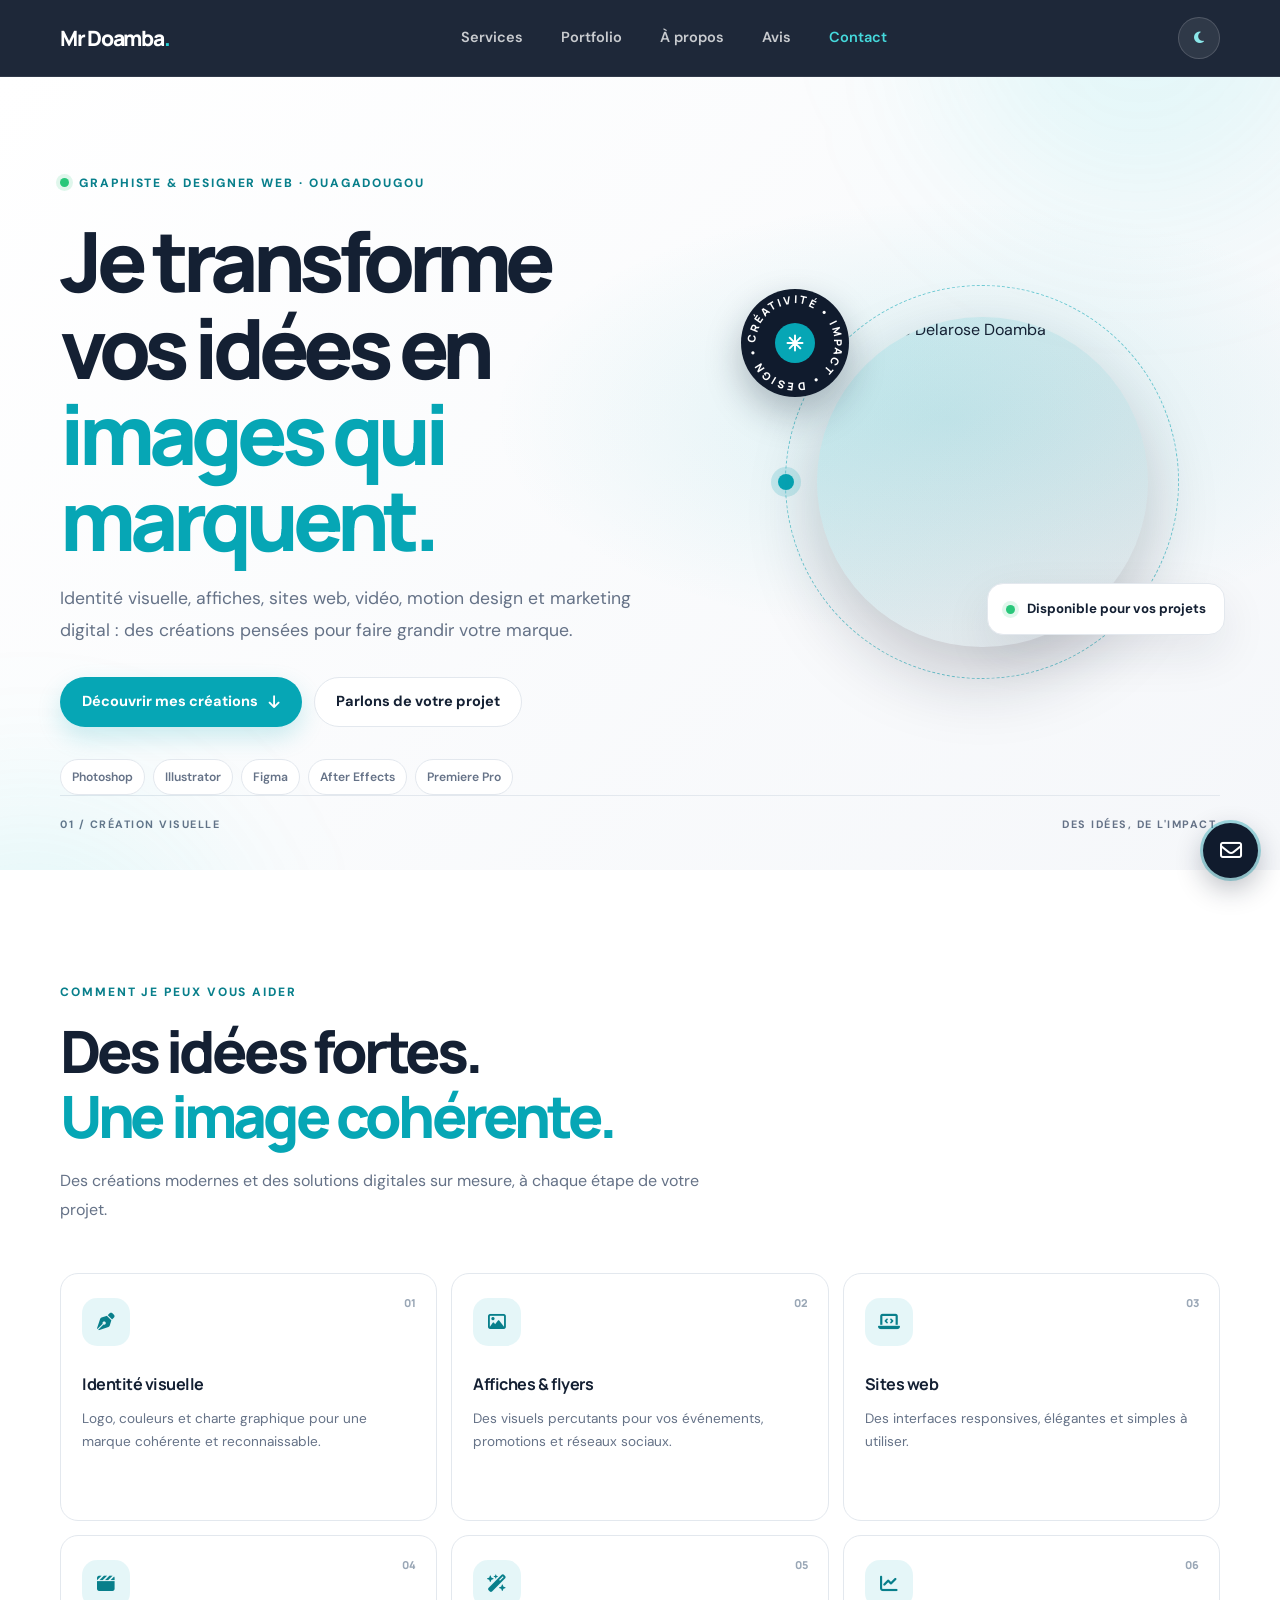
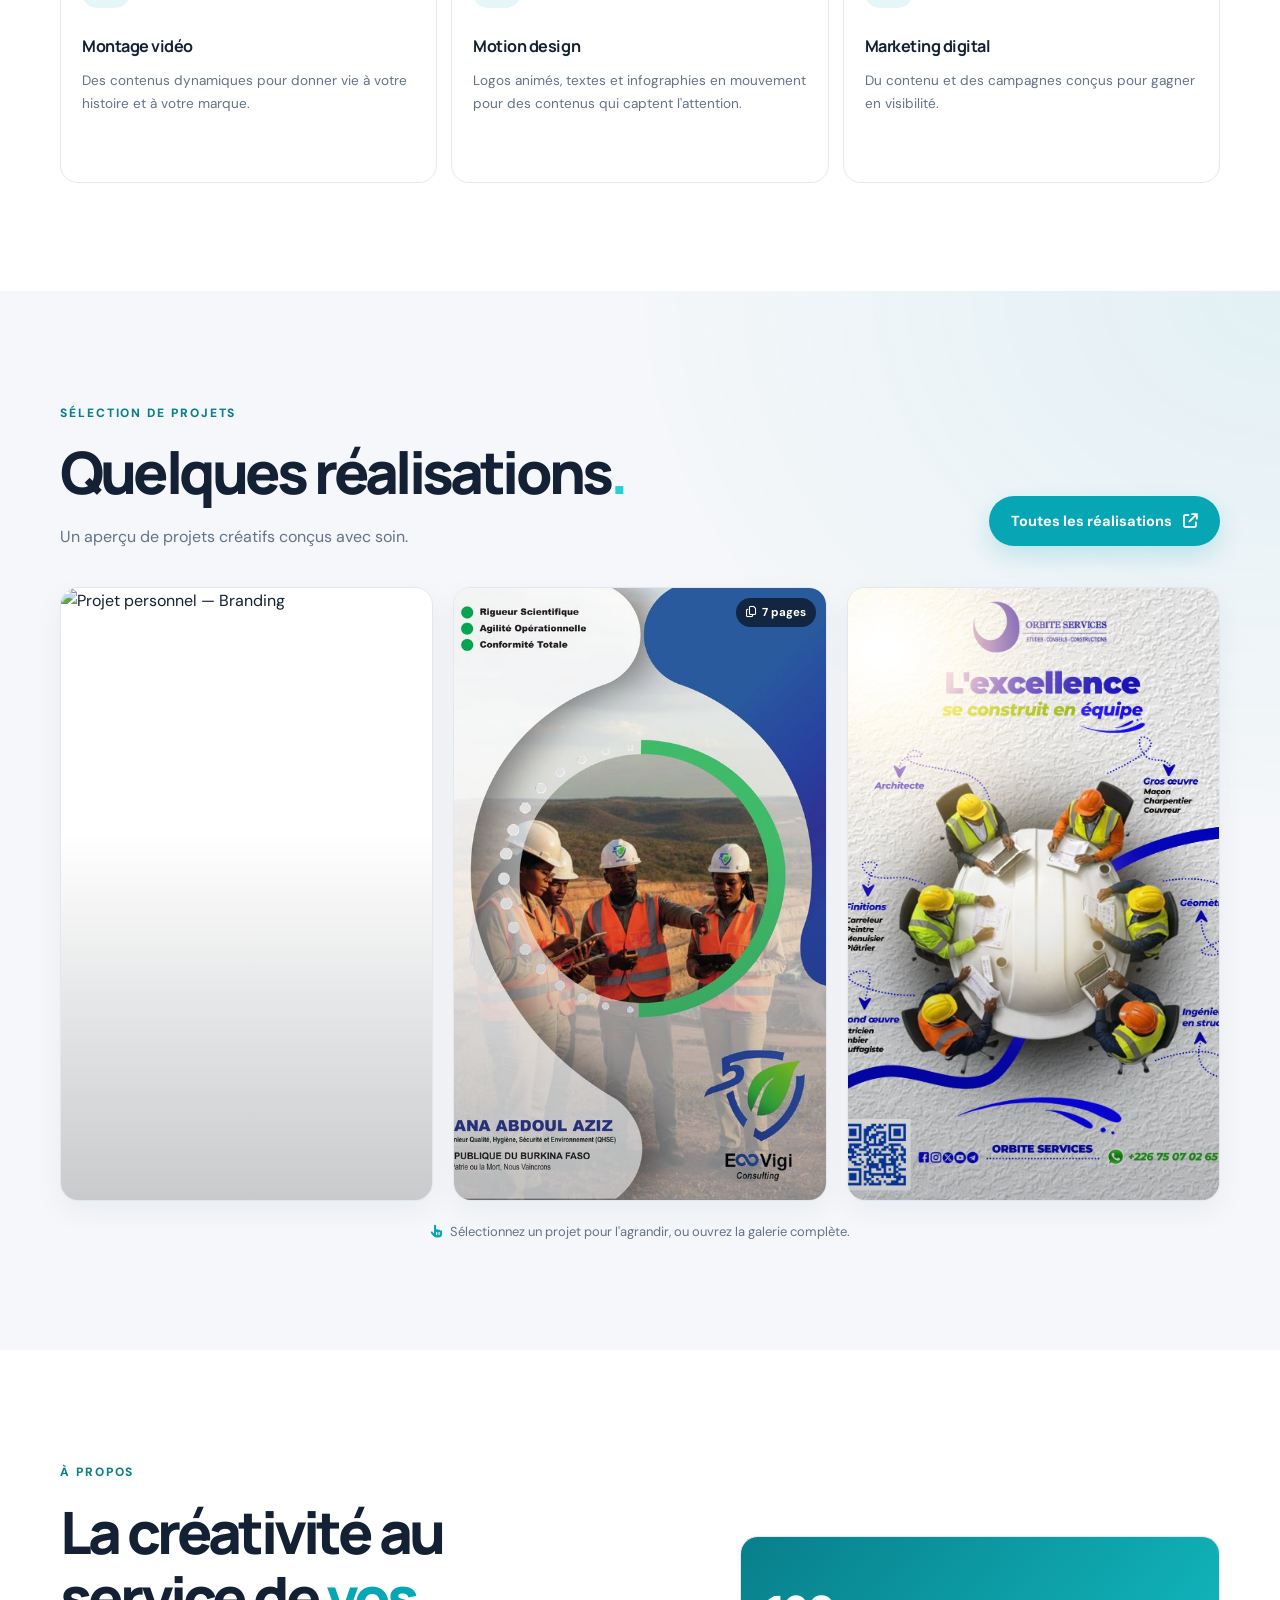
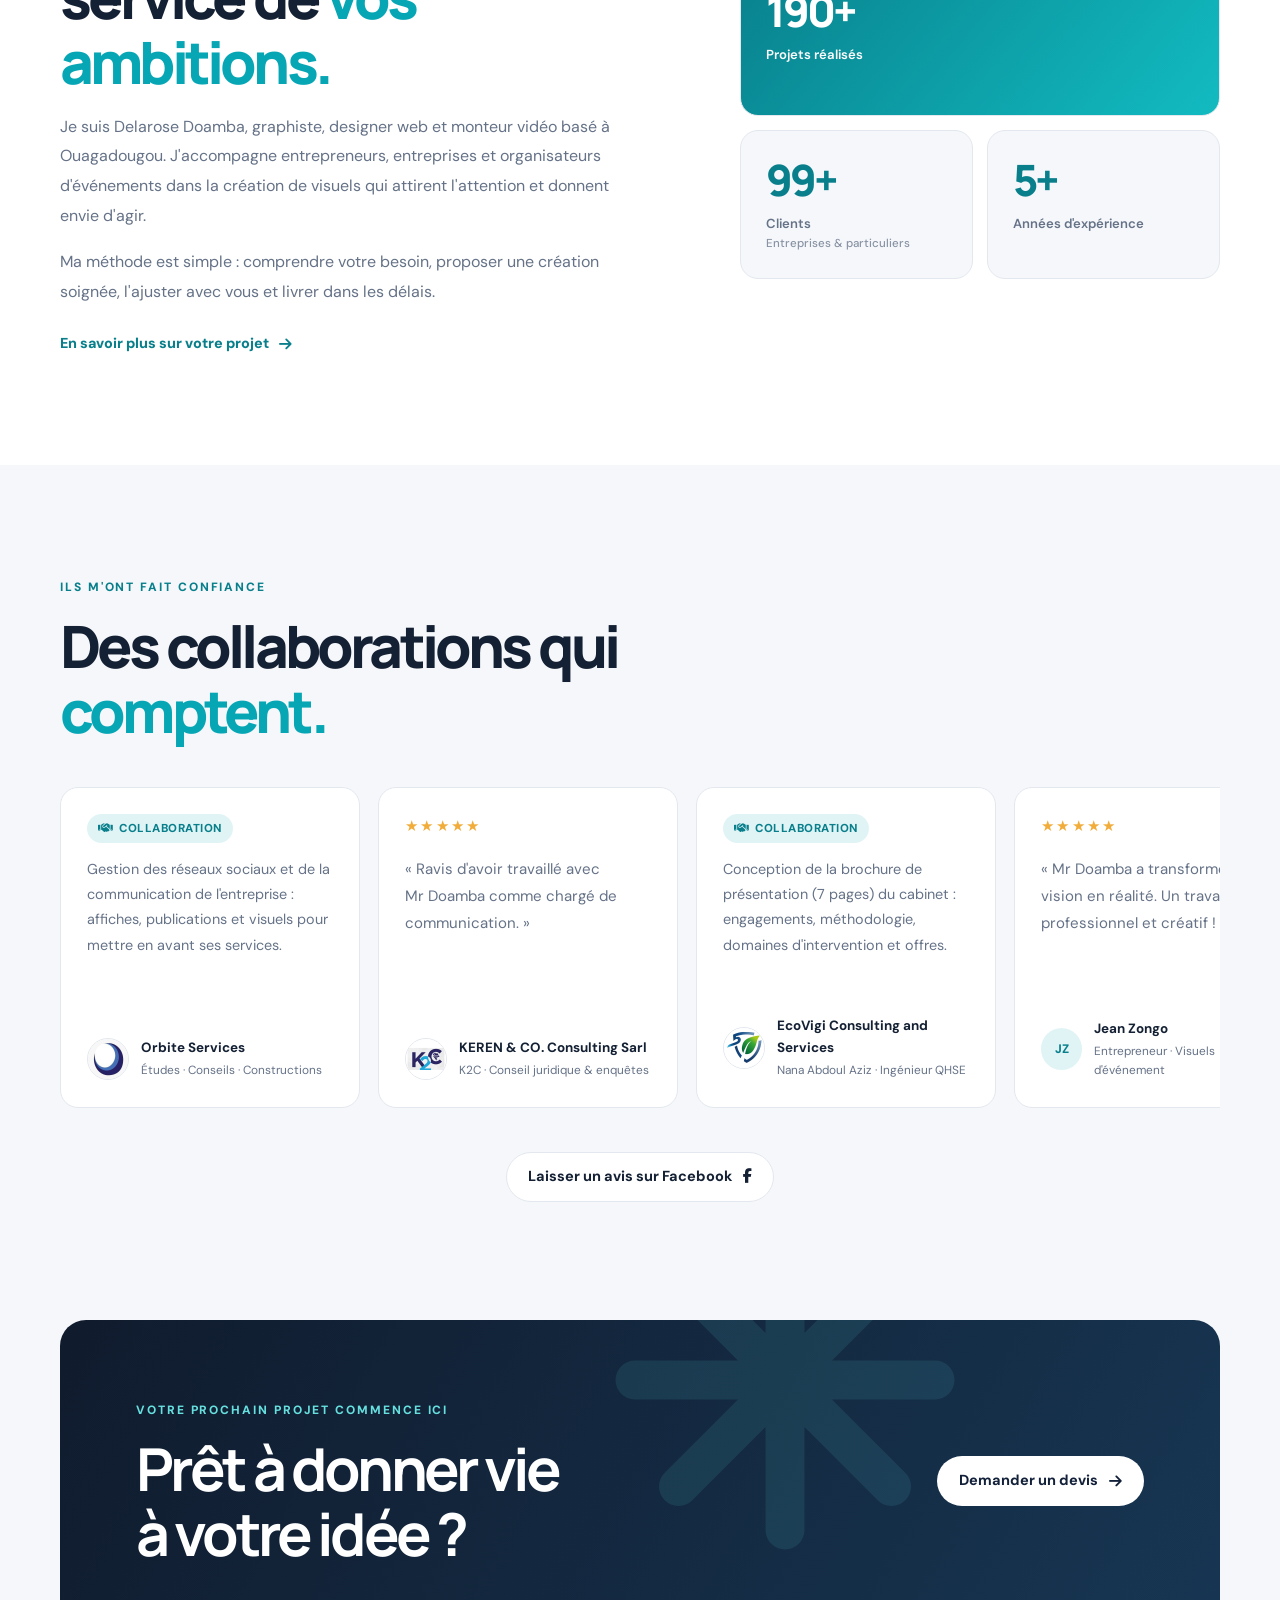
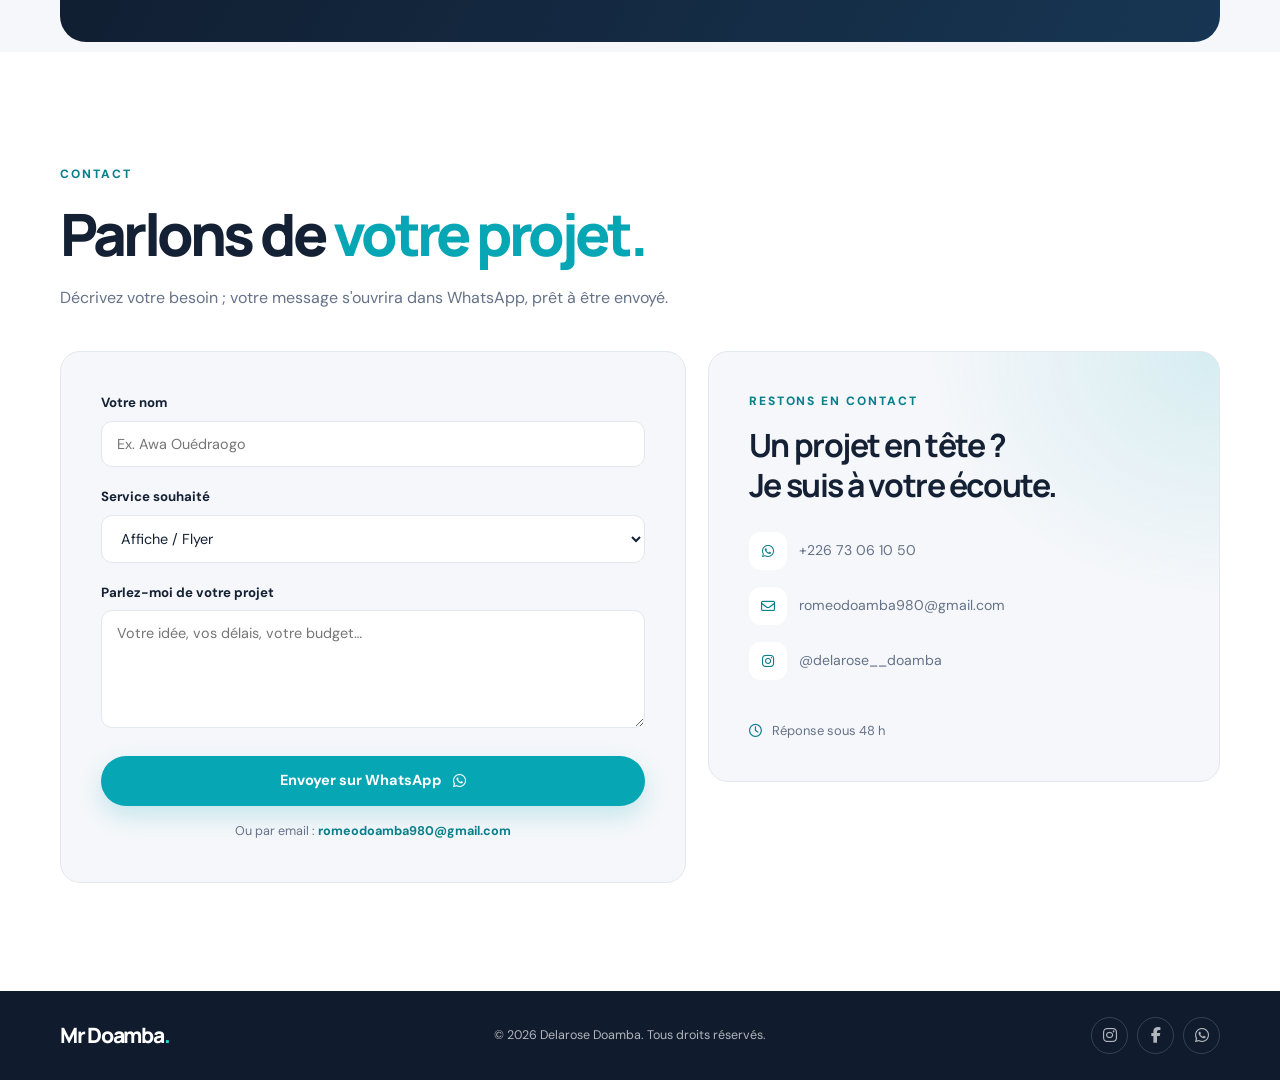
==== index.html @ f6111758 "Avis : Orbite Services en première position (réseaux sociaux et communication) Co-Authored-By: Claud" ====
<!doctype html>
<html lang="fr">
<head>
  <meta charset="utf-8">
  <meta name="viewport" content="width=device-width, initial-scale=1">
  <meta name="theme-color" content="#101b2d">
  <meta name="description" content="Portfolio de Delarose Doamba à Ouagadougou : graphisme, identité visuelle, sites web, vidéo, motion design et marketing digital.">
  <meta property="og:type" content="website">
  <meta property="og:title" content="Delarose Doamba — Graphiste & Designer Web">
  <meta property="og:description" content="Affiches, identité visuelle, sites web, vidéo et marketing digital.">
  <meta property="og:image" content="https://i.ibb.co/q3mCdq24/Whats-App-Image-2025-09-29-23-51-57-348fb57d.jpg">
  <title>Delarose Doamba — Graphiste, Designer Web & Monteur vidéo</title>
  <link rel="preconnect" href="https://fonts.googleapis.com">
  <link rel="preconnect" href="https://fonts.gstatic.com" crossorigin>
  <link href="https://fonts.googleapis.com/css2?family=DM+Sans:wght@400;500;600;700&family=Manrope:wght@400;500;600;700;800&display=swap" rel="stylesheet">
  <link rel="stylesheet" href="https://cdnjs.cloudflare.com/ajax/libs/font-awesome/6.5.2/css/all.min.css">
  <link rel="stylesheet" href="styles.css">
  <script src="script.js" defer></script>
</head>
<body>
  <header class="site-header">
    <div class="container header-inner">
      <a class="brand" href="#top" aria-label="Mr Doamba, accueil">Mr Doamba<span>.</span></a>
      <nav class="site-nav" id="main-nav" aria-label="Navigation principale">
        <a href="#services">Services</a>
        <a href="#portfolio">Portfolio</a>
        <a href="#apropos">À propos</a>
        <a href="#avis">Avis</a>
        <a href="#contact">Contact</a>
      </nav>
      <div class="header-actions">
        <button type="button" class="theme-toggle" id="theme-toggle" aria-label="Activer le mode sombre" aria-pressed="false">
          <i class="fa-solid fa-moon" aria-hidden="true"></i>
        </button>
        <button type="button" class="nav-toggle" id="nav-toggle" aria-label="Ouvrir le menu" aria-expanded="false" aria-controls="main-nav">
          <span></span><span></span><span></span>
        </button>
      </div>
    </div>
  </header>

  <main id="top">
    <section class="hero section-wrap">
      <div class="hero-glow hero-glow-one" aria-hidden="true"></div>
      <div class="hero-glow hero-glow-two" aria-hidden="true"></div>
      <div class="container hero-grid">
        <div class="hero-copy reveal">
          <span class="eyebrow"><span class="status-dot"></span> Graphiste & designer web · Ouagadougou</span>
          <h1>Je transforme vos idées en <span>images qui marquent.</span></h1>
          <p class="hero-lead">Identité visuelle, affiches, sites web, vidéo, motion design et marketing digital : des créations pensées pour faire grandir votre marque.</p>
          <div class="hero-actions">
            <a class="button button-primary" href="#portfolio">Découvrir mes créations <i class="fa-solid fa-arrow-down" aria-hidden="true"></i></a>
            <a class="button button-secondary" href="#contact">Parlons de votre projet</a>
          </div>
          <div class="tool-list" aria-label="Outils maîtrisés">
            <span>Photoshop</span><span>Illustrator</span><span>Figma</span><span>After Effects</span><span>Premiere Pro</span>
          </div>
        </div>
        <div class="hero-visual reveal">
          <span class="portrait-orbit" aria-hidden="true"></span>
          <div class="portrait-frame">
            <img src="https://i.ibb.co/q3mCdq24/Whats-App-Image-2025-09-29-23-51-57-348fb57d.jpg" alt="Portrait de Delarose Doamba" width="460" height="460" fetchpriority="high">
          </div>
          <div class="availability-card"><span class="status-dot"></span><span>Disponible pour vos projets</span></div>
          <div class="hero-stamp" aria-hidden="true">
            <svg class="stamp-ring" viewBox="0 0 104 104"><defs><path id="stamp-circle" d="M52,52 m-38,0 a38,38 0 1,1 76,0 a38,38 0 1,1 -76,0"/></defs><text><textPath href="#stamp-circle" textLength="236" lengthAdjust="spacing">CRÉATIVITÉ • IMPACT • DESIGN •</textPath></text></svg>
            <span class="stamp-core"><svg class="star-icon" viewBox="0 0 24 24"><path d="M12 2v20M2 12h20M4.9 4.9l14.2 14.2M19.1 4.9 4.9 19.1" stroke="currentColor" stroke-width="2.6" stroke-linecap="round" fill="none"/></svg></span>
          </div>
        </div>
      </div>
      <div class="hero-bottom container"><span>01 / CRÉATION VISUELLE</span><span>DES IDÉES, DE L'IMPACT.</span></div>
    </section>

    <section class="section section-services" id="services">
      <div class="container">
        <div class="section-heading reveal">
          <span class="eyebrow">Comment je peux vous aider</span>
          <h2>Des idées fortes.<br><span>Une image cohérente.</span></h2>
          <p>Des créations modernes et des solutions digitales sur mesure, à chaque étape de votre projet.</p>
        </div>
        <div class="services-grid">
          <article class="service-card reveal"><span class="service-number">01</span><div class="service-icon"><i class="fa-solid fa-pen-nib" aria-hidden="true"></i></div><h3>Identité visuelle</h3><p>Logo, couleurs et charte graphique pour une marque cohérente et reconnaissable.</p></article>
          <article class="service-card reveal"><span class="service-number">02</span><div class="service-icon"><i class="fa-regular fa-image" aria-hidden="true"></i></div><h3>Affiches & flyers</h3><p>Des visuels percutants pour vos événements, promotions et réseaux sociaux.</p></article>
          <article class="service-card reveal"><span class="service-number">03</span><div class="service-icon"><i class="fa-solid fa-laptop-code" aria-hidden="true"></i></div><h3>Sites web</h3><p>Des interfaces responsives, élégantes et simples à utiliser.</p></article>
          <article class="service-card reveal"><span class="service-number">04</span><div class="service-icon"><i class="fa-solid fa-clapperboard" aria-hidden="true"></i></div><h3>Montage vidéo</h3><p>Des contenus dynamiques pour donner vie à votre histoire et à votre marque.</p></article>
          <article class="service-card reveal"><span class="service-number">05</span><div class="service-icon"><i class="fa-solid fa-wand-magic-sparkles" aria-hidden="true"></i></div><h3>Motion design</h3><p>Logos animés, textes et infographies en mouvement pour des contenus qui captent l'attention.</p></article>
          <article class="service-card reveal"><span class="service-number">06</span><div class="service-icon"><i class="fa-solid fa-chart-line" aria-hidden="true"></i></div><h3>Marketing digital</h3><p>Du contenu et des campagnes conçus pour gagner en visibilité.</p></article>
        </div>
      </div>
    </section>

    <section class="section section-portfolio" id="portfolio">
      <div class="container">
        <div class="portfolio-heading reveal">
          <div class="section-heading">
            <span class="eyebrow">Sélection de projets</span>
            <h2>Quelques réalisations<span class="accent-dot">.</span></h2>
            <p>Un aperçu de projets créatifs conçus avec soin.</p>
          </div>
          <button type="button" class="button button-primary portfolio-open" id="portfolio-open" aria-haspopup="dialog" aria-controls="portfolio-modal">
            Toutes les réalisations <i class="fa-solid fa-arrow-up-right-from-square" aria-hidden="true"></i>
          </button>
        </div>
        <div class="project-grid" id="featured-projects" aria-label="Projets sélectionnés"></div>
        <p class="portfolio-footnote"><i class="fa-solid fa-hand-pointer" aria-hidden="true"></i> Sélectionnez un projet pour l'agrandir, ou ouvrez la galerie complète.</p>
      </div>
    </section>

    <section class="section section-about" id="apropos">
      <div class="container about-grid">
        <div class="about-copy reveal">
          <span class="eyebrow">À propos</span>
          <h2>La créativité au service de <span>vos ambitions.</span></h2>
          <p>Je suis Delarose Doamba, graphiste, designer web et monteur vidéo basé à Ouagadougou. J'accompagne entrepreneurs, entreprises et organisateurs d'événements dans la création de visuels qui attirent l'attention et donnent envie d'agir.</p>
          <p>Ma méthode est simple : comprendre votre besoin, proposer une création soignée, l'ajuster avec vous et livrer dans les délais.</p>
          <a class="text-link" href="#contact">En savoir plus sur votre projet <i class="fa-solid fa-arrow-right" aria-hidden="true"></i></a>
        </div>
        <div class="stats-grid reveal" aria-label="Quelques chiffres">
          <div class="stat-card stat-feature"><strong data-target="190">0</strong><span>Projets réalisés</span></div>
          <div class="stat-card"><strong data-target="99">0</strong><span>Clients<small class="stat-note">Entreprises &amp; particuliers</small></span></div>
          <div class="stat-card"><strong data-target="5">0</strong><span>Années d'expérience</span></div>
        </div>
      </div>
    </section>

    <section class="section section-testimonials" id="avis">
      <div class="container">
        <div class="section-heading reveal">
          <span class="eyebrow">Ils m'ont fait confiance</span>
          <h2>Des collaborations qui <span>comptent.</span></h2>
        </div>
        <div class="testimonial-grid">
          <article class="testimonial-card collab-card reveal"><span class="collab-label"><i class="fa-solid fa-handshake" aria-hidden="true"></i> Collaboration</span><p class="collab-text">Gestion des réseaux sociaux et de la communication de l'entreprise&nbsp;: affiches, publications et visuels pour mettre en avant ses services.</p><div class="reviewer"><img class="reviewer-logo" src="images/clients/orbite-services.jpg" alt="Logo Orbite Services" width="42" height="42"><span><strong>Orbite Services</strong><small>Études · Conseils · Constructions</small></span></div></article>
          <article class="testimonial-card reveal"><div class="stars" aria-label="5 étoiles sur 5">★★★★★</div><blockquote>«&nbsp;Ravis d'avoir travaillé avec Mr&nbsp;Doamba comme chargé de communication.&nbsp;»</blockquote><div class="reviewer"><img class="reviewer-logo" src="images/clients/k2c.jpg" alt="Logo K2C" width="42" height="42"><span><strong>KEREN &amp; CO. Consulting Sarl</strong><small>K2C · Conseil juridique &amp; enquêtes</small></span></div></article>
          <article class="testimonial-card collab-card reveal"><span class="collab-label"><i class="fa-solid fa-handshake" aria-hidden="true"></i> Collaboration</span><p class="collab-text">Conception de la brochure de présentation (7&nbsp;pages) du cabinet&nbsp;: engagements, méthodologie, domaines d'intervention et offres.</p><div class="reviewer"><img class="reviewer-logo" src="images/clients/ecovigi.jpg" alt="Logo EcoVigi" width="42" height="42"><span><strong>EcoVigi Consulting and Services</strong><small>Nana Abdoul Aziz · Ingénieur QHSE</small></span></div></article>
          <article class="testimonial-card reveal"><div class="stars" aria-label="5 étoiles sur 5">★★★★★</div><blockquote>«&nbsp;Mr&nbsp;Doamba a transformé ma vision en réalité. Un travail professionnel et créatif&nbsp;!&nbsp;»</blockquote><div class="reviewer"><span class="reviewer-avatar">JZ</span><span><strong>Jean Zongo</strong><small>Entrepreneur · Visuels d'événement</small></span></div></article>
          <article class="testimonial-card reveal"><div class="stars" aria-label="5 étoiles sur 5">★★★★★</div><blockquote>« Service excellent et rapide. Je recommande vivement ! »</blockquote><div class="reviewer"><span class="reviewer-avatar">IR</span><span><strong>Ilboudo Rosine</strong><small>Directrice Marketing · Vidéos publicitaires</small></span></div></article>
          <article class="testimonial-card reveal"><div class="stars" aria-label="5 étoiles sur 5">★★★★★</div><blockquote>« Un vrai professionnel. À l'écoute et créatif. Parfait ! »</blockquote><div class="reviewer"><span class="reviewer-avatar">SM</span><span><strong>Sanfo Mohamed</strong><small>Fondateur de startup · Formation et accompagnement</small></span></div></article>
        </div>
        <div class="center-action"><a class="button button-secondary" href="https://www.facebook.com/share/1C9p7qsbiz/?mibextid=wwXIfr" target="_blank" rel="noopener noreferrer">Laisser un avis sur Facebook <i class="fa-brands fa-facebook-f" aria-hidden="true"></i></a></div>
      </div>
    </section>

    <section class="section section-cta">
      <div class="container"><div class="cta-panel reveal"><div><span class="eyebrow">Votre prochain projet commence ici</span><h2>Prêt à donner vie<br>à votre idée&nbsp;?</h2></div><a class="button button-light" href="#contact">Demander un devis <i class="fa-solid fa-arrow-right" aria-hidden="true"></i></a><span class="cta-decoration" aria-hidden="true"><svg class="star-icon" viewBox="0 0 24 24" aria-hidden="true"><path d="M12 2v20M2 12h20M4.9 4.9l14.2 14.2M19.1 4.9 4.9 19.1" stroke="currentColor" stroke-width="2.6" stroke-linecap="round" fill="none"/></svg></span></div></div>
    </section>

    <section class="section section-contact" id="contact">
      <div class="container">
        <div class="section-heading reveal"><span class="eyebrow">Contact</span><h2>Parlons de <span>votre projet.</span></h2><p>Décrivez votre besoin ; votre message s'ouvrira dans WhatsApp, prêt à être envoyé.</p></div>
        <div class="contact-grid">
          <form class="contact-form reveal" id="contact-form">
            <div class="form-row">
              <label for="c-nom">Votre nom</label>
              <input type="text" id="c-nom" name="nom" placeholder="Ex. Awa Ouédraogo" autocomplete="name" required>
            </div>
            <div class="form-row">
              <label for="c-service">Service souhaité</label>
              <select id="c-service" name="service"><option>Affiche / Flyer</option><option>Identité visuelle / Logo</option><option>Site web</option><option>Montage vidéo</option><option>Motion design</option><option>Marketing digital</option><option>Autre</option></select>
            </div>
            <div class="form-row">
              <label for="c-message">Parlez-moi de votre projet</label>
              <textarea id="c-message" name="message" rows="5" placeholder="Votre idée, vos délais, votre budget…" required></textarea>
            </div>
            <button class="button button-primary" type="submit">Envoyer sur WhatsApp <i class="fa-brands fa-whatsapp" aria-hidden="true"></i></button>
            <p class="form-note">Ou par email : <a href="mailto:romeodoamba980@gmail.com">romeodoamba980@gmail.com</a></p>
          </form>
          <aside class="contact-aside reveal">
            <span class="eyebrow">Restons en contact</span><h3>Un projet en tête ?<br>Je suis à votre écoute.</h3>
            <a href="https://wa.me/22673061050" target="_blank" rel="noopener noreferrer"><i class="fa-brands fa-whatsapp" aria-hidden="true"></i> +226 73 06 10 50</a>
            <a href="mailto:romeodoamba980@gmail.com"><i class="fa-regular fa-envelope" aria-hidden="true"></i> romeodoamba980@gmail.com</a>
            <a href="https://www.instagram.com/delarose__doamba" target="_blank" rel="noopener noreferrer"><i class="fa-brands fa-instagram" aria-hidden="true"></i> @delarose__doamba</a>
            <span class="response-note"><i class="fa-regular fa-clock" aria-hidden="true"></i> Réponse sous 48 h</span>
          </aside>
        </div>
      </div>
    </section>
  </main>

  <footer class="site-footer">
    <div class="container footer-inner">
      <a class="brand" href="#top">Mr Doamba<span>.</span></a>
      <p>© <span id="year"></span> Delarose Doamba. Tous droits réservés.</p>
      <div class="social-links">
        <a href="https://www.instagram.com/delarose__doamba" target="_blank" rel="noopener noreferrer" aria-label="Instagram"><i class="fa-brands fa-instagram"></i></a>
        <a href="https://www.facebook.com/share/1C9p7qsbiz/?mibextid=wwXIfr" target="_blank" rel="noopener noreferrer" aria-label="Facebook"><i class="fa-brands fa-facebook-f"></i></a>
        <a href="https://wa.me/22673061050" target="_blank" rel="noopener noreferrer" aria-label="WhatsApp"><i class="fa-brands fa-whatsapp"></i></a>
      </div>
    </div>
  </footer>

  <a class="email-float" href="mailto:romeodoamba980@gmail.com?subject=Demande%20de%20projet%20depuis%20votre%20portfolio" aria-label="M'écrire par email" title="M'écrire par email"><i class="fa-regular fa-envelope" aria-hidden="true"></i></a>

  <div class="portfolio-modal" id="portfolio-modal" role="dialog" aria-modal="true" aria-labelledby="portfolio-modal-title" aria-hidden="true">
    <div class="modal-panel">
      <div class="modal-header">
        <div><span class="eyebrow">Portfolio complet</span><h2 id="portfolio-modal-title">Toutes les réalisations<span class="accent-dot">.</span></h2><p>Choisissez une catégorie et ouvrez un projet pour le voir en grand.</p></div>
        <button class="icon-button" id="portfolio-close" type="button" aria-label="Fermer la galerie"><i class="fa-solid fa-xmark"></i></button>
      </div>
      <div class="portfolio-filter" id="portfolio-filter" role="group" aria-label="Filtrer les projets"></div>
      <div class="project-grid modal-project-grid" id="portfolio-grid"></div>
    </div>
  </div>

  <div class="lightbox" id="lightbox" role="dialog" aria-modal="true" aria-label="Visionneuse de projet" aria-hidden="true">
    <button class="icon-button lightbox-close" id="lb-close" type="button" aria-label="Fermer"><i class="fa-solid fa-xmark"></i></button>
    <button class="icon-button lightbox-prev" id="lb-prev" type="button" aria-label="Projet précédent"><i class="fa-solid fa-chevron-left"></i></button>
    <div class="lightbox-content"><div class="lightbox-media" id="lb-media"></div><div class="lightbox-caption" id="lb-caption"></div></div>
    <button class="icon-button lightbox-next" id="lb-next" type="button" aria-label="Projet suivant"><i class="fa-solid fa-chevron-right"></i></button>
  </div>
</body>
</html>
---- styles.css ----
:root {
  color-scheme: light;
  --accent: #06a6b5;
  --accent-strong: #087f8b;
  --ink: #142033;
  --muted: #657287;
  --paper: #f5f7fa;
  --surface: #fff;
  --line: #e3e8ee;
  --navy: #101b2d;
  --shadow: 0 18px 48px rgba(17, 34, 58, .09);
}

body.dark-mode {
  color-scheme: dark;
  --ink: #edf3fa;
  --muted: #aab7c7;
  --paper: #10151d;
  --surface: #171f2a;
  --line: #293546;
  --navy: #0d1420;
  --shadow: 0 18px 48px rgba(0, 0, 0, .25);
}

*,
*::before,
*::after {
  box-sizing: border-box;
}

html {
  scroll-behavior: smooth;
  scroll-padding-top: 90px;
}

body {
  margin: 0;
  background: var(--paper);
  color: var(--ink);
  font-family: "DM Sans", sans-serif;
  line-height: 1.65;
  transition: background .25s ease, color .25s ease;
}

body,
button,
input,
select,
textarea {
  font-family: "DM Sans", sans-serif;
}

body.modal-open {
  overflow: hidden;
}

button,
a {
  -webkit-tap-highlight-color: transparent;
}

button {
  color: inherit;
}

a {
  color: inherit;
  text-decoration: none;
}

img {
  display: block;
  max-width: 100%;
}

::selection {
  background: rgba(6, 166, 181, .2);
}

:focus-visible {
  outline: 3px solid var(--accent);
  outline-offset: 4px;
}

.container {
  width: min(1160px, calc(100% - 48px));
  margin-inline: auto;
}

.section {
  padding-block: 108px;
}

.site-header {
  position: sticky;
  z-index: 30;
  top: 0;
  border-bottom: 1px solid rgba(255, 255, 255, .08);
  background: rgba(16, 27, 45, .94);
  color: #fff;
  backdrop-filter: blur(16px);
  -webkit-backdrop-filter: blur(16px);
}

.header-inner {
  display: flex;
  min-height: 76px;
  align-items: center;
  justify-content: space-between;
  gap: 32px;
}

.brand {
  flex-shrink: 0;
  color: #fff;
  font-family: Manrope, sans-serif;
  font-size: 1.32rem;
  font-weight: 800;
  letter-spacing: -.06em;
}

.brand span,
.accent-dot {
  color: #24d1d5;
}

.site-nav {
  display: flex;
  align-items: center;
  gap: clamp(18px, 3vw, 38px);
}

.site-nav a {
  color: rgba(255, 255, 255, .76);
  font-size: .91rem;
  font-weight: 600;
  transition: color .2s ease;
}

.site-nav a:hover,
.site-nav a.active {
  color: #45d9dc;
}

.header-actions {
  display: flex;
  align-items: center;
  gap: 12px;
}

.theme-toggle,
.nav-toggle {
  display: grid;
  width: 42px;
  height: 42px;
  place-items: center;
  border: 1px solid rgba(255, 255, 255, .16);
  border-radius: 50%;
  background: rgba(255, 255, 255, .08);
  color: #8be7e9;
  cursor: pointer;
  transition: background .2s ease, transform .2s ease;
}

.theme-toggle:hover,
.nav-toggle:hover {
  transform: translateY(-2px);
  background: rgba(255, 255, 255, .16);
}

.nav-toggle {
  display: none;
  align-content: center;
  gap: 5px;
  border-radius: 12px;
}

.nav-toggle span {
  width: 18px;
  height: 2px;
  border-radius: 2px;
  background: #fff;
  transition: transform .2s ease, opacity .2s ease;
}

.nav-toggle.active span:first-child {
  transform: translateY(7px) rotate(45deg);
}

.nav-toggle.active span:nth-child(2) {
  opacity: 0;
}

.nav-toggle.active span:last-child {
  transform: translateY(-7px) rotate(-45deg);
}

.hero {
  position: relative;
  overflow: hidden;
  min-height: 675px;
  padding-block: 92px 36px;
  background:
    radial-gradient(ellipse at 74% 43%, rgba(6, 166, 181, .12), transparent 34%),
    linear-gradient(135deg, var(--surface) 0%, var(--paper) 100%);
}

.hero-grid {
  position: relative;
  z-index: 1;
  display: grid;
  min-height: 510px;
  align-items: center;
  grid-template-columns: 1.1fr .9fr;
  gap: clamp(35px, 8vw, 110px);
}

.hero-glow {
  position: absolute;
  width: 400px;
  height: 400px;
  border-radius: 50%;
  background: rgba(16, 206, 211, .09);
  filter: blur(80px);
  pointer-events: none;
}

.hero-glow-one {
  top: -260px;
  right: -60px;
}

.hero-glow-two {
  bottom: -320px;
  left: -170px;
}

.eyebrow {
  display: inline-flex;
  align-items: center;
  gap: 10px;
  color: var(--accent-strong);
  font-size: .75rem;
  font-weight: 800;
  letter-spacing: .16em;
  line-height: 1.5;
  text-transform: uppercase;
}

.status-dot {
  display: inline-block;
  width: 9px;
  height: 9px;
  flex: 0 0 auto;
  border-radius: 50%;
  background: #29c77a;
  box-shadow: 0 0 0 4px rgba(41, 199, 122, .14);
}

h1,
h2,
h3,
p {
  margin-top: 0;
}

h1,
h2,
h3 {
  font-family: Manrope, sans-serif;
}

.hero h1 {
  max-width: 720px;
  margin: 22px 0 20px;
  font-size: clamp(3rem, 6.5vw, 5.65rem);
  font-weight: 800;
  letter-spacing: -.075em;
  line-height: 1.035;
}

.hero h1 span,
.about-copy h2 span,
.section-heading h2 span:not(.accent-dot) {
  color: var(--accent);
}

.hero-lead {
  max-width: 590px;
  margin-bottom: 30px;
  color: var(--muted);
  font-size: 1.1rem;
  line-height: 1.85;
}

.hero-actions,
.center-action {
  display: flex;
  flex-wrap: wrap;
  align-items: center;
  gap: 12px;
}

.button {
  display: inline-flex;
  min-height: 50px;
  align-items: center;
  justify-content: center;
  gap: 11px;
  padding: 0 21px;
  border: 1px solid transparent;
  border-radius: 999px;
  cursor: pointer;
  font-size: .91rem;
  font-weight: 700;
  transition: transform .25s ease, box-shadow .25s ease, background .25s ease, border-color .25s ease;
}

.button:hover {
  transform: translateY(-3px);
}

.button-primary {
  background: var(--accent);
  color: #fff;
  box-shadow: 0 10px 25px rgba(6, 166, 181, .2);
}

.button-primary:hover {
  background: var(--accent-strong);
  box-shadow: 0 14px 30px rgba(6, 166, 181, .28);
}

.button-secondary {
  border-color: var(--line);
  background: var(--surface);
  color: var(--ink);
}

.button-secondary:hover {
  border-color: var(--accent);
  color: var(--accent-strong);
}

.tool-list {
  display: flex;
  flex-wrap: wrap;
  gap: 8px;
  margin-top: 32px;
}

.tool-list span {
  padding: 7px 11px;
  border: 1px solid var(--line);
  border-radius: 999px;
  background: var(--surface);
  color: var(--muted);
  font-size: .76rem;
  font-weight: 600;
}

.hero-visual {
  position: relative;
  width: min(100%, 430px);
  justify-self: center;
  padding: 18px;
}

.portrait-frame {
  position: relative;
  overflow: hidden;
  aspect-ratio: 1;
  border: 1px solid rgba(6, 166, 181, .2);
  border-radius: 48% 48% 42% 42%;
  background: linear-gradient(145deg, rgba(6, 166, 181, .16), rgba(16, 27, 45, .08));
  box-shadow: 0 35px 90px rgba(16, 27, 45, .18);
}

.portrait-frame::after {
  position: absolute;
  inset: 14px;
  border: 1px solid rgba(255, 255, 255, .68);
  border-radius: inherit;
  content: "";
  pointer-events: none;
}

.portrait-frame img {
  width: 100%;
  height: 100%;
  object-fit: cover;
  transition: transform .7s cubic-bezier(.2, .8, .2, 1);
}

.portrait-frame:hover img {
  transform: scale(1.045);
}

.availability-card {
  position: absolute;
  right: -28px;
  bottom: 62px;
  display: flex;
  align-items: center;
  gap: 12px;
  padding: 14px 18px;
  border: 1px solid var(--line);
  border-radius: 16px;
  background: var(--surface);
  box-shadow: var(--shadow);
  font-size: .83rem;
  font-weight: 700;
}

.hero-stamp {
  position: absolute;
  top: 36px;
  left: -30px;
  display: grid;
  width: 80px;
  height: 80px;
  align-content: center;
  border: 1px solid rgba(6, 166, 181, .3);
  border-radius: 50%;
  background: var(--surface);
  color: var(--accent-strong);
  font-size: .56rem;
  font-weight: 800;
  letter-spacing: .08em;
  line-height: 1.35;
  text-align: center;
  transform: rotate(-13deg);
}

.hero-bottom {
  display: flex;
  justify-content: space-between;
  padding-top: 20px;
  border-top: 1px solid var(--line);
  color: var(--muted);
  font-size: .67rem;
  font-weight: 700;
  letter-spacing: .14em;
}

.section-heading {
  max-width: 650px;
}

.section-heading h2,
.about-copy h2 {
  margin: 15px 0 16px;
  font-size: clamp(2.3rem, 5vw, 3.65rem);
  font-weight: 800;
  letter-spacing: -.065em;
  line-height: 1.12;
}

.section-heading > p,
.about-copy > p {
  color: var(--muted);
  line-height: 1.85;
}

.section-services {
  background: var(--surface);
}

.services-grid {
  display: grid;
  margin-top: 48px;
  grid-template-columns: repeat(3, minmax(0, 1fr));
  gap: 14px;
}

.service-card {
  position: relative;
  min-height: 248px;
  padding: 24px 21px;
  border: 1px solid var(--line);
  border-radius: 18px;
  background: var(--surface);
  transition: transform .3s cubic-bezier(.2, .8, .2, 1), box-shadow .3s ease, border-color .3s ease;
}

.service-card:hover {
  transform: translateY(-6px);
  border-color: rgba(6, 166, 181, .38);
  box-shadow: var(--shadow);
}

.service-number {
  position: absolute;
  top: 20px;
  right: 20px;
  color: #9aa7b6;
  font-family: Manrope, sans-serif;
  font-size: .68rem;
  font-weight: 800;
}

.service-icon {
  display: grid;
  width: 48px;
  height: 48px;
  margin-bottom: 25px;
  place-items: center;
  border-radius: 15px;
  background: rgba(6, 166, 181, .1);
  color: var(--accent-strong);
  font-size: 1.1rem;
  transition: transform .3s ease;
}

.service-card:hover .service-icon {
  transform: rotate(-7deg) scale(1.08);
}

.service-card h3 {
  margin-bottom: 9px;
  font-size: 1.01rem;
  letter-spacing: -.03em;
}

.service-card p {
  margin-bottom: 0;
  color: var(--muted);
  font-size: .85rem;
  line-height: 1.75;
}

.section-portfolio {
  background:
    radial-gradient(ellipse at 100% 0%, rgba(6, 166, 181, .08), transparent 36%),
    var(--paper);
}

.portfolio-heading {
  display: flex;
  align-items: end;
  justify-content: space-between;
  gap: 28px;
  margin-bottom: 36px;
}

.portfolio-heading .section-heading {
  max-width: 680px;
}

.portfolio-heading .section-heading > p {
  margin-bottom: 0;
}

.portfolio-open {
  flex-shrink: 0;
  margin-bottom: 5px;
}

.project-grid {
  display: grid;
  grid-template-columns: repeat(3, minmax(0, 1fr));
  gap: 20px;
}

.project-card {
  overflow: hidden;
  padding: 0;
  border: 1px solid var(--line);
  border-radius: 18px;
  background: var(--surface);
  box-shadow: 0 10px 30px rgba(17, 34, 58, .05);
  color: var(--ink);
  cursor: pointer;
  font: inherit;
  text-align: left;
  transition: transform .35s cubic-bezier(.2, .8, .2, 1), box-shadow .35s ease, border-color .35s ease;
}

.project-card:hover {
  transform: translateY(-6px);
  border-color: rgba(6, 166, 181, .35);
  box-shadow: var(--shadow);
}

.project-image {
  position: relative;
  overflow: hidden;
  aspect-ratio: 4 / 3;
  background: linear-gradient(135deg, rgba(6, 166, 181, .14), rgba(16, 27, 45, .08));
}

.project-image img {
  width: 100%;
  height: 100%;
  object-fit: cover;
  transition: transform .65s cubic-bezier(.2, .8, .2, 1);
}

.project-card:hover .project-image img {
  transform: scale(1.055);
}

.project-image::after {
  position: absolute;
  inset: 40% 0 0;
  background: linear-gradient(transparent, rgba(6, 14, 25, .22));
  content: "";
  pointer-events: none;
}

.project-meta {
  display: flex;
  align-items: center;
  justify-content: space-between;
  gap: 12px;
  padding: 17px 18px 18px;
}

.project-meta strong {
  display: block;
  font-family: Manrope, sans-serif;
  font-size: .94rem;
  letter-spacing: -.025em;
}

.project-meta span {
  display: block;
  margin-top: 3px;
  color: var(--muted);
  font-size: .78rem;
}

.project-arrow {
  display: grid;
  width: 34px;
  height: 34px;
  flex: 0 0 auto;
  place-items: center;
  border: 1px solid var(--line);
  border-radius: 50%;
  color: var(--accent-strong);
  transition: transform .25s ease, background .25s ease, color .25s ease;
}

.project-card:hover .project-arrow {
  transform: rotate(45deg);
  background: var(--accent);
  color: #fff;
}

.portfolio-footnote {
  margin: 20px 0 0;
  color: var(--muted);
  font-size: .81rem;
  text-align: center;
}

.portfolio-footnote i {
  margin-right: 5px;
  color: var(--accent);
}

.section-about {
  background: var(--surface);
}

.about-grid {
  display: grid;
  align-items: center;
  grid-template-columns: 1fr .85fr;
  gap: clamp(40px, 9vw, 125px);
}

.about-copy > p {
  max-width: 610px;
  margin-bottom: 17px;
}

.text-link {
  display: inline-flex;
  align-items: center;
  gap: 10px;
  margin-top: 9px;
  color: var(--accent-strong);
  font-size: .9rem;
  font-weight: 800;
}

.text-link i {
  transition: transform .2s ease;
}

.text-link:hover i {
  transform: translateX(4px);
}

.stats-grid {
  display: grid;
  grid-template-columns: repeat(2, minmax(0, 1fr));
  gap: 14px;
}

.stat-card {
  display: flex;
  min-height: 140px;
  flex-direction: column;
  justify-content: center;
  padding: 25px;
  border: 1px solid var(--line);
  border-radius: 18px;
  background: var(--paper);
}

.stat-card strong {
  color: var(--accent-strong);
  font-family: Manrope, sans-serif;
  font-size: 2.7rem;
  font-weight: 800;
  letter-spacing: -.07em;
  line-height: 1.1;
}

.stat-card span {
  margin-top: 9px;
  color: var(--muted);
  font-size: .82rem;
  font-weight: 600;
}

.stat-feature {
  min-height: 180px;
  grid-column: 1 / -1;
  background: linear-gradient(130deg, #087f8b, #12bbc1);
  color: #fff;
}

.stat-feature strong,
.stat-feature span {
  color: #fff;
}

.section-testimonials {
  background: var(--paper);
}

.testimonial-grid {
  display: grid;
  margin-top: 42px;
  grid-template-columns: repeat(3, minmax(0, 1fr));
  gap: 18px;
}

.testimonial-card {
  padding: 26px;
  border: 1px solid var(--line);
  border-radius: 18px;
  background: var(--surface);
  transition: transform .3s ease, box-shadow .3s ease;
}

.testimonial-card:hover {
  transform: translateY(-5px);
  box-shadow: var(--shadow);
}

.stars {
  margin-bottom: 17px;
  color: #f1ac39;
  font-size: .95rem;
  letter-spacing: .15em;
}

.testimonial-card blockquote {
  min-height: 106px;
  margin: 0 0 23px;
  color: var(--muted);
  font-size: .94rem;
  line-height: 1.8;
}

.reviewer {
  display: flex;
  align-items: center;
  gap: 12px;
}

.reviewer-avatar {
  display: grid;
  width: 42px;
  height: 42px;
  place-items: center;
  border-radius: 50%;
  background: rgba(6, 166, 181, .12);
  color: var(--accent-strong);
  font-size: .77rem;
  font-weight: 800;
}

.reviewer strong,
.reviewer small {
  display: block;
}

.reviewer strong {
  font-size: .84rem;
}

.reviewer small {
  margin-top: 2px;
  color: var(--muted);
  font-size: .74rem;
}

.center-action {
  justify-content: center;
  margin-top: 30px;
}

.section-cta {
  padding-top: 10px;
  padding-bottom: 10px;
  background: var(--paper);
}

.cta-panel {
  position: relative;
  display: flex;
  min-height: 300px;
  overflow: hidden;
  align-items: center;
  justify-content: space-between;
  gap: 35px;
  padding: clamp(35px, 7vw, 76px);
  border-radius: 26px;
  background: linear-gradient(120deg, #101b2d, #173653);
  color: #fff;
}

.cta-panel .eyebrow {
  color: #66e0df;
}

.cta-panel h2 {
  margin: 14px 0 0;
  font-size: clamp(2.3rem, 5vw, 3.7rem);
  letter-spacing: -.065em;
  line-height: 1.1;
}

.button-light {
  position: relative;
  z-index: 1;
  flex-shrink: 0;
  background: #fff;
  color: #122039;
}

.button-light:hover {
  background: #e8fbfb;
}

.cta-decoration {
  position: absolute;
  top: -120px;
  right: 22%;
  color: rgba(87, 222, 222, .1);
  font-size: 360px;
  line-height: 1;
}

.section-contact {
  background: var(--surface);
}

.section-contact .section-heading {
  margin-bottom: 38px;
}

.contact-grid {
  display: grid;
  align-items: start;
  grid-template-columns: 1.1fr .9fr;
  gap: 22px;
}

.contact-form,
.contact-aside {
  padding: clamp(24px, 4vw, 40px);
  border: 1px solid var(--line);
  border-radius: 20px;
  background: var(--paper);
}

.form-row {
  margin-bottom: 19px;
}

.form-row label {
  display: block;
  margin-bottom: 7px;
  font-size: .83rem;
  font-weight: 700;
}

.form-row input,
.form-row select,
.form-row textarea {
  width: 100%;
  padding: 13px 15px;
  border: 1px solid var(--line);
  border-radius: 11px;
  background: var(--surface);
  color: var(--ink);
  font-size: .9rem;
  outline: none;
  transition: border-color .2s ease, box-shadow .2s ease;
}

.form-row textarea {
  resize: vertical;
}

.form-row input:focus,
.form-row select:focus,
.form-row textarea:focus {
  border-color: var(--accent);
  box-shadow: 0 0 0 4px rgba(6, 166, 181, .12);
}

.contact-form > .button {
  width: 100%;
}

.form-note {
  margin: 15px 0 0;
  color: var(--muted);
  font-size: .79rem;
  text-align: center;
}

.form-note a {
  color: var(--accent-strong);
  font-weight: 700;
}

.contact-aside {
  display: flex;
  min-height: 360px;
  flex-direction: column;
  align-items: flex-start;
  background:
    radial-gradient(ellipse at 100% 0%, rgba(6, 166, 181, .13), transparent 40%),
    var(--paper);
}

.contact-aside h3 {
  margin: 15px 0 27px;
  font-size: clamp(1.55rem, 3vw, 2rem);
  letter-spacing: -.045em;
  line-height: 1.25;
}

.contact-aside > a {
  display: flex;
  align-items: center;
  gap: 12px;
  margin-bottom: 17px;
  color: var(--muted);
  font-size: .88rem;
  overflow-wrap: anywhere;
  transition: color .2s ease;
}

.contact-aside > a:hover {
  color: var(--accent-strong);
}

.contact-aside > a i {
  display: grid;
  width: 38px;
  height: 38px;
  flex: 0 0 auto;
  place-items: center;
  border-radius: 12px;
  background: var(--surface);
  color: var(--accent-strong);
}

.response-note {
  margin-top: auto;
  padding-top: 23px;
  color: var(--muted);
  font-size: .81rem;
}

.response-note i {
  margin-right: 7px;
  color: var(--accent-strong);
}

.site-footer {
  padding-block: 26px;
  background: var(--navy);
  color: rgba(255, 255, 255, .68);
}

.footer-inner {
  display: flex;
  align-items: center;
  justify-content: space-between;
  gap: 20px;
}

.footer-inner p {
  margin: 0;
  font-size: .78rem;
}

.social-links {
  display: flex;
  gap: 9px;
}

.social-links a {
  display: grid;
  width: 37px;
  height: 37px;
  place-items: center;
  border: 1px solid rgba(255, 255, 255, .16);
  border-radius: 50%;
  transition: border-color .2s ease, background .2s ease, color .2s ease;
}

.social-links a:hover {
  border-color: var(--accent);
  background: var(--accent);
  color: #fff;
}

.email-float {
  position: fixed;
  z-index: 25;
  right: 22px;
  bottom: 22px;
  display: grid;
  width: 55px;
  height: 55px;
  place-items: center;
  border-radius: 50%;
  background: var(--navy);
  box-shadow: 0 10px 28px rgba(16, 27, 45, .3), 0 0 0 3px rgba(6, 166, 181, .35);
  color: #fff;
  font-size: 1.35rem;
  transition: transform .2s ease, background .2s ease;
}

.email-float:hover {
  transform: translateY(-4px) scale(1.04);
}

.portfolio-modal,
.lightbox {
  position: fixed;
  z-index: 100;
  inset: 0;
  display: none;
  align-items: center;
  justify-content: center;
  padding: clamp(12px, 3vw, 30px);
  background: rgba(8, 16, 29, .76);
  backdrop-filter: blur(10px);
  -webkit-backdrop-filter: blur(10px);
}

.portfolio-modal.active,
.lightbox.active {
  display: flex;
  animation: backdrop-in .2s ease both;
}

.modal-panel {
  width: min(1080px, 100%);
  max-height: min(90vh, 930px);
  overflow: auto;
  padding: clamp(22px, 4vw, 44px);
  border: 1px solid var(--line);
  border-radius: 24px;
  background: var(--surface);
  color: var(--ink);
  box-shadow: 0 32px 100px rgba(0, 0, 0, .35);
  animation: panel-in .3s cubic-bezier(.2, .8, .2, 1) both;
}

.modal-header {
  display: flex;
  align-items: flex-start;
  justify-content: space-between;
  gap: 22px;
  margin-bottom: 22px;
}

.modal-header h2 {
  margin: 10px 0 6px;
  font-size: clamp(1.8rem, 4vw, 2.7rem);
  letter-spacing: -.06em;
  line-height: 1.1;
}

.modal-header p {
  margin-bottom: 0;
  color: var(--muted);
  font-size: .9rem;
}

.icon-button {
  display: grid;
  width: 46px;
  height: 46px;
  flex: 0 0 auto;
  place-items: center;
  border: 1px solid var(--line);
  border-radius: 50%;
  background: var(--surface);
  color: var(--ink);
  cursor: pointer;
  font-size: 1.05rem;
  transition: transform .2s ease, background .2s ease, color .2s ease, border-color .2s ease;
}

.icon-button:hover {
  transform: rotate(7deg);
  border-color: var(--accent);
  background: var(--accent);
  color: #fff;
}

.portfolio-filter {
  display: flex;
  flex-wrap: wrap;
  gap: 9px;
  margin-bottom: 22px;
}

.filter-button {
  min-height: 39px;
  padding: 0 15px;
  border: 1px solid var(--line);
  border-radius: 999px;
  background: var(--surface);
  color: var(--muted);
  cursor: pointer;
  font-size: .8rem;
  font-weight: 700;
  transition: border-color .2s ease, background .2s ease, color .2s ease, transform .2s ease;
}

.filter-button:hover {
  transform: translateY(-2px);
  border-color: var(--accent);
  color: var(--accent-strong);
}

.filter-button.active {
  border-color: var(--accent);
  background: var(--accent);
  color: #fff;
}

.modal-project-grid {
  grid-template-columns: repeat(3, minmax(0, 1fr));
}

.modal-project-grid .project-card[hidden] {
  display: none;
}

.lightbox {
  z-index: 110;
  background: rgba(5, 10, 18, .92);
}

.lightbox-content {
  width: min(900px, 100%);
  max-height: 88vh;
  text-align: center;
}

.lightbox-media {
  display: grid;
  min-height: 180px;
  max-height: 76vh;
  place-items: center;
}

.lightbox-media img {
  max-width: 100%;
  max-height: 76vh;
  border-radius: 12px;
  object-fit: contain;
  box-shadow: 0 24px 70px rgba(0, 0, 0, .4);
}

.lightbox-caption {
  padding-top: 15px;
  color: #fff;
}

.lightbox-caption strong,
.lightbox-caption small {
  display: block;
}

.lightbox-caption small {
  margin-top: 3px;
  color: rgba(255, 255, 255, .67);
}

.lightbox .icon-button {
  position: absolute;
  border-color: rgba(255, 255, 255, .22);
  background: rgba(255, 255, 255, .1);
  color: #fff;
}

.lightbox-close {
  top: 22px;
  right: 22px;
}

.lightbox-prev,
.lightbox-next {
  top: 50%;
  transform: translateY(-50%);
}

.lightbox-prev:hover,
.lightbox-next:hover {
  transform: translateY(-50%) rotate(7deg);
}

.lightbox-prev {
  left: 22px;
}

.lightbox-next {
  right: 22px;
}

.reveal {
  opacity: 0;
  transform: translateY(20px);
  transition: opacity .7s cubic-bezier(.2, .7, .2, 1), transform .7s cubic-bezier(.2, .7, .2, 1);
}

.reveal.visible {
  opacity: 1;
  transform: none;
}

@keyframes backdrop-in {
  from { opacity: 0; }
  to { opacity: 1; }
}

@keyframes panel-in {
  from { opacity: 0; transform: translateY(18px) scale(.985); }
  to { opacity: 1; transform: none; }
}

@media (max-width: 980px) {
  .services-grid {
    grid-template-columns: repeat(3, minmax(0, 1fr));
  }

  .hero-grid {
    gap: 45px;
  }

  .hero h1 {
    font-size: clamp(2.8rem, 7vw, 4.8rem);
  }
}

@media (max-width: 760px) {
  .container {
    width: min(100% - 36px, 600px);
  }

  .section {
    padding-block: 78px;
  }

  .header-inner {
    min-height: 68px;
  }

  .nav-toggle {
    display: grid;
  }

  .site-nav {
    position: absolute;
    top: calc(100% + 1px);
    right: 0;
    left: 0;
    display: none;
    align-items: stretch;
    padding: 12px 18px 20px;
    border-bottom: 1px solid rgba(255, 255, 255, .1);
    background: rgba(16, 27, 45, .98);
  }

  .site-nav.open {
    display: flex;
    flex-direction: column;
    gap: 0;
  }

  .site-nav a {
    padding: 12px 4px;
  }

  .hero {
    min-height: 0;
    padding-top: 55px;
  }

  .hero-grid,
  .about-grid,
  .contact-grid {
    grid-template-columns: 1fr;
  }

  .hero-grid {
    gap: 38px;
  }

  .hero-copy {
    order: 2;
  }

  .hero-visual {
    width: min(76%, 340px);
    order: 1;
  }

  .hero-stamp {
    left: -20px;
  }

  .availability-card {
    right: -18px;
    bottom: 45px;
  }

  .hero h1 {
    max-width: 580px;
    font-size: clamp(2.8rem, 11vw, 4.2rem);
  }

  .hero-bottom {
    margin-top: 35px;
  }

  .portfolio-heading {
    align-items: flex-start;
    flex-direction: column;
  }

  .project-grid,
  .modal-project-grid,
  .testimonial-grid {
    grid-template-columns: repeat(2, minmax(0, 1fr));
  }

  .about-grid {
    gap: 38px;
  }

  .cta-panel {
    min-height: 0;
    align-items: flex-start;
    flex-direction: column;
  }

  .footer-inner {
    flex-wrap: wrap;
  }

  .lightbox-prev {
    left: 12px;
  }

  .lightbox-next {
    right: 12px;
  }
}

@media (max-width: 520px) {
  .container {
    width: calc(100% - 32px);
  }

  .hero {
    padding-top: 40px;
  }

  .hero-lead {
    font-size: 1rem;
  }

  .hero-actions {
    align-items: stretch;
    flex-direction: column;
  }

  .hero-actions .button {
    width: 100%;
  }

  .tool-list {
    gap: 6px;
  }

  .tool-list span {
    padding: 6px 8px;
    font-size: .69rem;
  }

  .services-grid {
    grid-template-columns: 1fr;
  }

  .service-card {
    min-height: 0;
  }

  .project-grid,
  .modal-project-grid,
  .testimonial-grid {
    gap: 11px;
  }

  .project-meta {
    padding: 12px;
  }

  .project-meta strong {
    font-size: .82rem;
  }

  .project-meta span {
    font-size: .7rem;
  }

  .project-arrow {
    width: 29px;
    height: 29px;
  }

  .portfolio-open {
    width: 100%;
  }

  .testimonial-card {
    padding: 18px;
  }

  .testimonial-card blockquote {
    min-height: 140px;
    font-size: .84rem;
  }

  .cta-panel {
    gap: 24px;
    padding: 34px 22px 26px;
    border-radius: 22px;
  }

  /* Bloc « Demander un devis » : textes adaptés au téléphone */
  .cta-panel .eyebrow {
    font-size: .68rem;
    letter-spacing: .12em;
    line-height: 1.5;
  }

  .cta-panel h2 {
    font-size: clamp(1.75rem, 8.4vw, 2.15rem);
    letter-spacing: -.035em;
    line-height: 1.15;
    text-wrap: balance;
  }

  /* L'étoile décorative passe dans le coin au lieu d'être derrière le texte */
  .cta-decoration {
    top: -48px;
    right: -34px;
    font-size: 170px;
    color: rgba(87, 222, 222, .08);
  }

  .cta-panel .button-light {
    width: 100%;
    justify-content: center;
  }

  .footer-inner {
    justify-content: center;
    text-align: center;
  }

  .footer-inner p {
    width: 100%;
    order: 3;
  }

  .portfolio-modal,
  .lightbox {
    padding: 8px;
  }

  .modal-panel {
    max-height: 94vh;
    padding: 20px 15px;
    border-radius: 18px;
  }

  .modal-header {
    gap: 12px;
  }

  .modal-header h2 {
    font-size: 1.8rem;
  }

  .modal-header p {
    font-size: .8rem;
  }

  .icon-button {
    width: 40px;
    height: 40px;
  }

  .filter-button {
    min-height: 35px;
    padding-inline: 12px;
    font-size: .75rem;
  }

  .lightbox-close {
    top: 12px;
    right: 12px;
  }
}

@media (prefers-reduced-motion: reduce) {
  *,
  *::before,
  *::after {
    scroll-behavior: auto !important;
    animation-duration: .01ms !important;
    animation-iteration-count: 1 !important;
    transition-duration: .01ms !important;
  }

  .reveal {
    opacity: 1;
    transform: none;
  }
}

/* Étoile dessinée en SVG (le caractère ✳ devenait un emoji vert sur iPhone) */
.star-icon {
  display: inline-block;
  width: 1em;
  height: 1em;
  vertical-align: middle;
}

.cta-decoration .star-icon {
  display: block;
}

.hero-stamp .star-icon {
  display: block;
  width: 11px;
  height: 11px;
  margin: 3px auto;
}

/* Badge « 7 pages » sur les réalisations à plusieurs visuels */
.project-badge {
  position: absolute;
  z-index: 1;
  top: 10px;
  right: 10px;
  display: inline-flex;
  align-items: center;
  gap: 6px;
  padding: 5px 10px;
  border-radius: 999px;
  background: rgba(10, 18, 31, .72);
  color: #fff;
  font-size: .72rem;
  font-weight: 700;
  backdrop-filter: blur(6px);
  -webkit-backdrop-filter: blur(6px);
}

.lightbox-caption .lightbox-description {
  max-width: 560px;
  margin-top: 6px;
  color: rgba(255, 255, 255, .8);
  line-height: 1.45;
}

/* Contour de la photo : cercle + orbite animée (option C) */
.portrait-frame {
  z-index: 1;
  margin: 8%;
  border: 0;
  border-radius: 50%;
  box-shadow: 0 30px 70px rgba(16, 27, 45, .22);
}

.portrait-frame::after {
  display: none;
}

.portrait-orbit {
  position: absolute;
  inset: 18px;
  border: 1.5px dashed rgba(6, 166, 181, .55);
  border-radius: 50%;
  animation: portrait-orbit 16s linear infinite;
  pointer-events: none;
}

.portrait-orbit::after {
  position: absolute;
  top: 50%;
  left: -8px;
  width: 16px;
  height: 16px;
  margin-top: -8px;
  border-radius: 50%;
  background: var(--accent);
  box-shadow: 0 0 0 7px rgba(6, 166, 181, .18);
  content: "";
}

@keyframes portrait-orbit {
  to {
    transform: rotate(360deg);
  }
}

.availability-card,
.hero-stamp {
  z-index: 2;
}

@media (prefers-reduced-motion: reduce) {
  .portrait-orbit {
    animation: none;
  }
}

/* Badge tournant « Créativité • Impact • Design » (option A) */
.hero-stamp {
  top: 22px;
  left: -26px;
  display: grid;
  width: 108px;
  height: 108px;
  place-items: center;
  border: 0;
  background: var(--navy);
  color: #fff;
  box-shadow: 0 16px 36px rgba(16, 27, 45, .28);
  transform: none;
}

.hero-stamp .stamp-ring {
  position: absolute;
  inset: 0;
  width: 100%;
  height: 100%;
  animation: stamp-spin 18s linear infinite;
}

.hero-stamp text {
  fill: #fff;
  font-family: Manrope, sans-serif;
  font-size: 10.4px;
  font-weight: 800;
  letter-spacing: 2.6px;
}

.hero-stamp .stamp-core {
  display: grid;
  width: 40px;
  height: 40px;
  place-items: center;
  border-radius: 50%;
  background: var(--accent);
}

.hero-stamp .stamp-core .star-icon {
  width: 18px;
  height: 18px;
  margin: 0;
}

@keyframes stamp-spin {
  to {
    transform: rotate(360deg);
  }
}

body.dark-mode .hero-stamp {
  background: #0b1320;
  box-shadow: 0 16px 36px rgba(0, 0, 0, .45), 0 0 0 1px rgba(255, 255, 255, .08);
}

@media (max-width: 860px) {
  .hero-stamp {
    left: -18px;
    width: 92px;
    height: 92px;
  }

  .hero-stamp .stamp-core {
    width: 34px;
    height: 34px;
  }
}

@media (prefers-reduced-motion: reduce) {
  .hero-stamp .stamp-ring {
    animation: none;
  }
}

/* Précision sous « Clients accompagnés » */
.stat-note {
  display: block;
  margin-top: 2px;
  font-size: .72rem;
  font-weight: 500;
  opacity: .75;
}

/* Les chiffres des petites cartes restent alignés entre eux */
.stat-card:not(.stat-feature) {
  justify-content: flex-start;
}

.stat-note {
  line-height: 1.4;
}

.email-float:hover {
  background: var(--accent);
  color: #fff;
}

body.dark-mode .email-float {
  background: var(--accent);
}

/* Textes des chiffres : jamais de débordement, même sur petit téléphone */
.stat-card {
  min-width: 0;
}

.stat-card span,
.stat-note {
  overflow-wrap: anywhere;
  hyphens: auto;
}

@media (max-width: 520px) {
  .stat-card {
    padding: 20px 16px;
  }

  .stat-card strong {
    font-size: 2.3rem;
  }

  .stat-note {
    font-size: .68rem;
  }
}

/* Avis clients : logo de l'entreprise à la place des initiales */
.reviewer-logo {
  flex-shrink: 0;
  width: 42px;
  height: 42px;
  border: 1px solid var(--line);
  border-radius: 50%;
  background: #fff;
  object-fit: contain;
}

@media (min-width: 981px) {
  .testimonial-grid {
    grid-template-columns: repeat(4, minmax(0, 1fr));
  }
}

@media (max-width: 560px) {
  .testimonial-grid {
    grid-template-columns: 1fr;
  }

  .testimonial-card blockquote {
    min-height: 0;
  }
}

/* Carte « Collaboration » (projet réalisé, sans citation) */
.collab-label {
  display: inline-flex;
  align-items: center;
  gap: 7px;
  margin-bottom: 14px;
  padding: 5px 11px;
  border-radius: 999px;
  background: rgba(6, 166, 181, .12);
  color: var(--accent-strong);
  font-size: .72rem;
  font-weight: 800;
  letter-spacing: .04em;
  text-transform: uppercase;
}

.collab-text {
  min-height: 140px;
  margin: 0 0 18px;
  color: var(--muted);
  font-size: .9rem;
  line-height: 1.75;
}

/* Avis : défilement horizontal sur ordinateur et tablette */
@media (min-width: 561px) {
  .testimonial-grid {
    display: flex;
    overflow-x: auto;
    padding-bottom: 14px;
    scroll-snap-type: x mandatory;
    scrollbar-width: thin;
  }

  .testimonial-grid .testimonial-card {
    flex: 0 0 min(300px, 78%);
    scroll-snap-align: start;
  }
}

@media (max-width: 560px) {
  .collab-text {
    min-height: 0;
  }
}

/* Le nom du client reste aligné en bas de chaque carte */
.testimonial-card {
  display: flex;
  flex-direction: column;
}

.testimonial-card .reviewer {
  margin-top: auto;
}

.collab-label {
  align-self: flex-start;
}
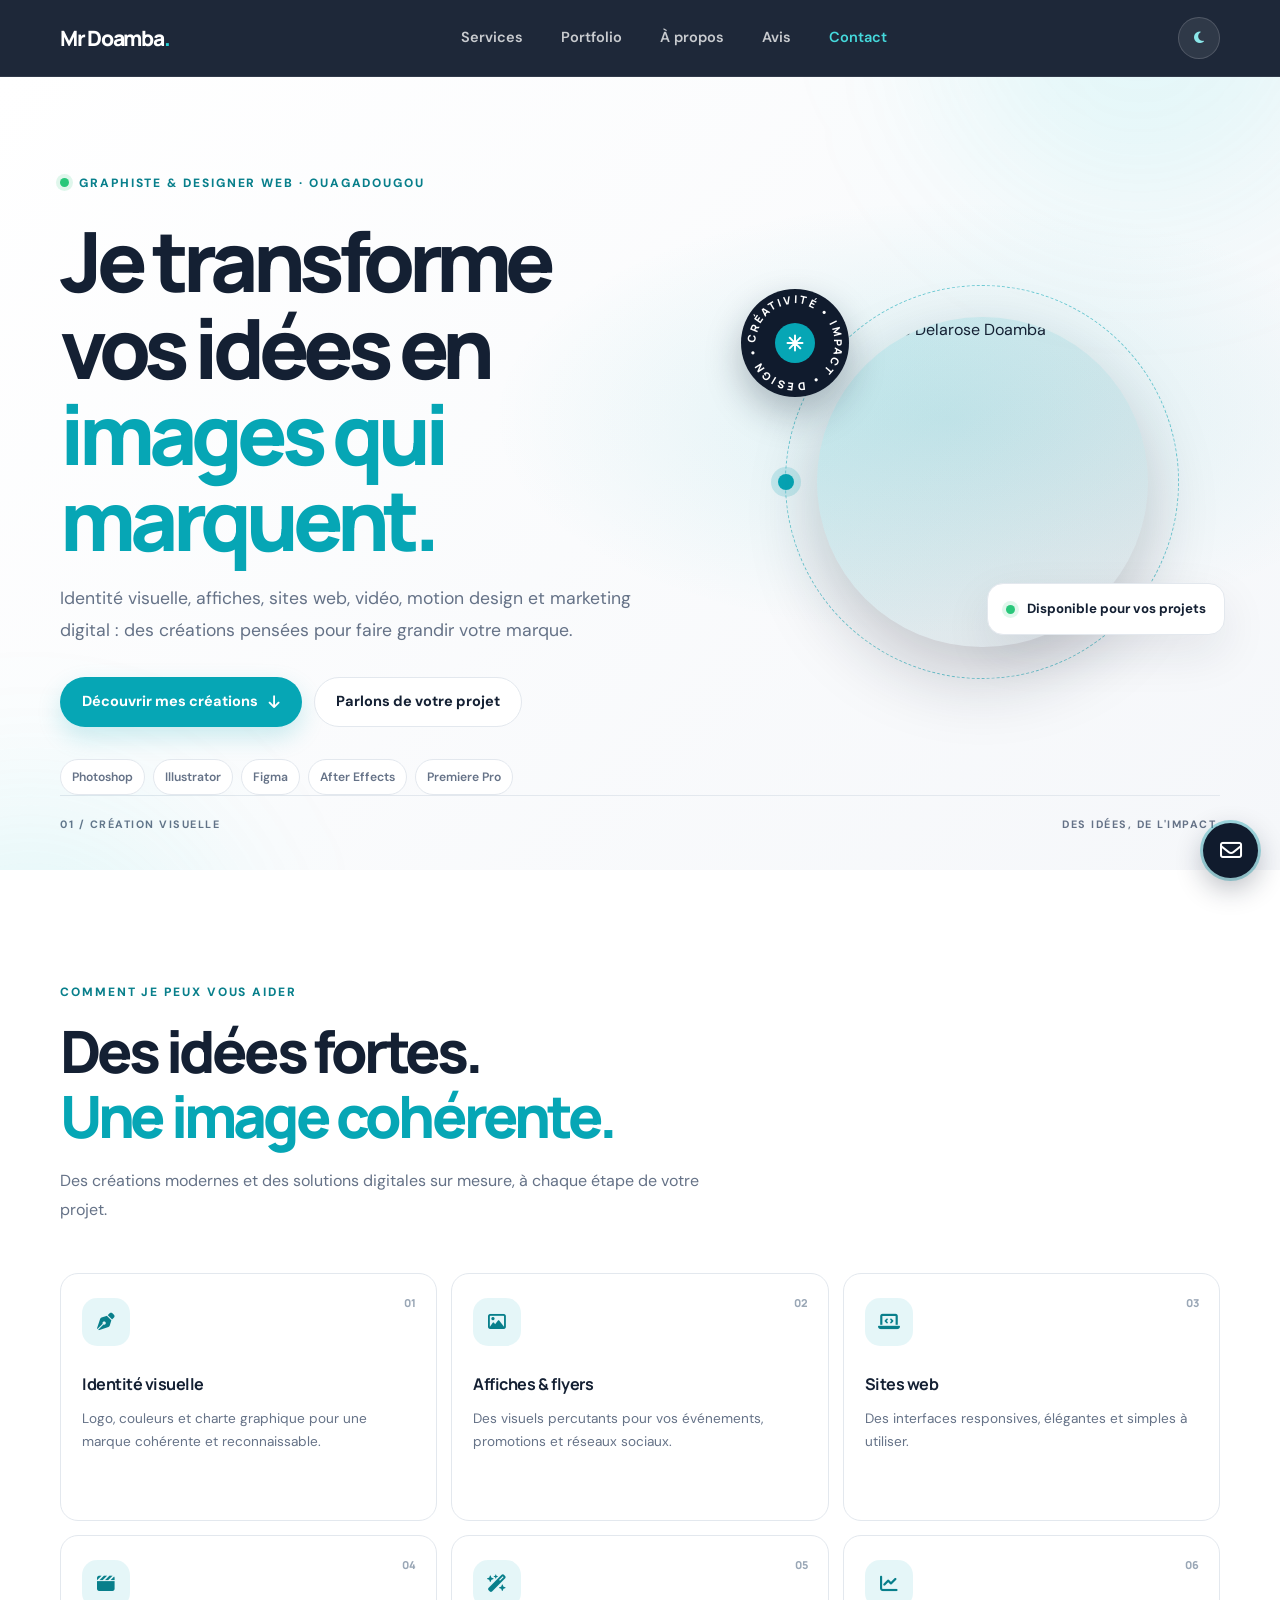
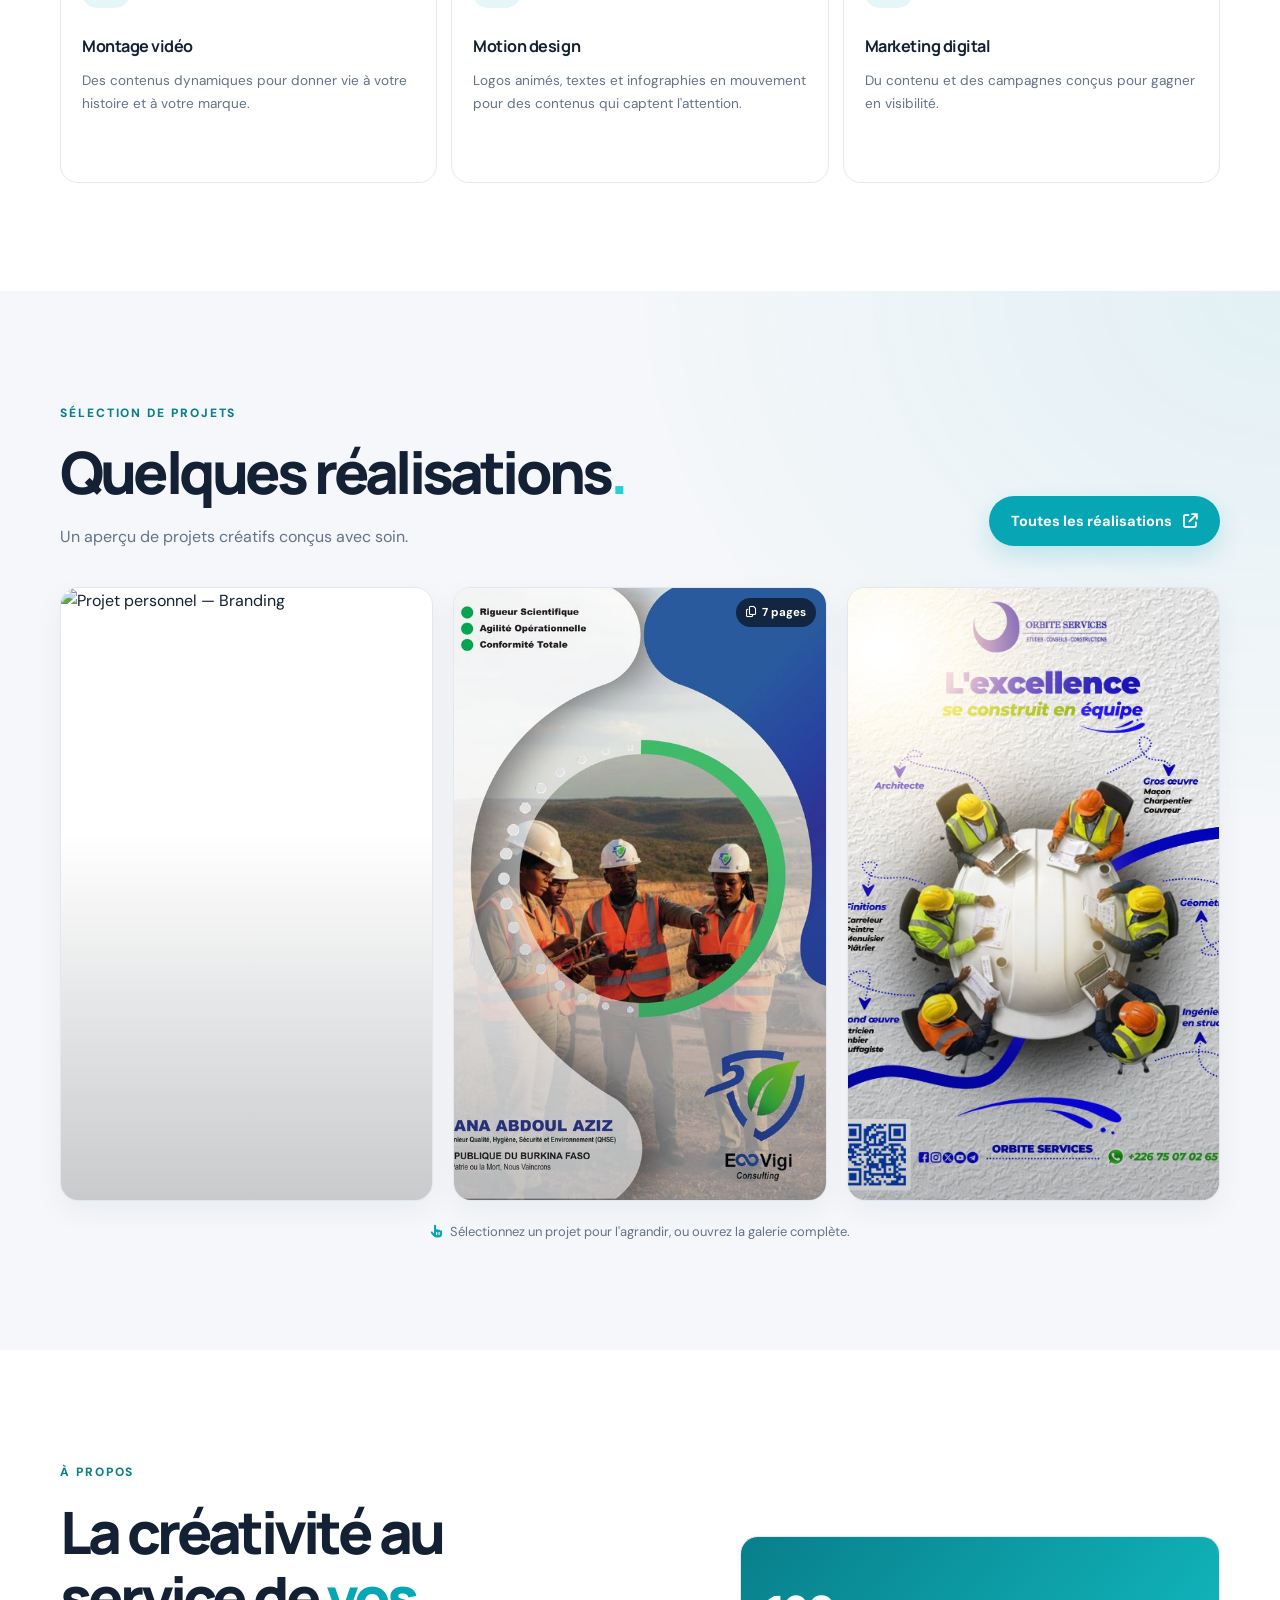
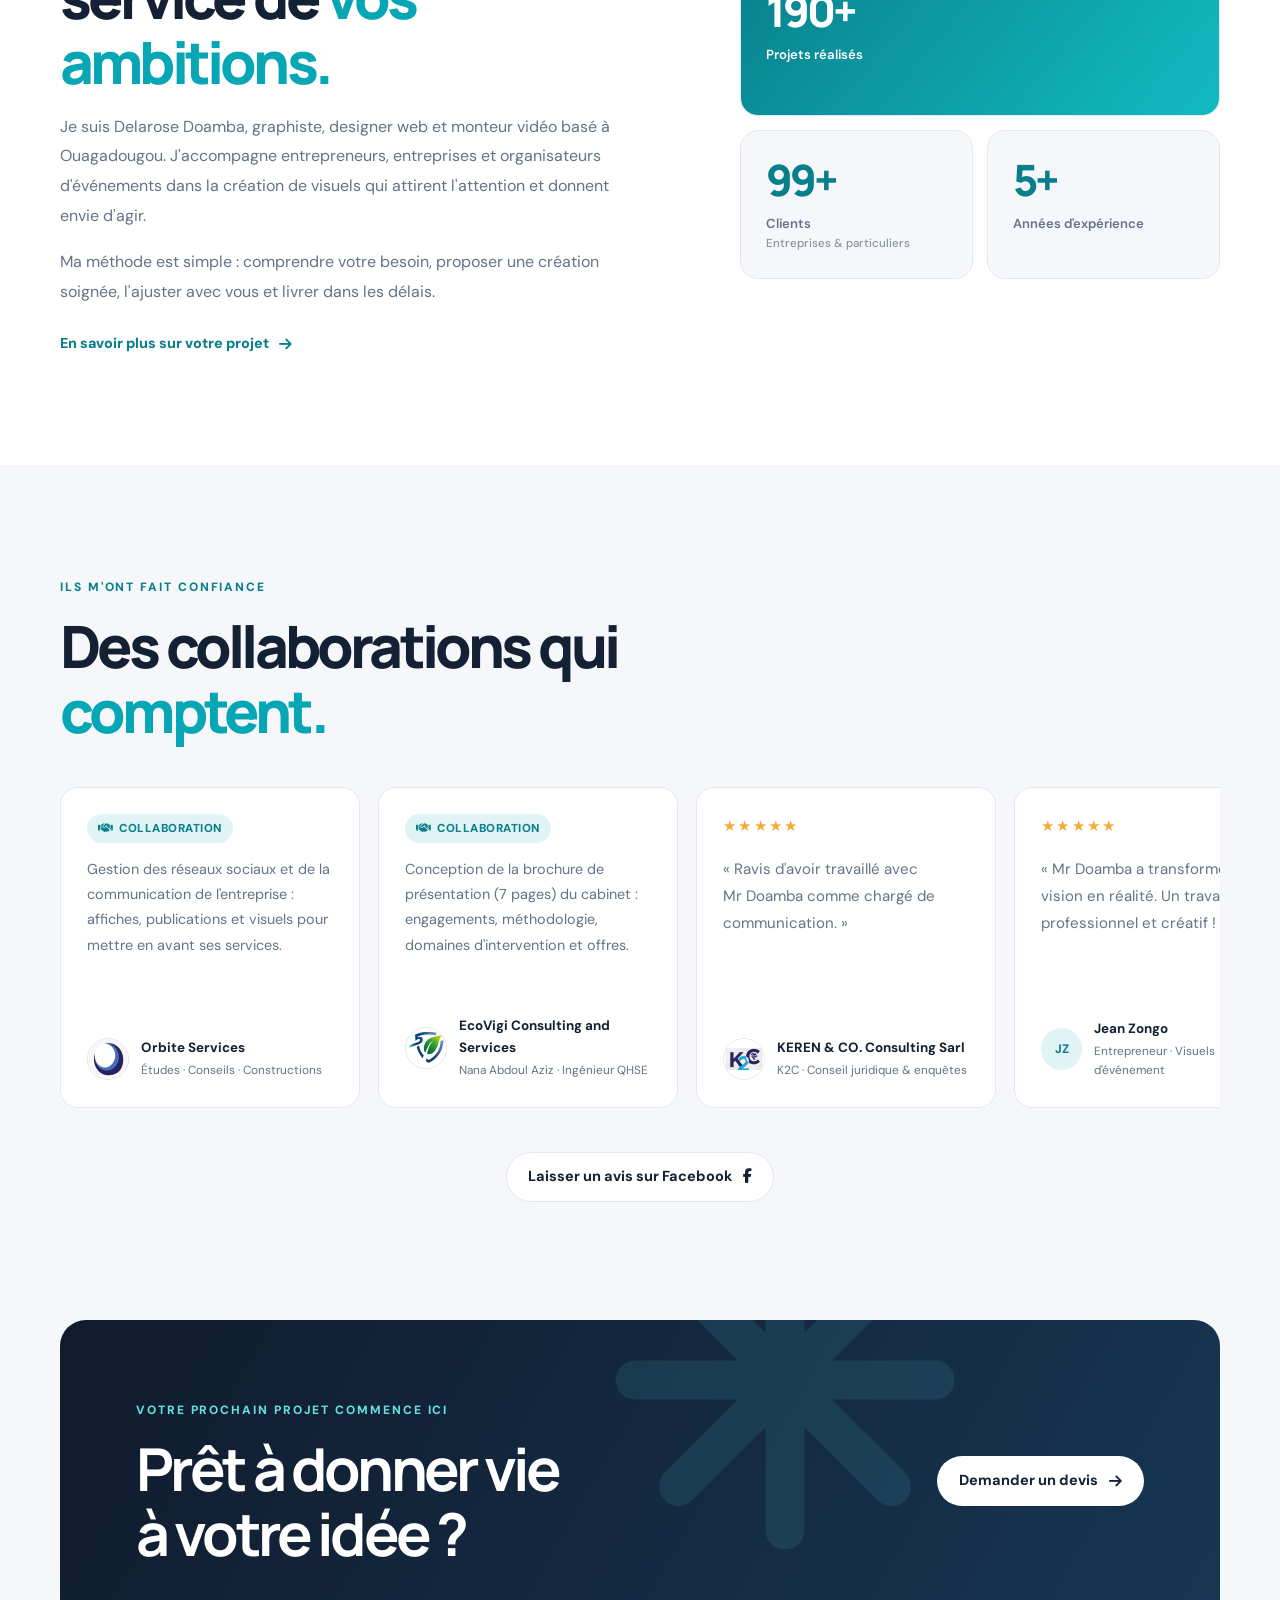
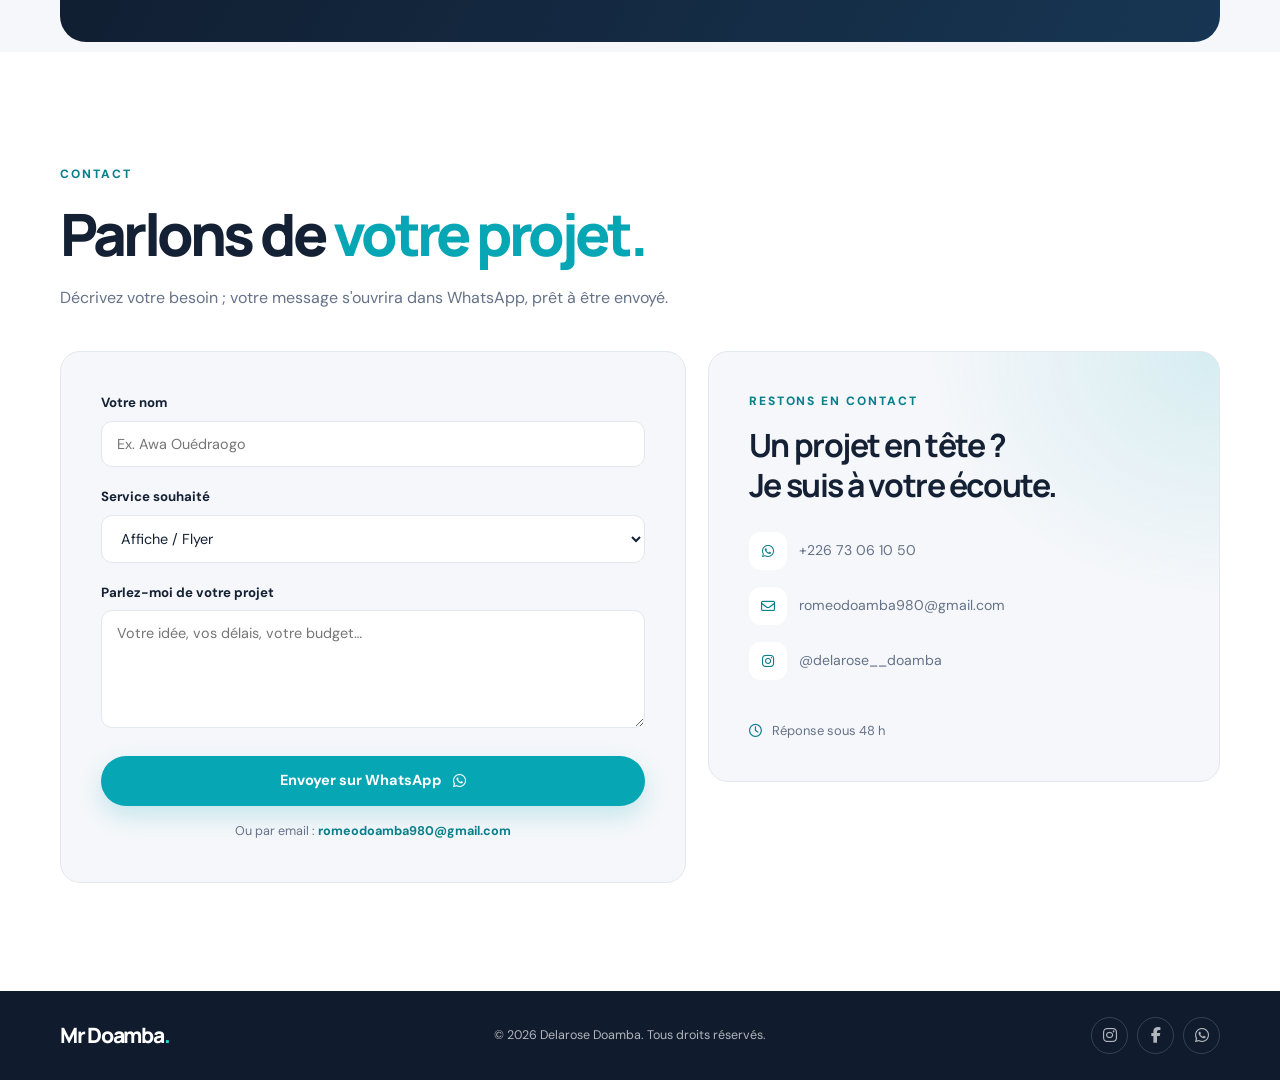
==== commit 8ac07fe7: "Avis : nouvel ordre (Orbite Services, EcoVigi, KEREN & CO., Jean Zongo, Ilboudo Rosine, Sanfo Mohame" ====
--- a/index.html
+++ b/index.html
@@ -131,8 +131,8 @@
         </div>
         <div class="testimonial-grid">
           <article class="testimonial-card collab-card reveal"><span class="collab-label"><i class="fa-solid fa-handshake" aria-hidden="true"></i> Collaboration</span><p class="collab-text">Gestion des réseaux sociaux et de la communication de l'entreprise&nbsp;: affiches, publications et visuels pour mettre en avant ses services.</p><div class="reviewer"><img class="reviewer-logo" src="images/clients/orbite-services.jpg" alt="Logo Orbite Services" width="42" height="42"><span><strong>Orbite Services</strong><small>Études · Conseils · Constructions</small></span></div></article>
+          <article class="testimonial-card collab-card reveal"><span class="collab-label"><i class="fa-solid fa-handshake" aria-hidden="true"></i> Collaboration</span><p class="collab-text">Conception de la brochure de présentation (7&nbsp;pages) du cabinet&nbsp;: engagements, méthodologie, domaines d'intervention et offres.</p><div class="reviewer"><img class="reviewer-logo" src="images/clients/ecovigi.jpg" alt="Logo EcoVigi" width="42" height="42"><span><strong>EcoVigi Consulting and Services</strong><small>Nana Abdoul Aziz · Ingénieur QHSE</small></span></div></article>
           <article class="testimonial-card reveal"><div class="stars" aria-label="5 étoiles sur 5">★★★★★</div><blockquote>«&nbsp;Ravis d'avoir travaillé avec Mr&nbsp;Doamba comme chargé de communication.&nbsp;»</blockquote><div class="reviewer"><img class="reviewer-logo" src="images/clients/k2c.jpg" alt="Logo K2C" width="42" height="42"><span><strong>KEREN &amp; CO. Consulting Sarl</strong><small>K2C · Conseil juridique &amp; enquêtes</small></span></div></article>
-          <article class="testimonial-card collab-card reveal"><span class="collab-label"><i class="fa-solid fa-handshake" aria-hidden="true"></i> Collaboration</span><p class="collab-text">Conception de la brochure de présentation (7&nbsp;pages) du cabinet&nbsp;: engagements, méthodologie, domaines d'intervention et offres.</p><div class="reviewer"><img class="reviewer-logo" src="images/clients/ecovigi.jpg" alt="Logo EcoVigi" width="42" height="42"><span><strong>EcoVigi Consulting and Services</strong><small>Nana Abdoul Aziz · Ingénieur QHSE</small></span></div></article>
           <article class="testimonial-card reveal"><div class="stars" aria-label="5 étoiles sur 5">★★★★★</div><blockquote>«&nbsp;Mr&nbsp;Doamba a transformé ma vision en réalité. Un travail professionnel et créatif&nbsp;!&nbsp;»</blockquote><div class="reviewer"><span class="reviewer-avatar">JZ</span><span><strong>Jean Zongo</strong><small>Entrepreneur · Visuels d'événement</small></span></div></article>
           <article class="testimonial-card reveal"><div class="stars" aria-label="5 étoiles sur 5">★★★★★</div><blockquote>« Service excellent et rapide. Je recommande vivement ! »</blockquote><div class="reviewer"><span class="reviewer-avatar">IR</span><span><strong>Ilboudo Rosine</strong><small>Directrice Marketing · Vidéos publicitaires</small></span></div></article>
           <article class="testimonial-card reveal"><div class="stars" aria-label="5 étoiles sur 5">★★★★★</div><blockquote>« Un vrai professionnel. À l'écoute et créatif. Parfait ! »</blockquote><div class="reviewer"><span class="reviewer-avatar">SM</span><span><strong>Sanfo Mohamed</strong><small>Fondateur de startup · Formation et accompagnement</small></span></div></article>
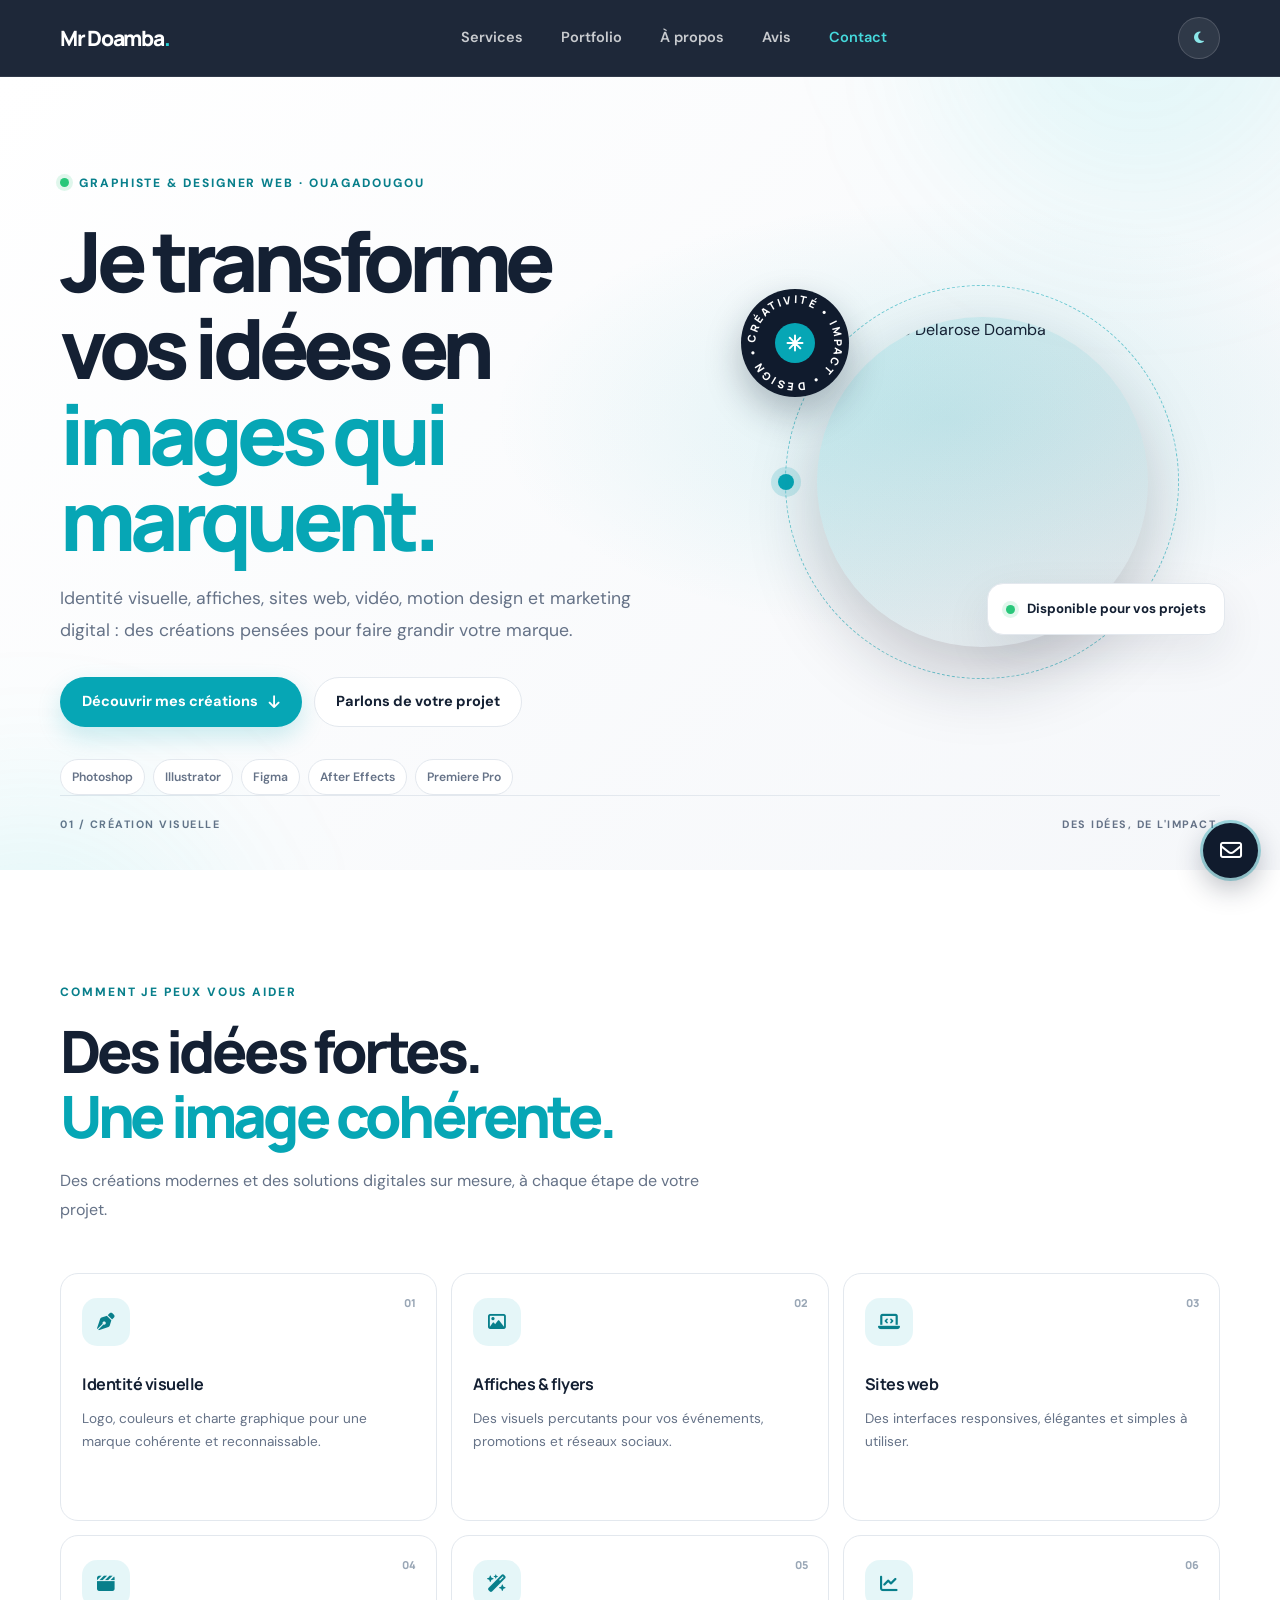
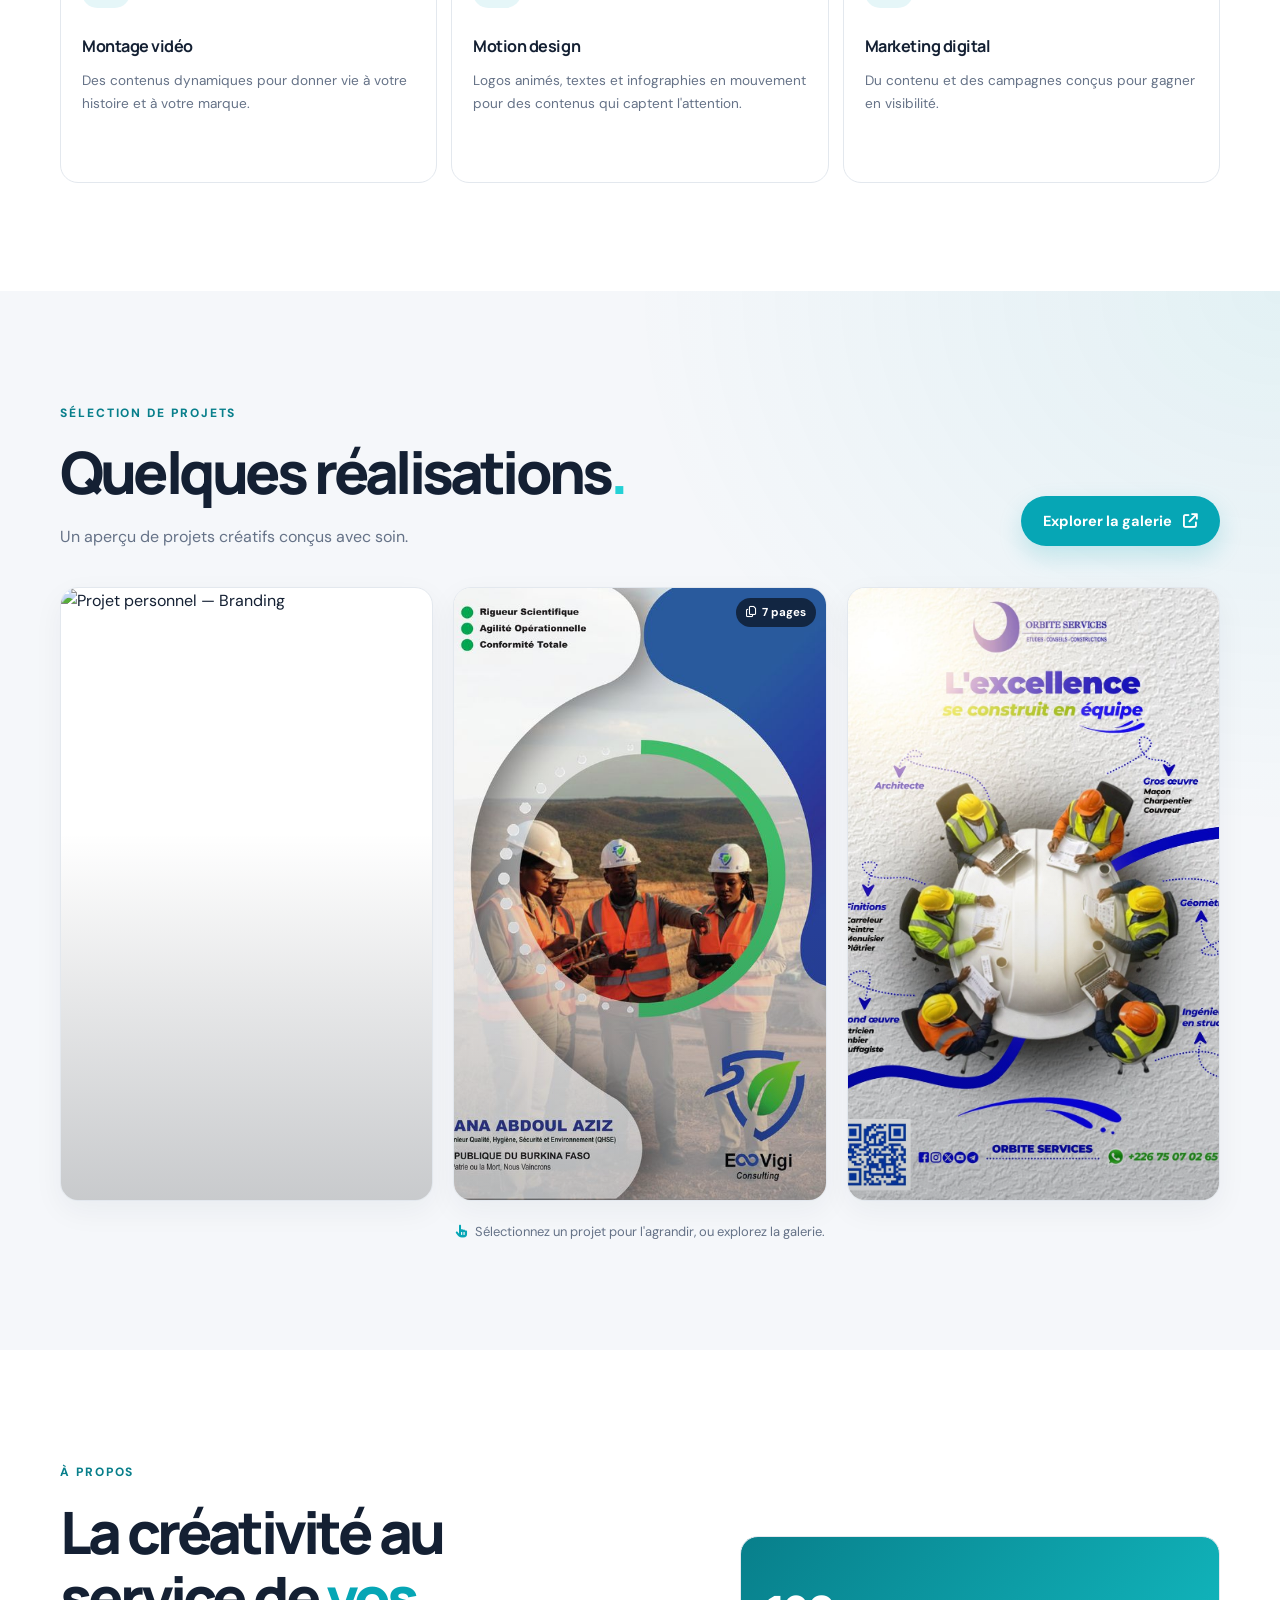
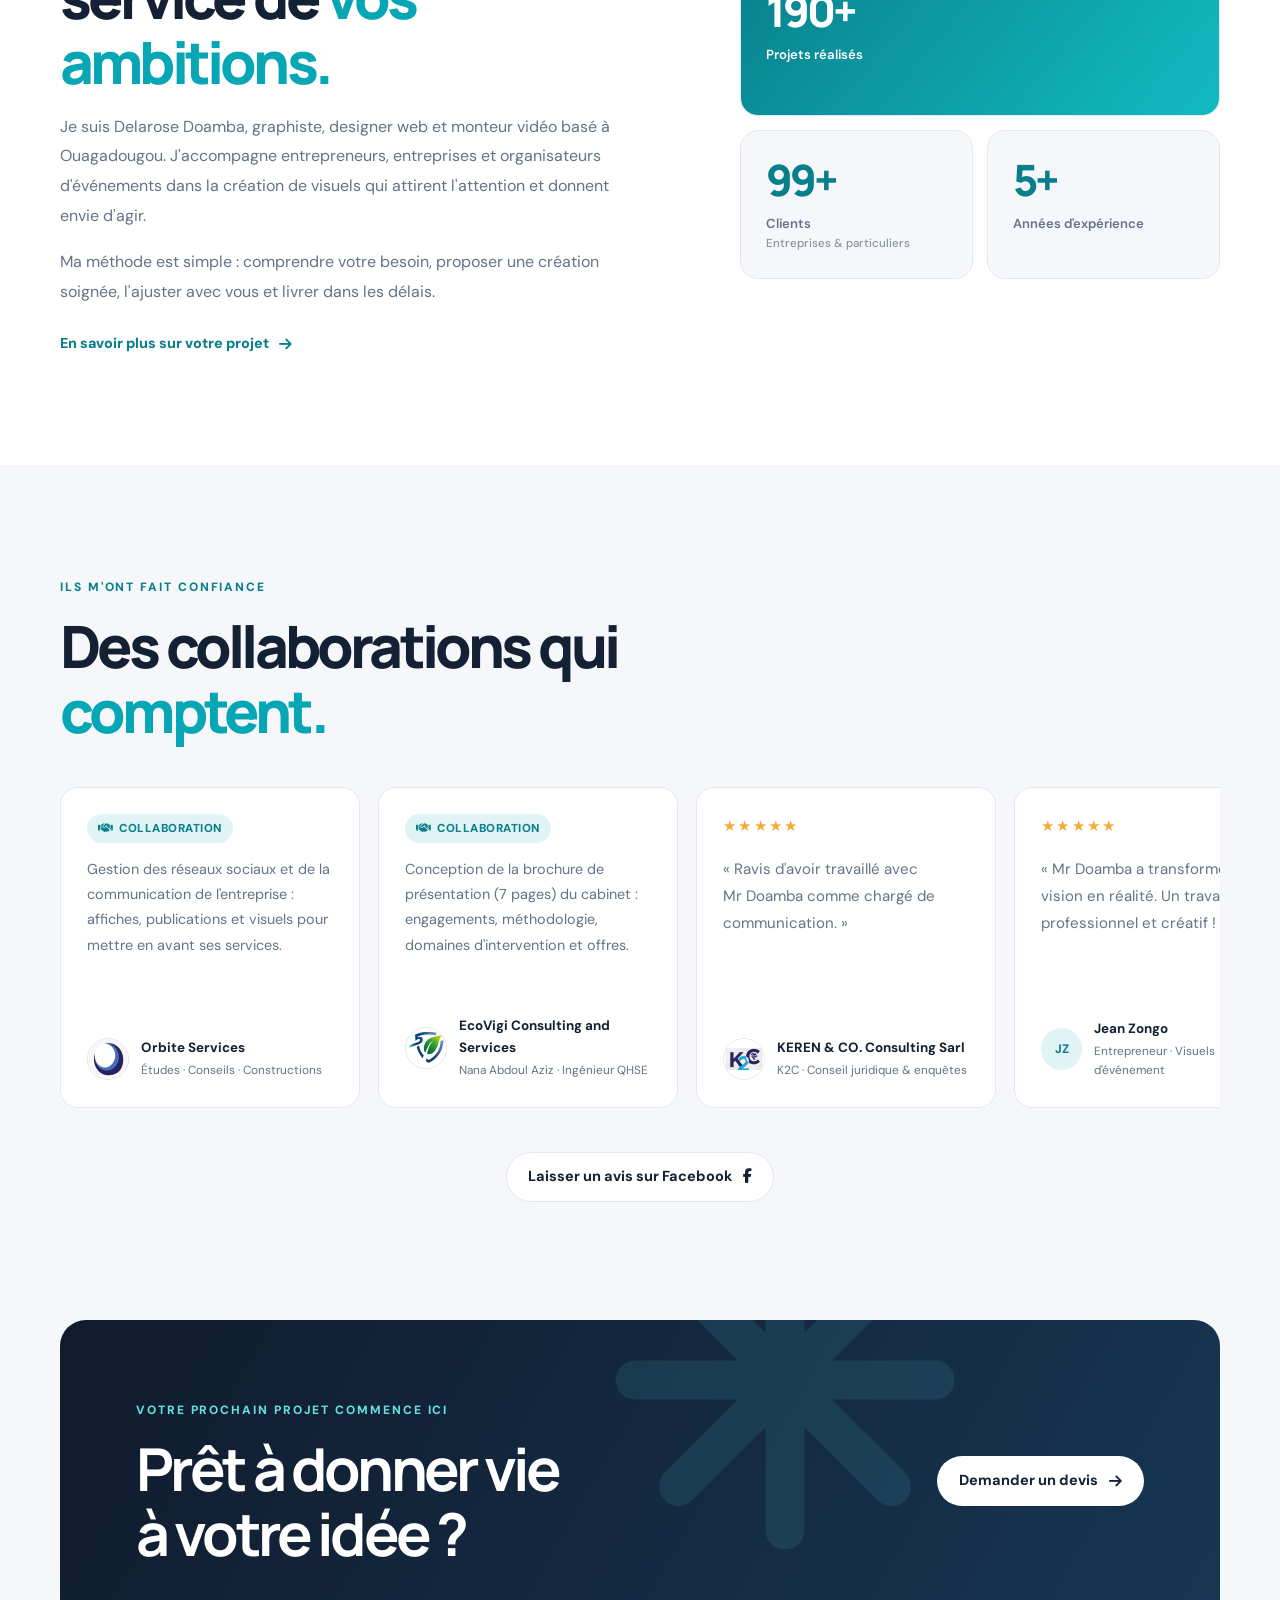
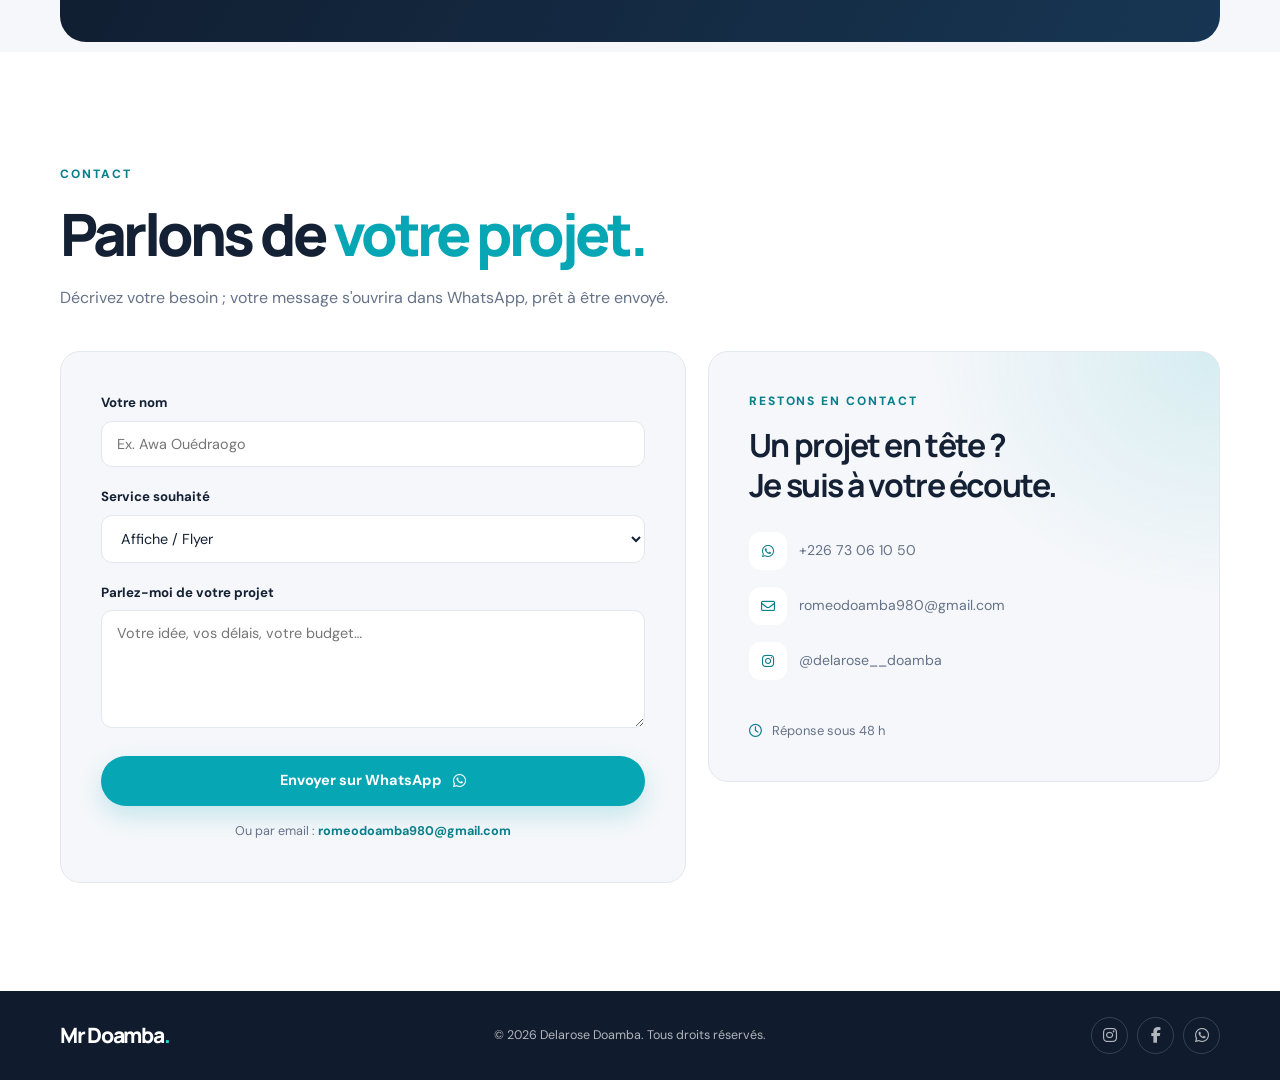
==== commit 15be825f: "Galerie : bouton « Explorer la galerie », titre « Aperçu de mes réalisations » Co-Authored-By: Claud" ====
--- a/index.html
+++ b/index.html
@@ -98,11 +98,11 @@
             <p>Un aperçu de projets créatifs conçus avec soin.</p>
           </div>
           <button type="button" class="button button-primary portfolio-open" id="portfolio-open" aria-haspopup="dialog" aria-controls="portfolio-modal">
-            Toutes les réalisations <i class="fa-solid fa-arrow-up-right-from-square" aria-hidden="true"></i>
+            Explorer la galerie <i class="fa-solid fa-arrow-up-right-from-square" aria-hidden="true"></i>
           </button>
         </div>
         <div class="project-grid" id="featured-projects" aria-label="Projets sélectionnés"></div>
-        <p class="portfolio-footnote"><i class="fa-solid fa-hand-pointer" aria-hidden="true"></i> Sélectionnez un projet pour l'agrandir, ou ouvrez la galerie complète.</p>
+        <p class="portfolio-footnote"><i class="fa-solid fa-hand-pointer" aria-hidden="true"></i> Sélectionnez un projet pour l'agrandir, ou explorez la galerie.</p>
       </div>
     </section>
 
@@ -194,7 +194,7 @@
   <div class="portfolio-modal" id="portfolio-modal" role="dialog" aria-modal="true" aria-labelledby="portfolio-modal-title" aria-hidden="true">
     <div class="modal-panel">
       <div class="modal-header">
-        <div><span class="eyebrow">Portfolio complet</span><h2 id="portfolio-modal-title">Toutes les réalisations<span class="accent-dot">.</span></h2><p>Choisissez une catégorie et ouvrez un projet pour le voir en grand.</p></div>
+        <div><span class="eyebrow">Portfolio</span><h2 id="portfolio-modal-title">Aperçu de mes réalisations<span class="accent-dot">.</span></h2><p>Choisissez une catégorie et ouvrez un projet pour le voir en grand.</p></div>
         <button class="icon-button" id="portfolio-close" type="button" aria-label="Fermer la galerie"><i class="fa-solid fa-xmark"></i></button>
       </div>
       <div class="portfolio-filter" id="portfolio-filter" role="group" aria-label="Filtrer les projets"></div>
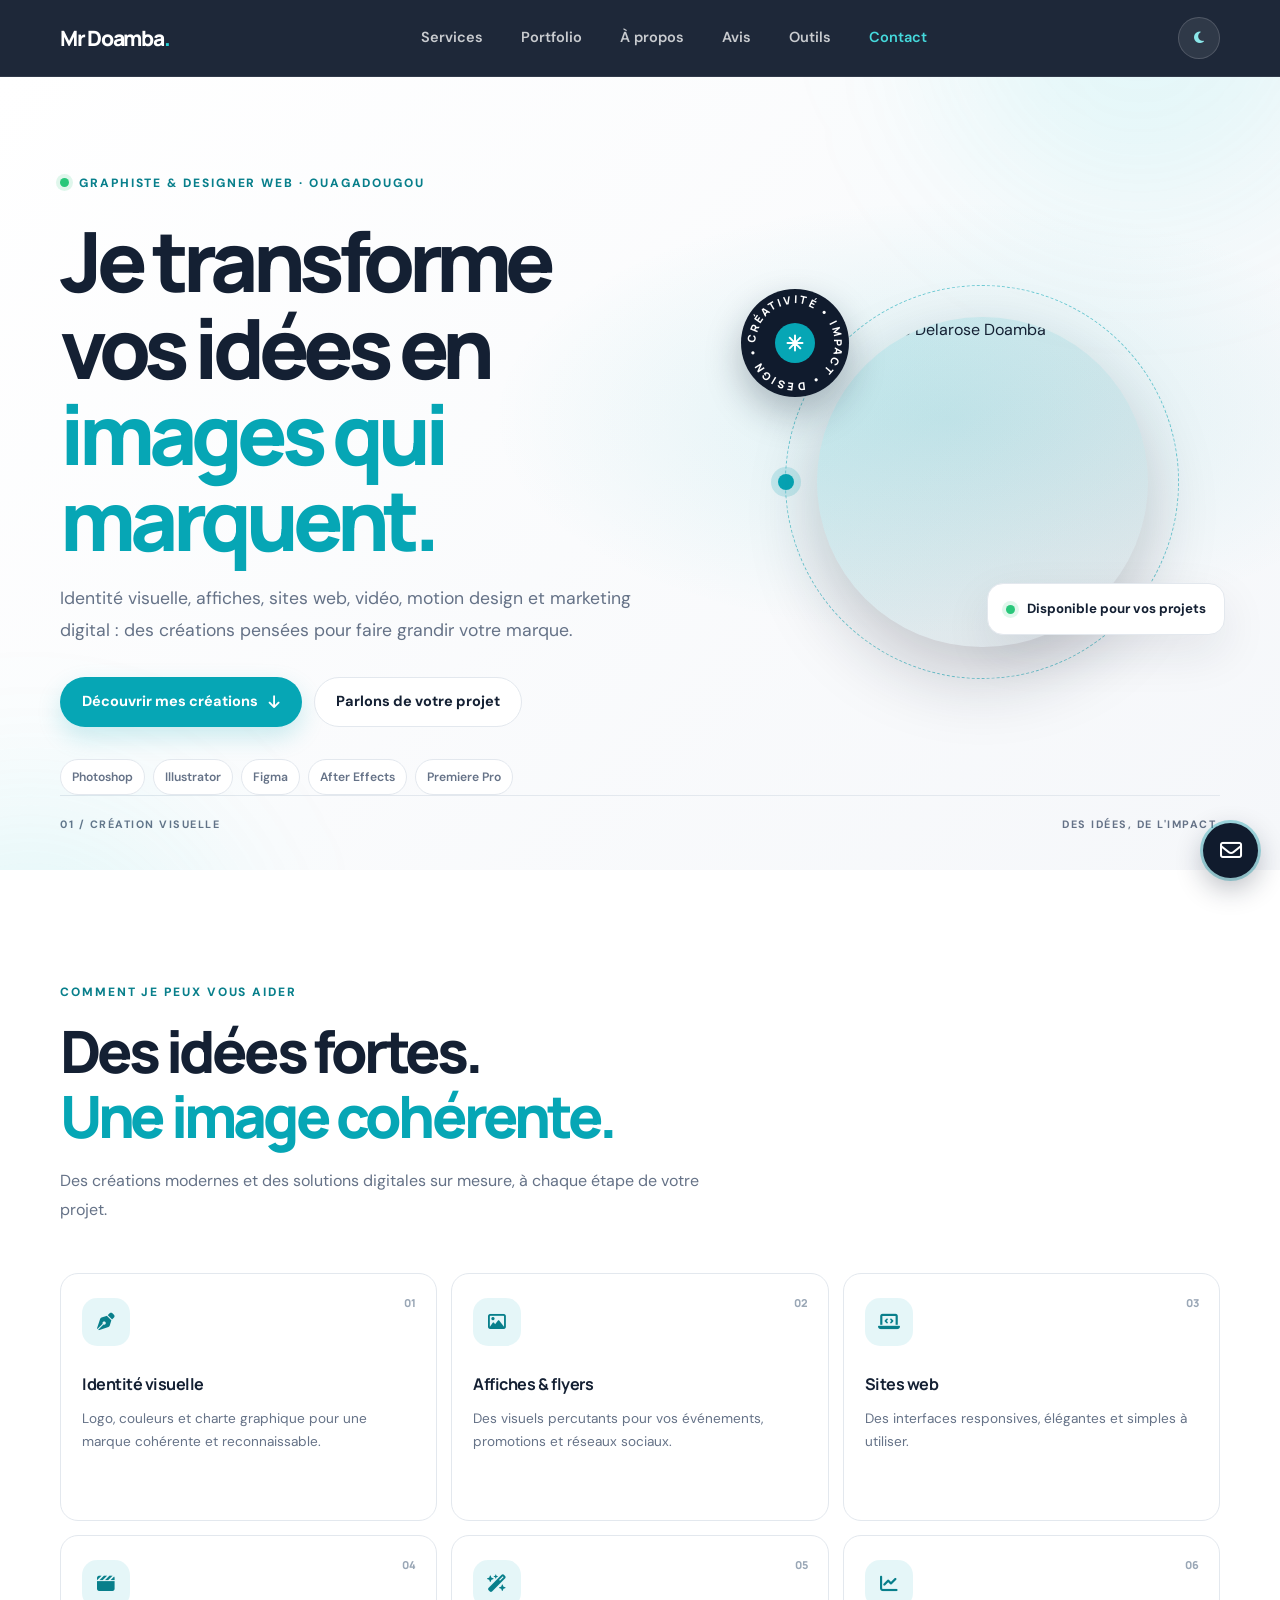
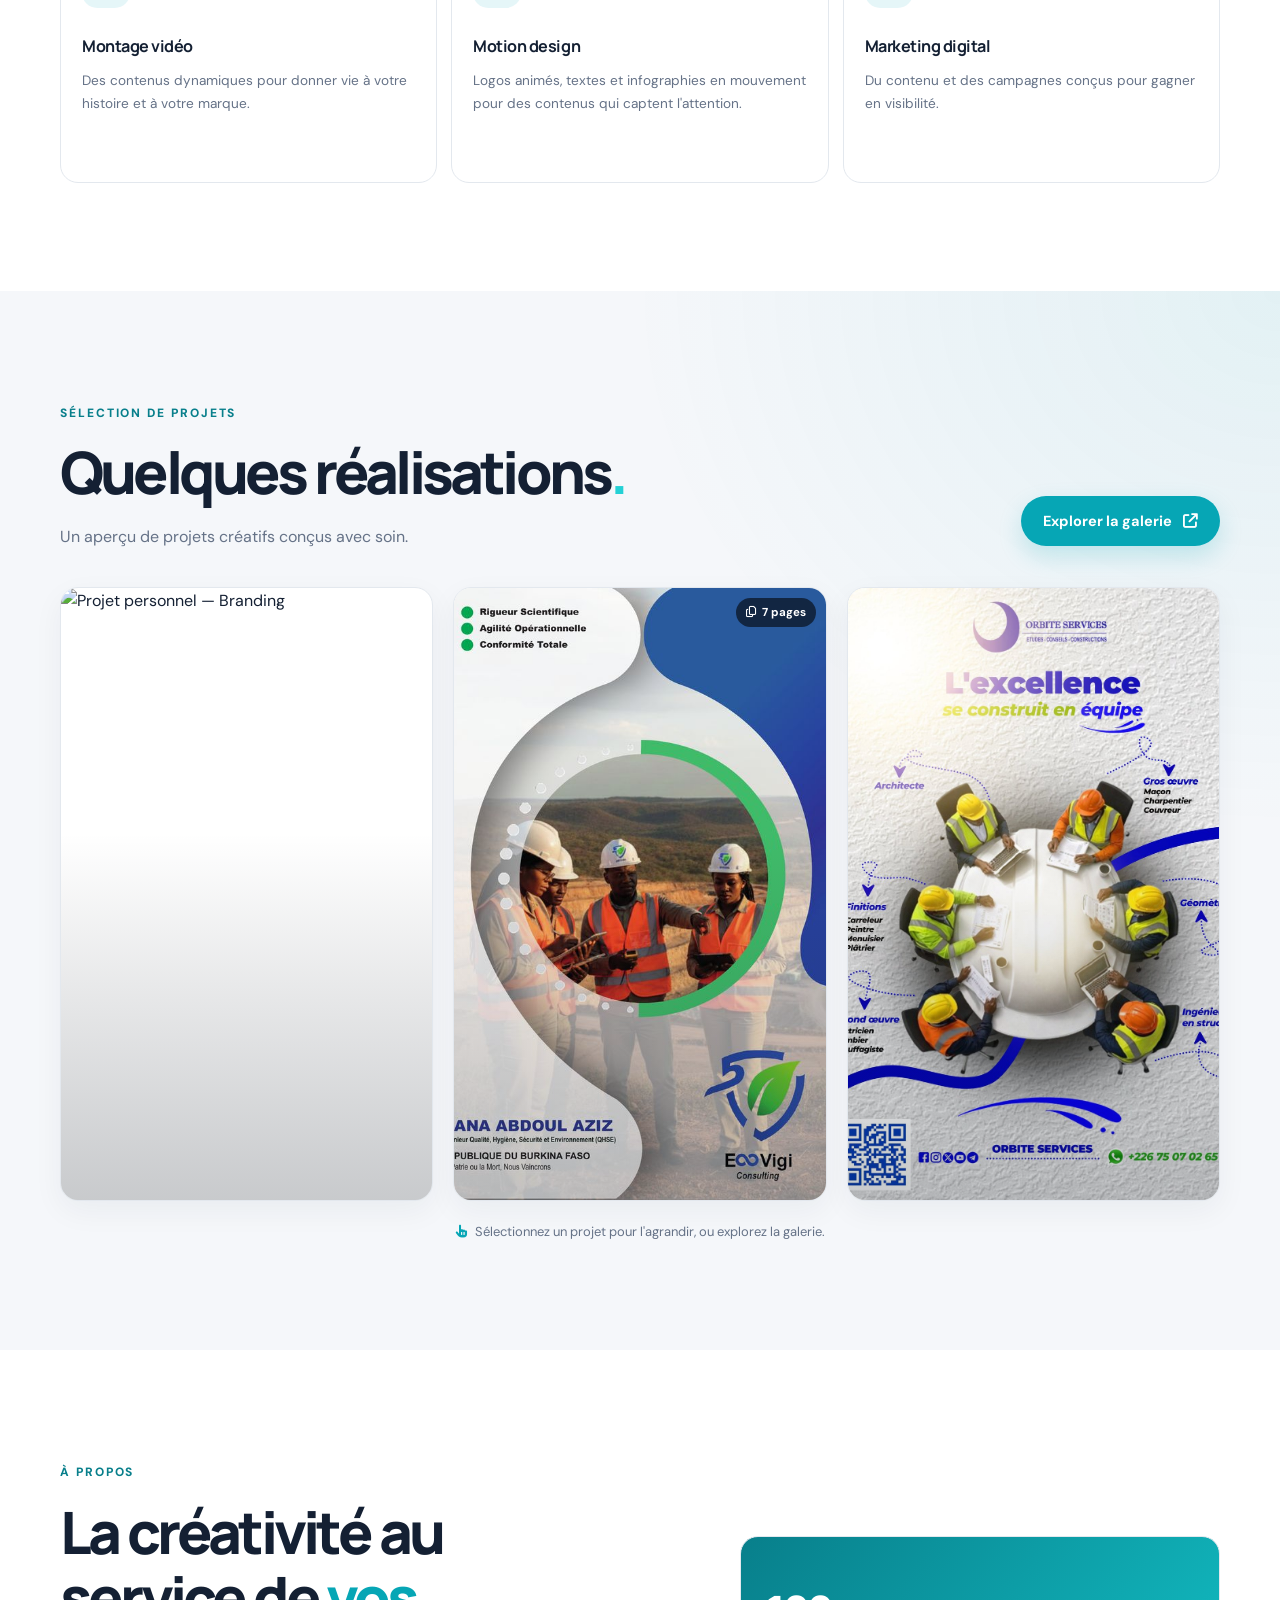
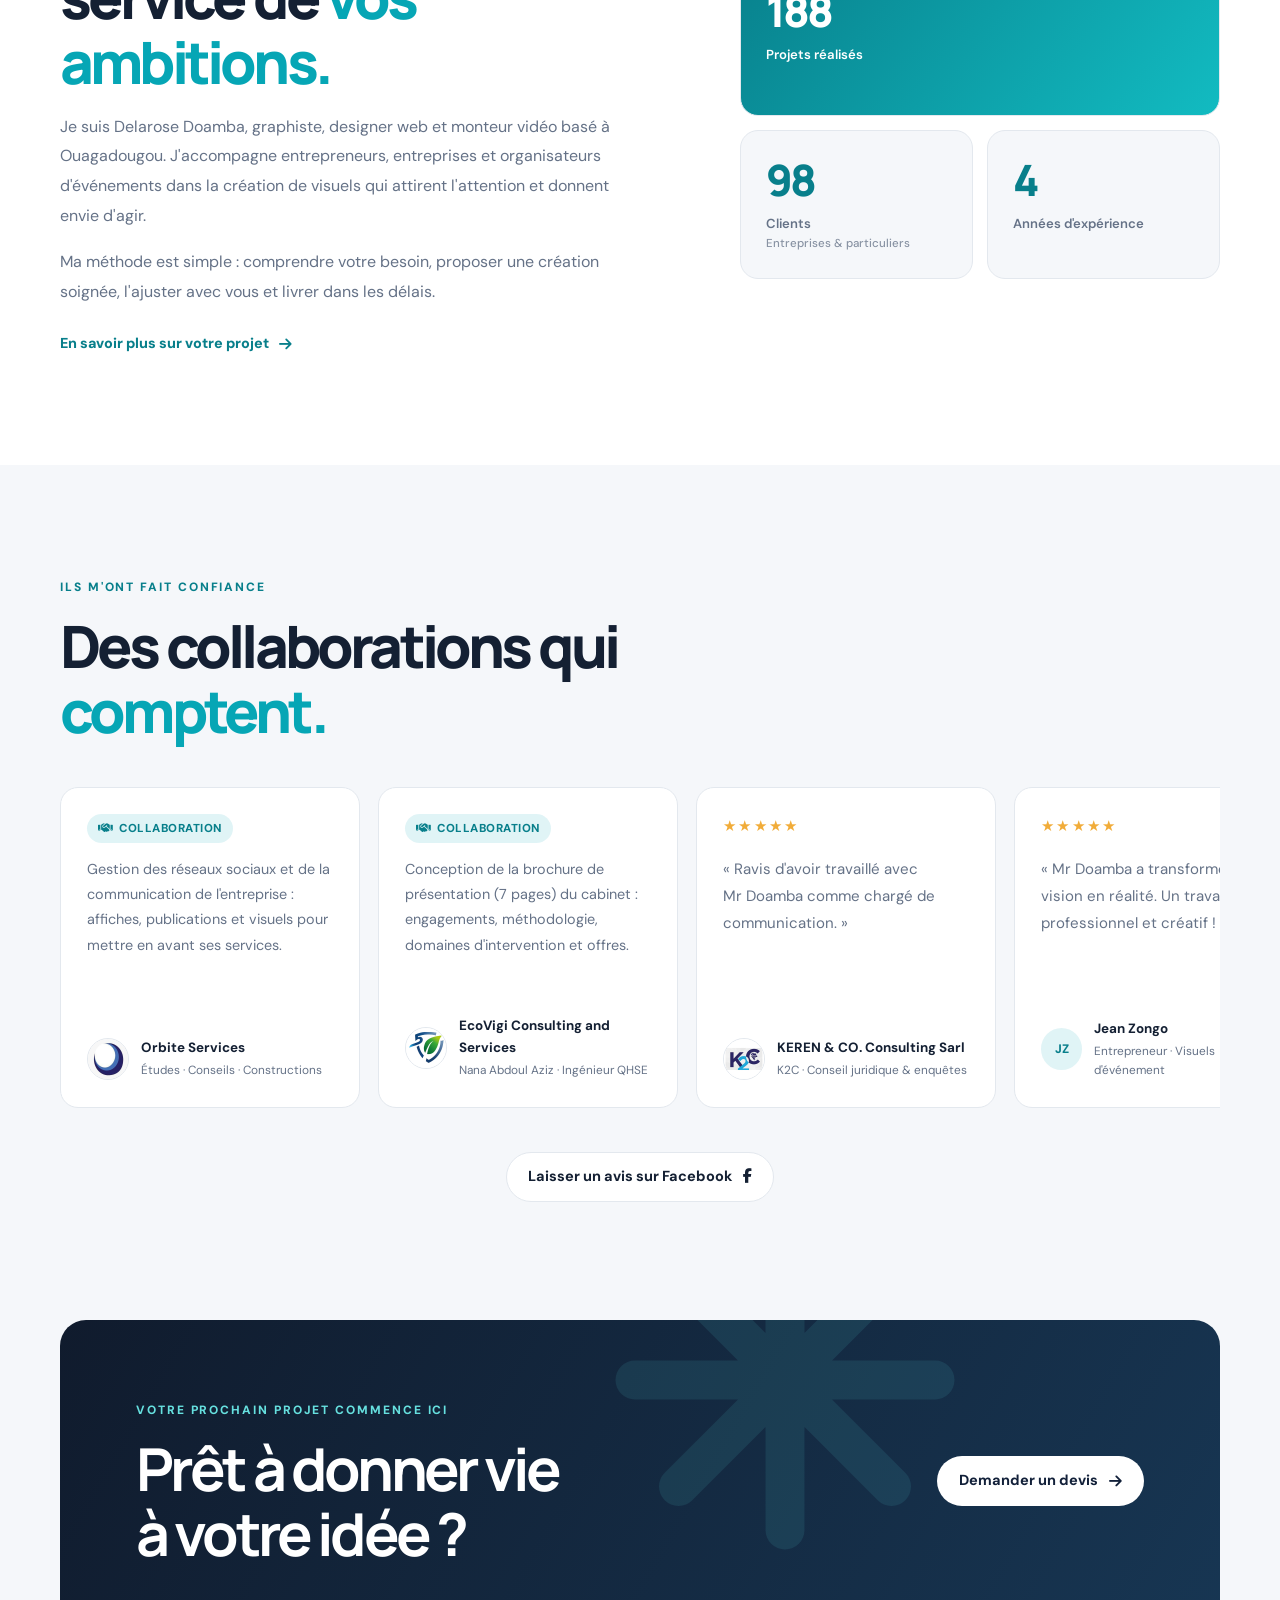
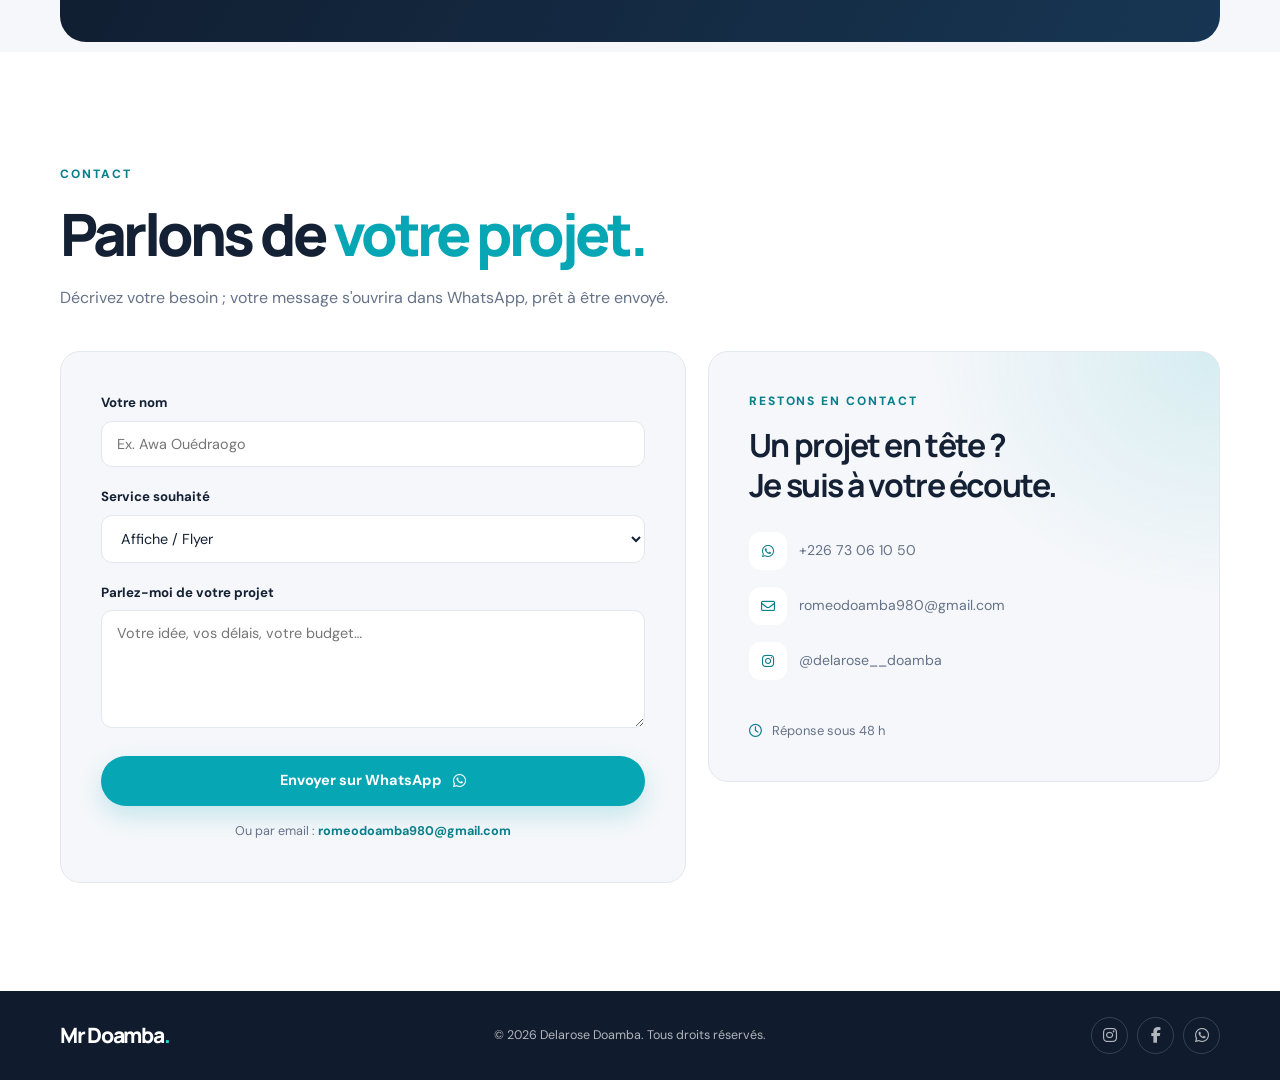
==== commit 8aa2bc5e: "Boîte à outils — Phase 1 : fondations - outils/index.html : page « Outils & Services » (2 groupes de" ====
--- a/index.html
+++ b/index.html
@@ -26,6 +26,7 @@
         <a href="#portfolio">Portfolio</a>
         <a href="#apropos">À propos</a>
         <a href="#avis">Avis</a>
+        <a href="outils/">Outils</a>
         <a href="#contact">Contact</a>
       </nav>
       <div class="header-actions">
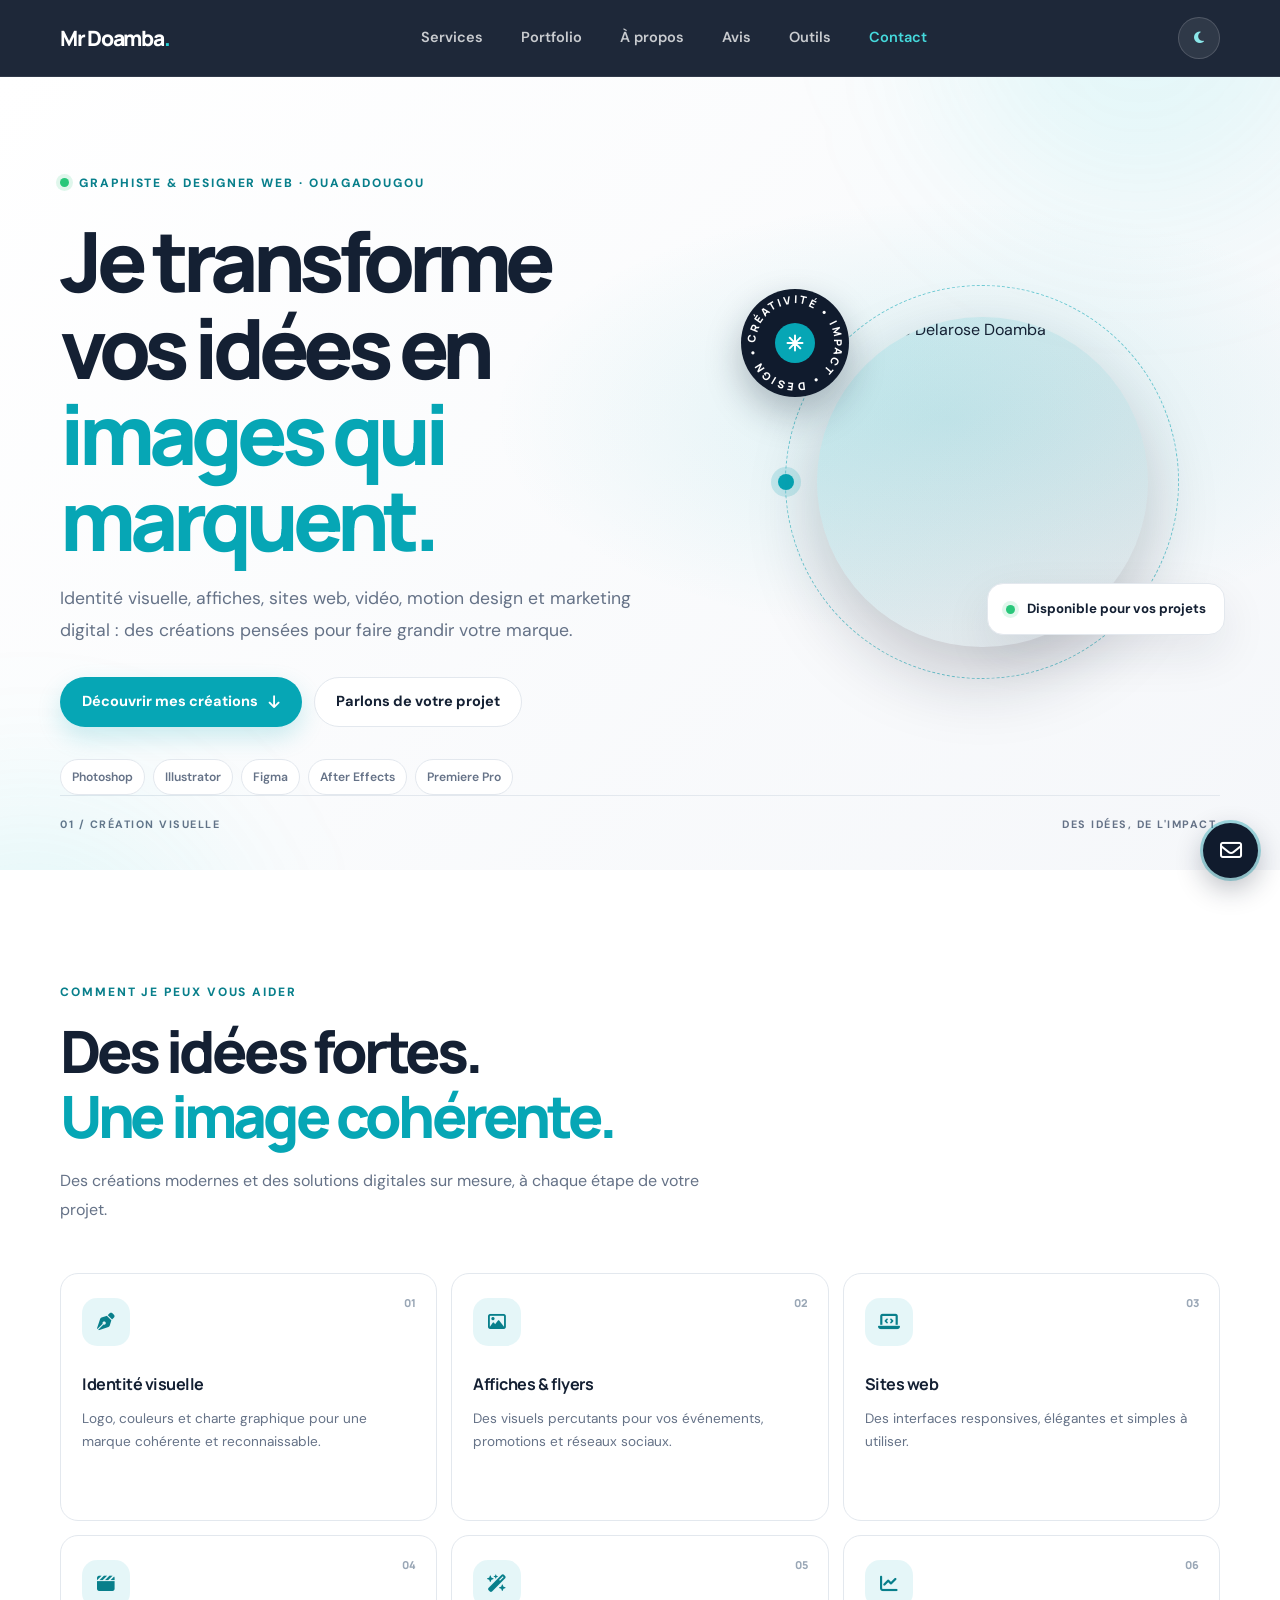
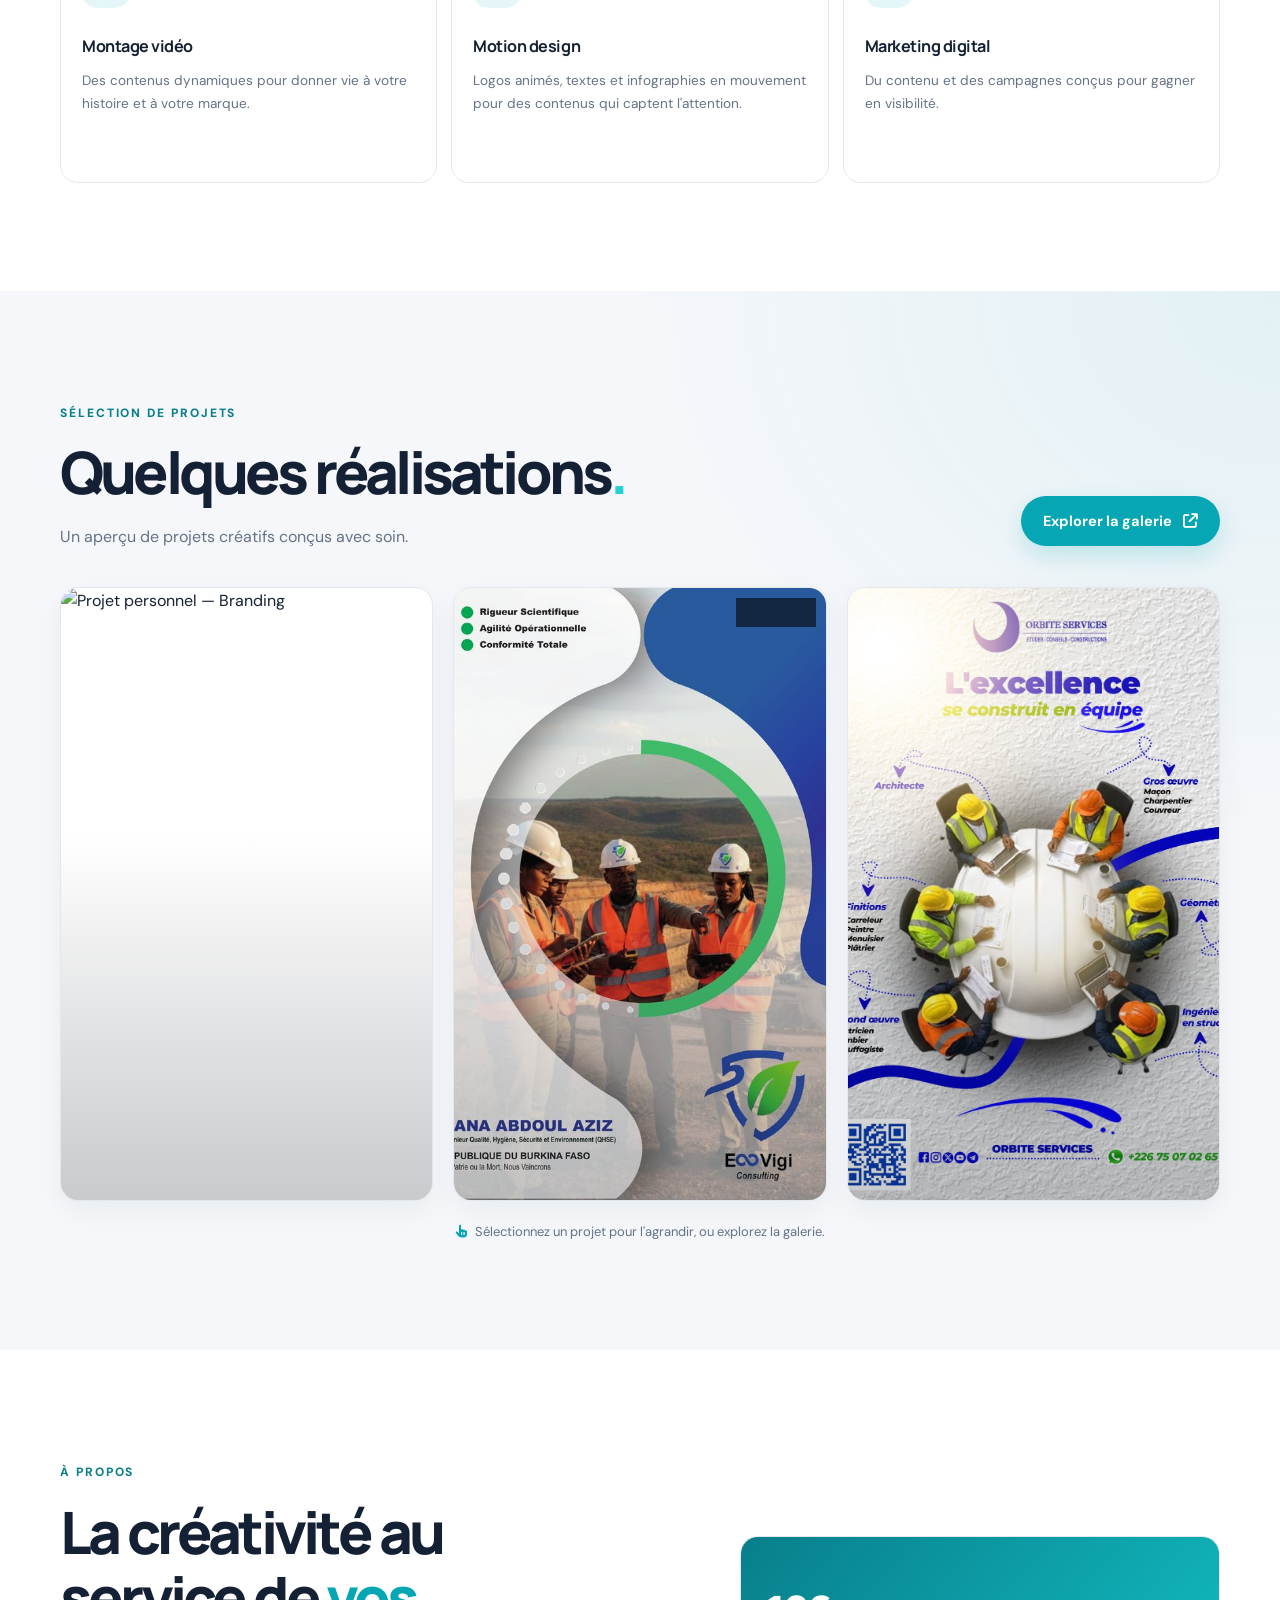
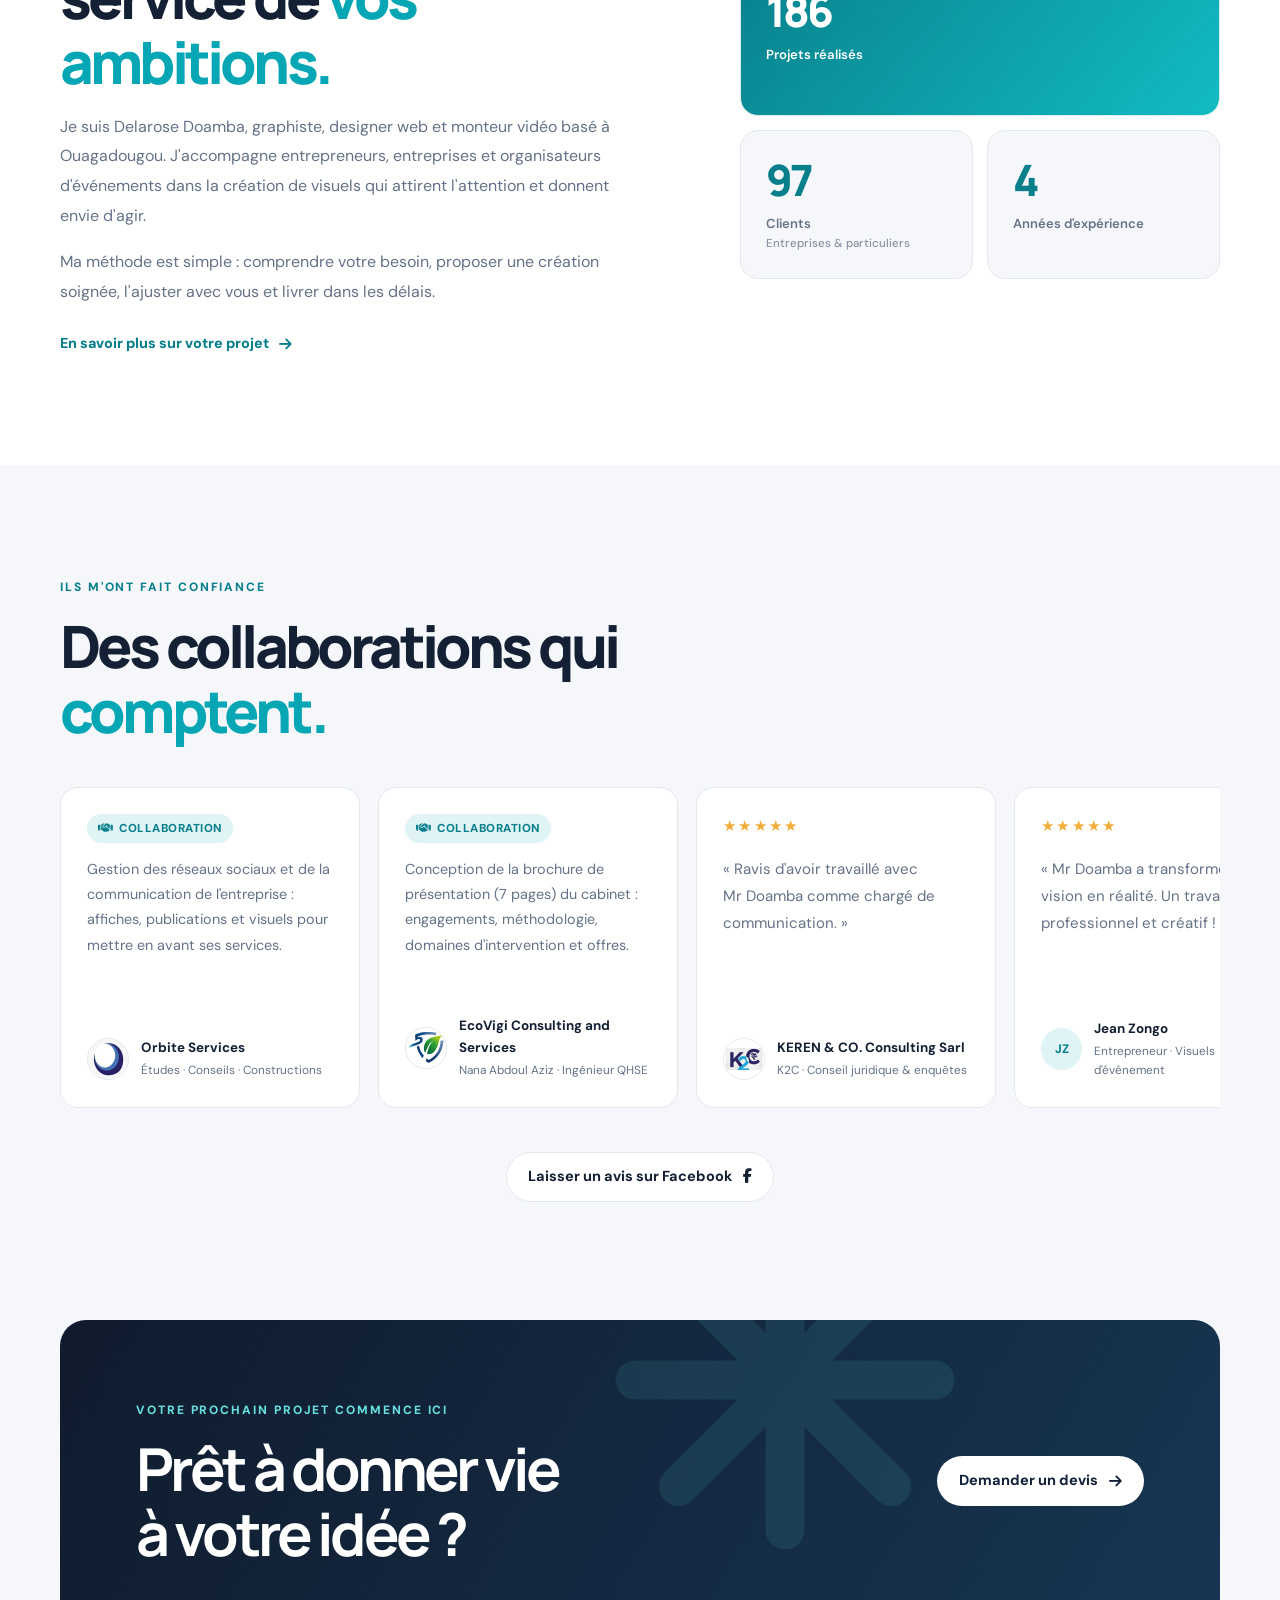
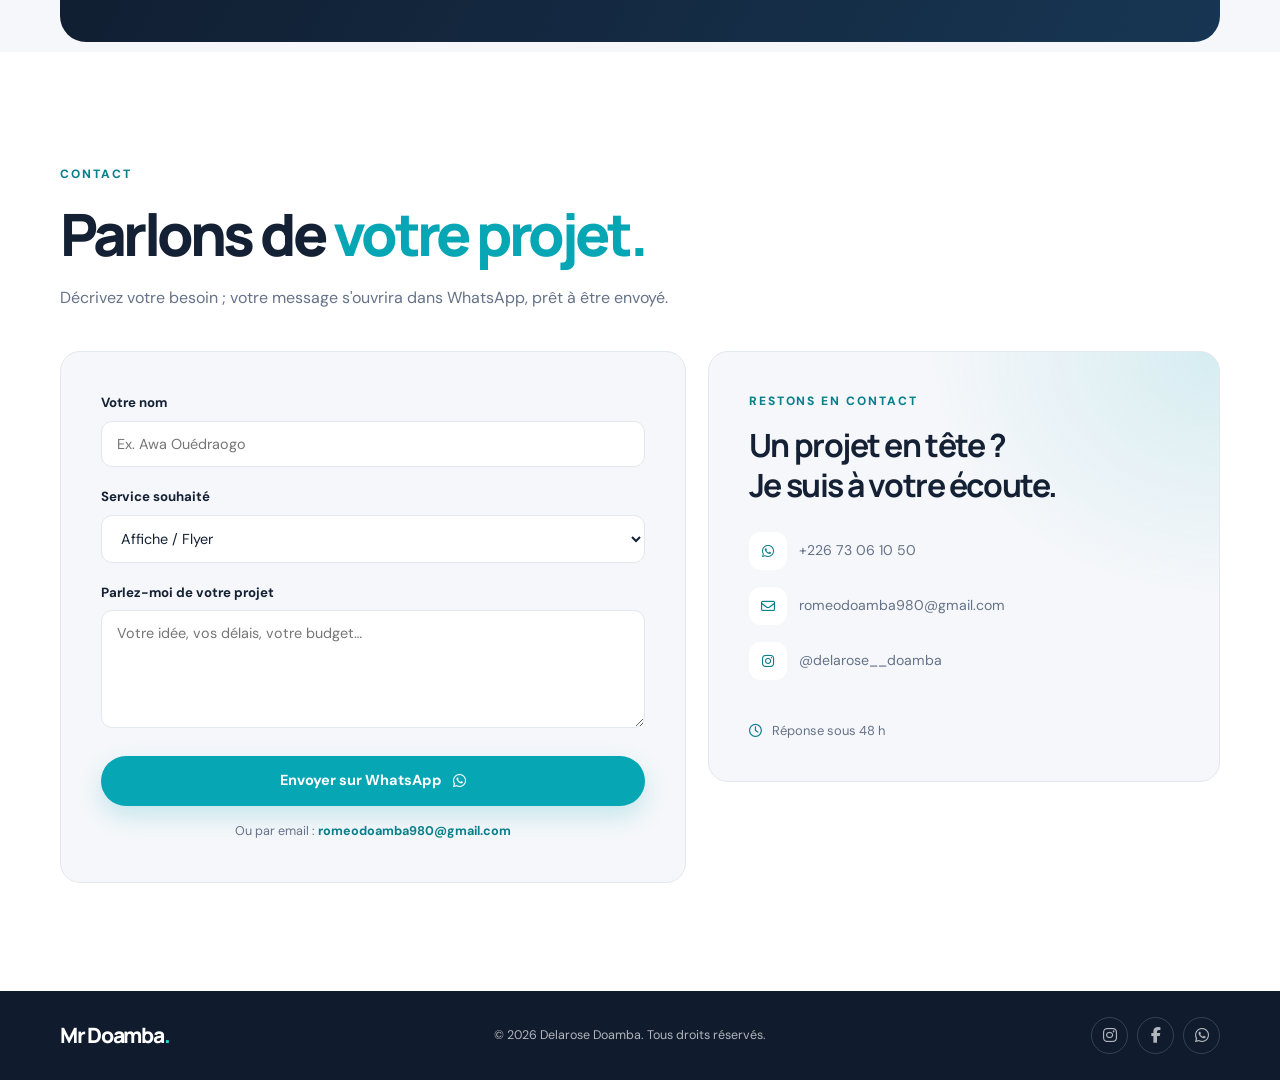
==== commit ee1c5ed0: "Outils : même photo que l'accueil dans l'en-tête, ouverture dans un nouvel onglet - outils/index.htm" ====
--- a/index.html
+++ b/index.html
@@ -26,7 +26,7 @@
         <a href="#portfolio">Portfolio</a>
         <a href="#apropos">À propos</a>
         <a href="#avis">Avis</a>
-        <a href="outils/">Outils</a>
+        <a href="outils/" target="_blank" rel="noopener" aria-label="Outils (s'ouvre dans un nouvel onglet)">Outils</a>
         <a href="#contact">Contact</a>
       </nav>
       <div class="header-actions">
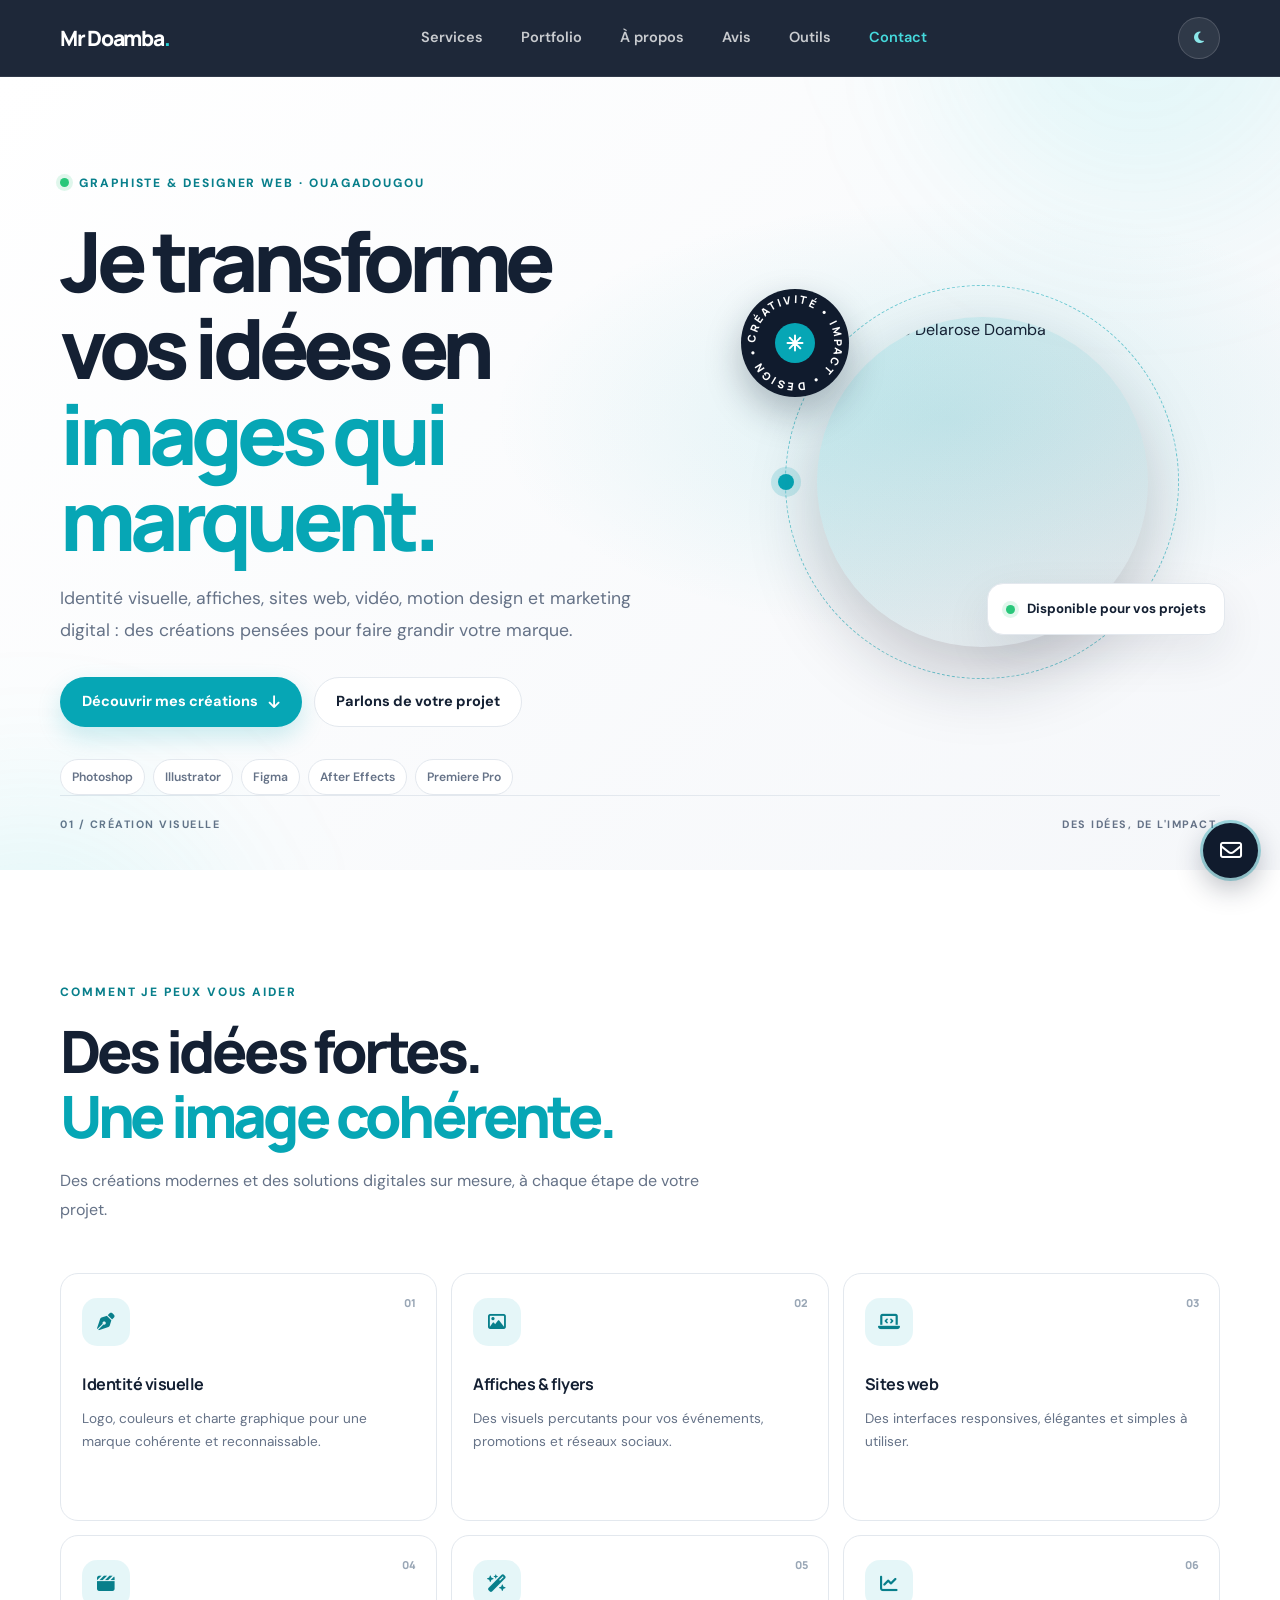
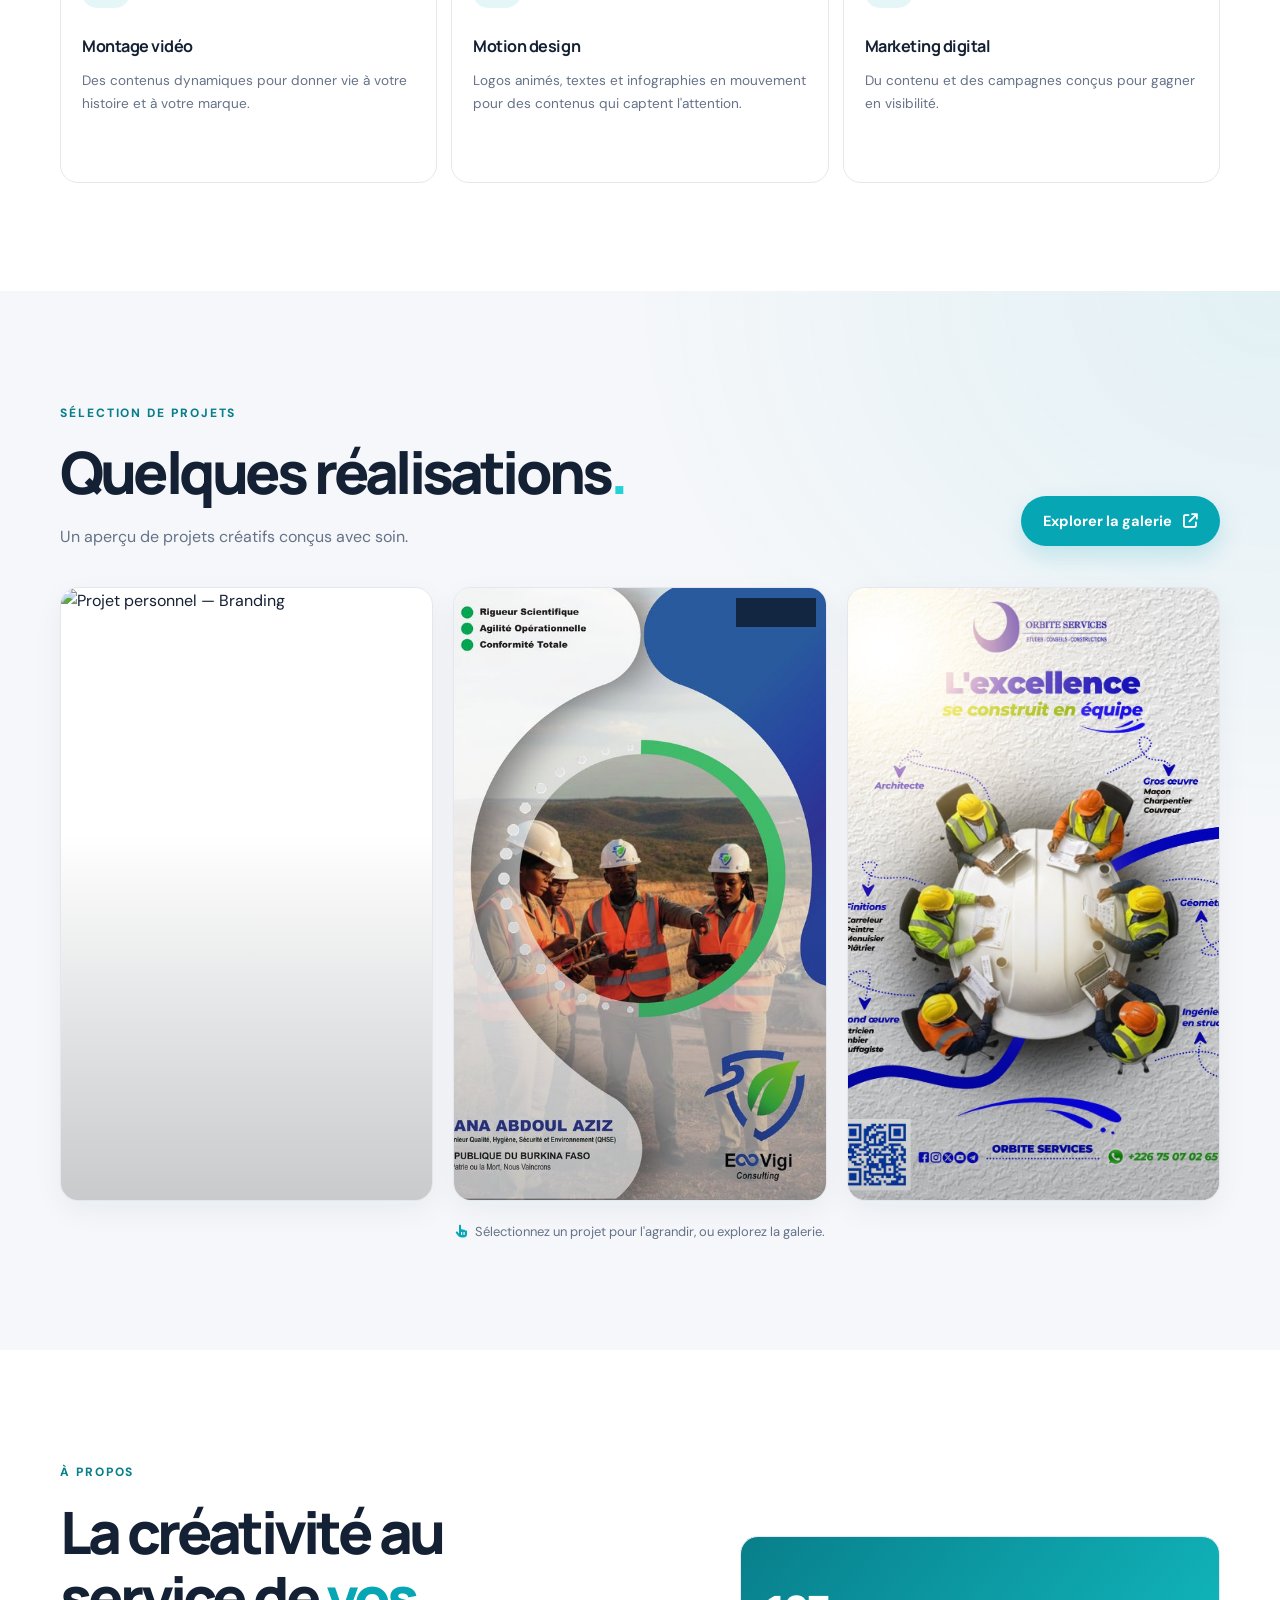
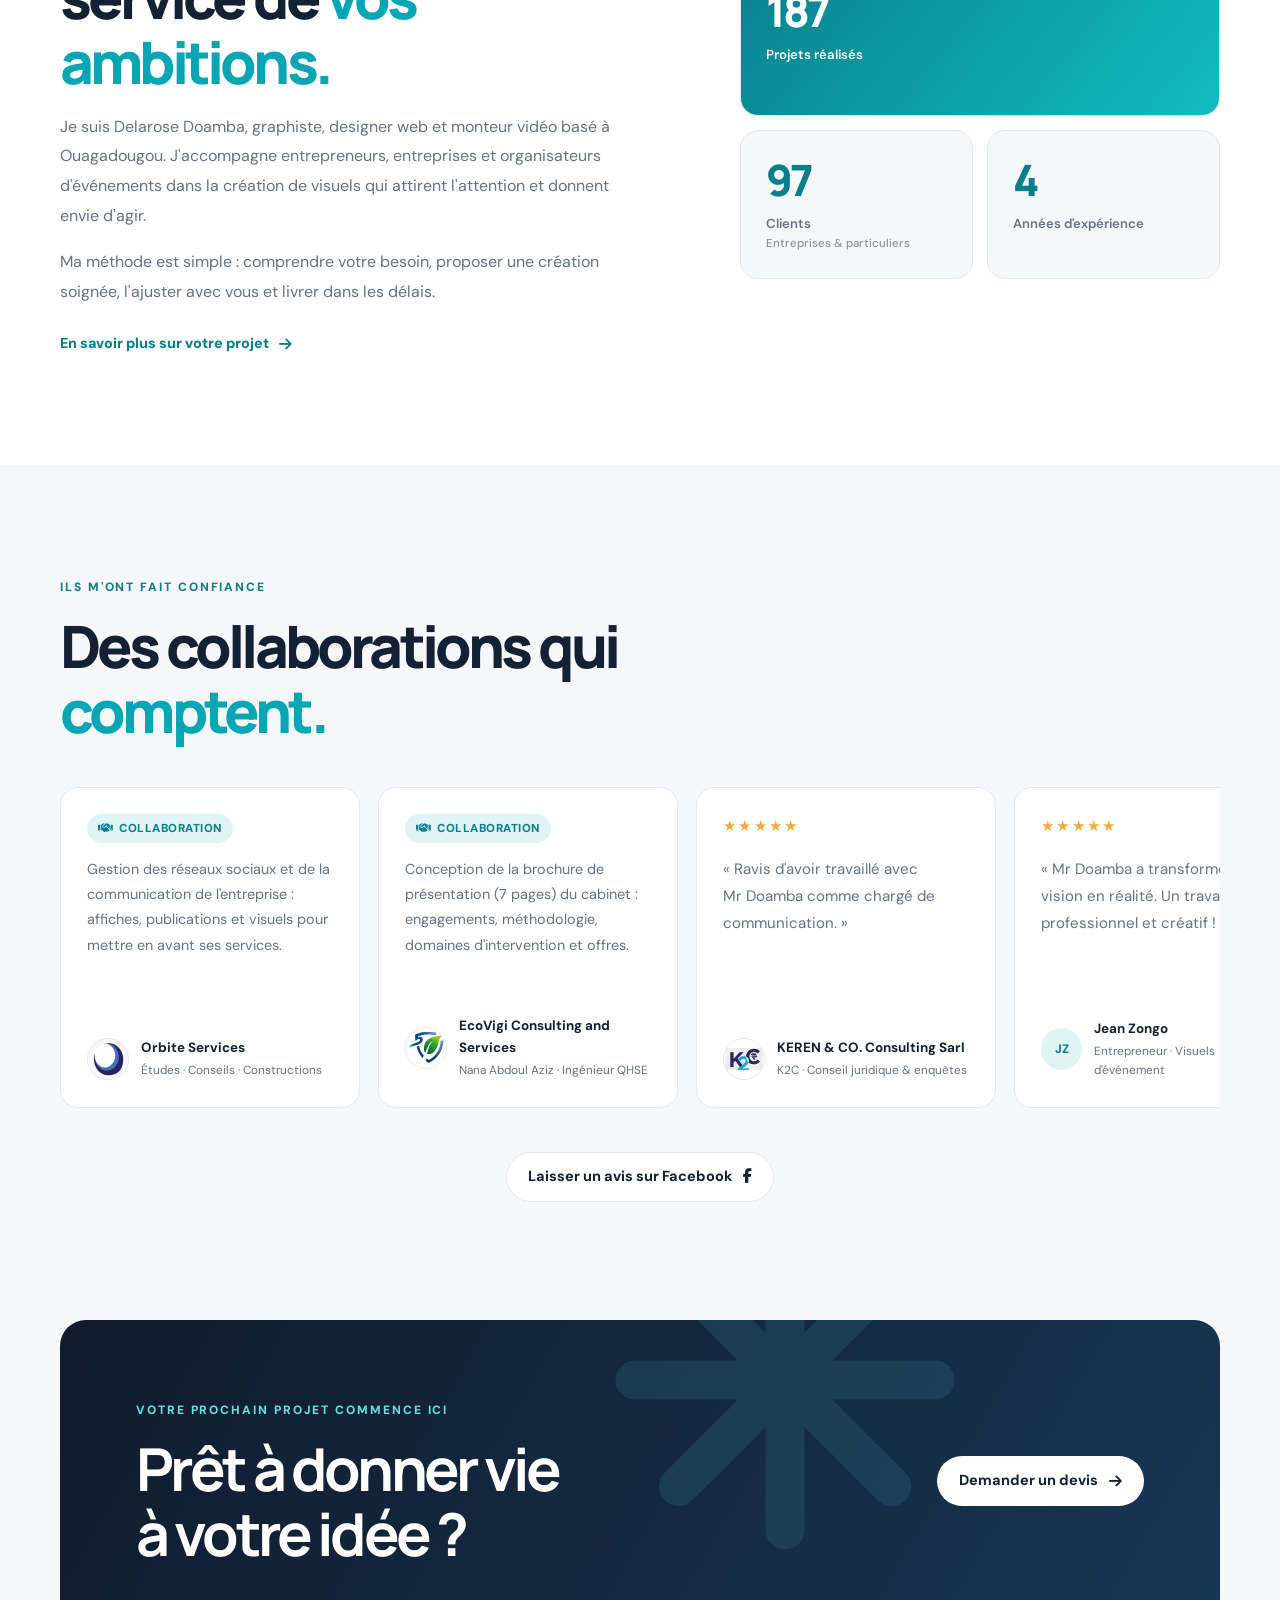
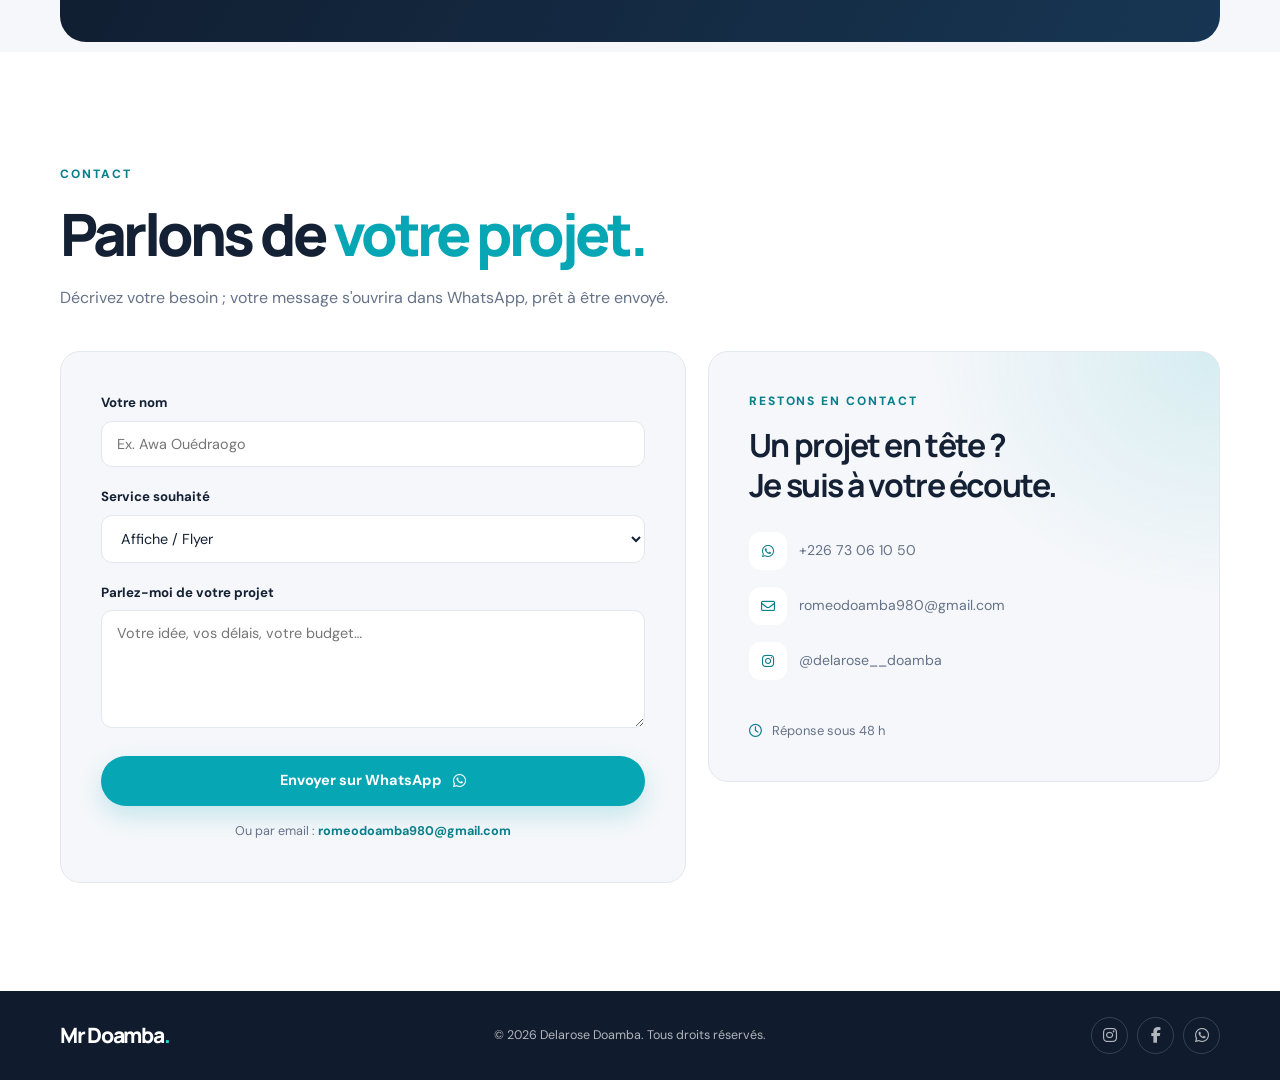
==== commit 88a54c61: "Outils : demande de devis avec estimation de prix immédiate - outils/commande.html : catalogue des s" ====
--- a/index.html
+++ b/index.html
@@ -143,7 +143,7 @@
     </section>
 
     <section class="section section-cta">
-      <div class="container"><div class="cta-panel reveal"><div><span class="eyebrow">Votre prochain projet commence ici</span><h2>Prêt à donner vie<br>à votre idée&nbsp;?</h2></div><a class="button button-light" href="#contact">Demander un devis <i class="fa-solid fa-arrow-right" aria-hidden="true"></i></a><span class="cta-decoration" aria-hidden="true"><svg class="star-icon" viewBox="0 0 24 24" aria-hidden="true"><path d="M12 2v20M2 12h20M4.9 4.9l14.2 14.2M19.1 4.9 4.9 19.1" stroke="currentColor" stroke-width="2.6" stroke-linecap="round" fill="none"/></svg></span></div></div>
+      <div class="container"><div class="cta-panel reveal"><div><span class="eyebrow">Votre prochain projet commence ici</span><h2>Prêt à donner vie<br>à votre idée&nbsp;?</h2></div><a class="button button-light" href="outils/commande.html">Demander un devis <i class="fa-solid fa-arrow-right" aria-hidden="true"></i></a><span class="cta-decoration" aria-hidden="true"><svg class="star-icon" viewBox="0 0 24 24" aria-hidden="true"><path d="M12 2v20M2 12h20M4.9 4.9l14.2 14.2M19.1 4.9 4.9 19.1" stroke="currentColor" stroke-width="2.6" stroke-linecap="round" fill="none"/></svg></span></div></div>
     </section>
 
     <section class="section section-contact" id="contact">
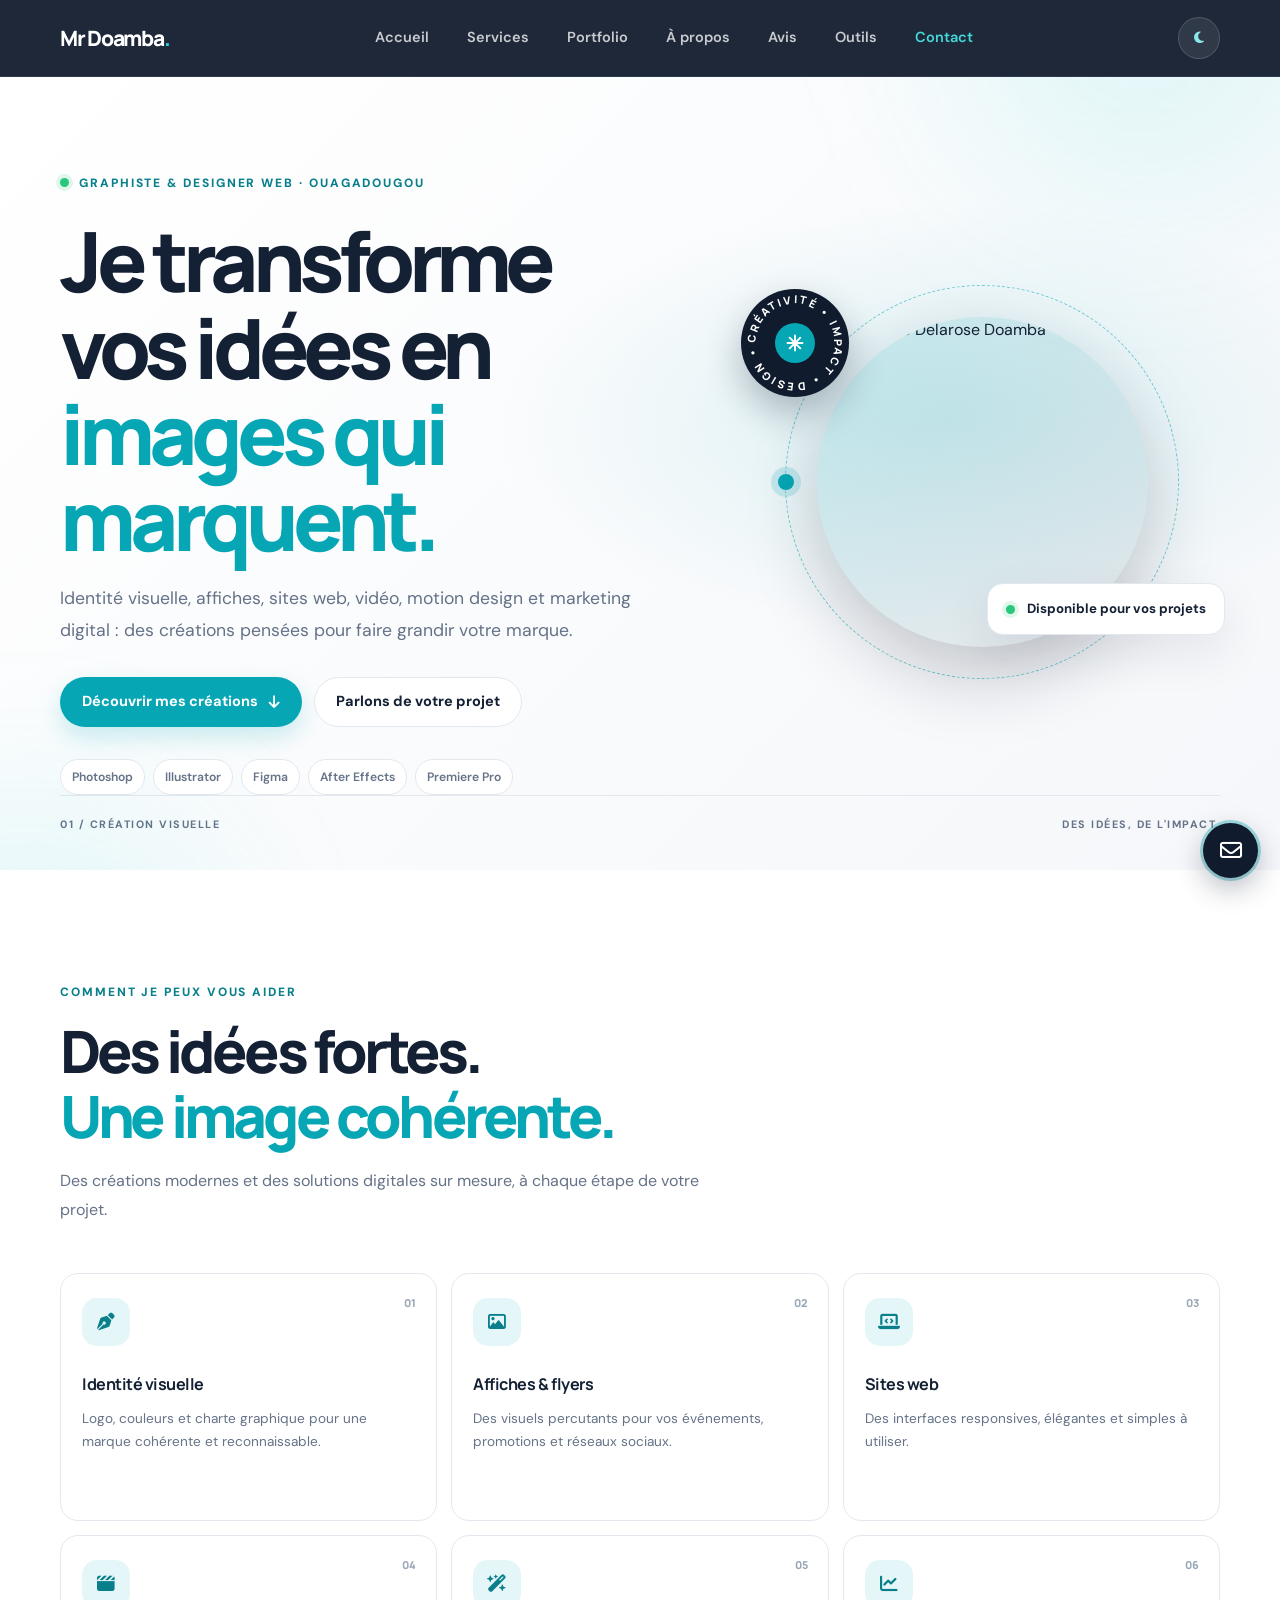
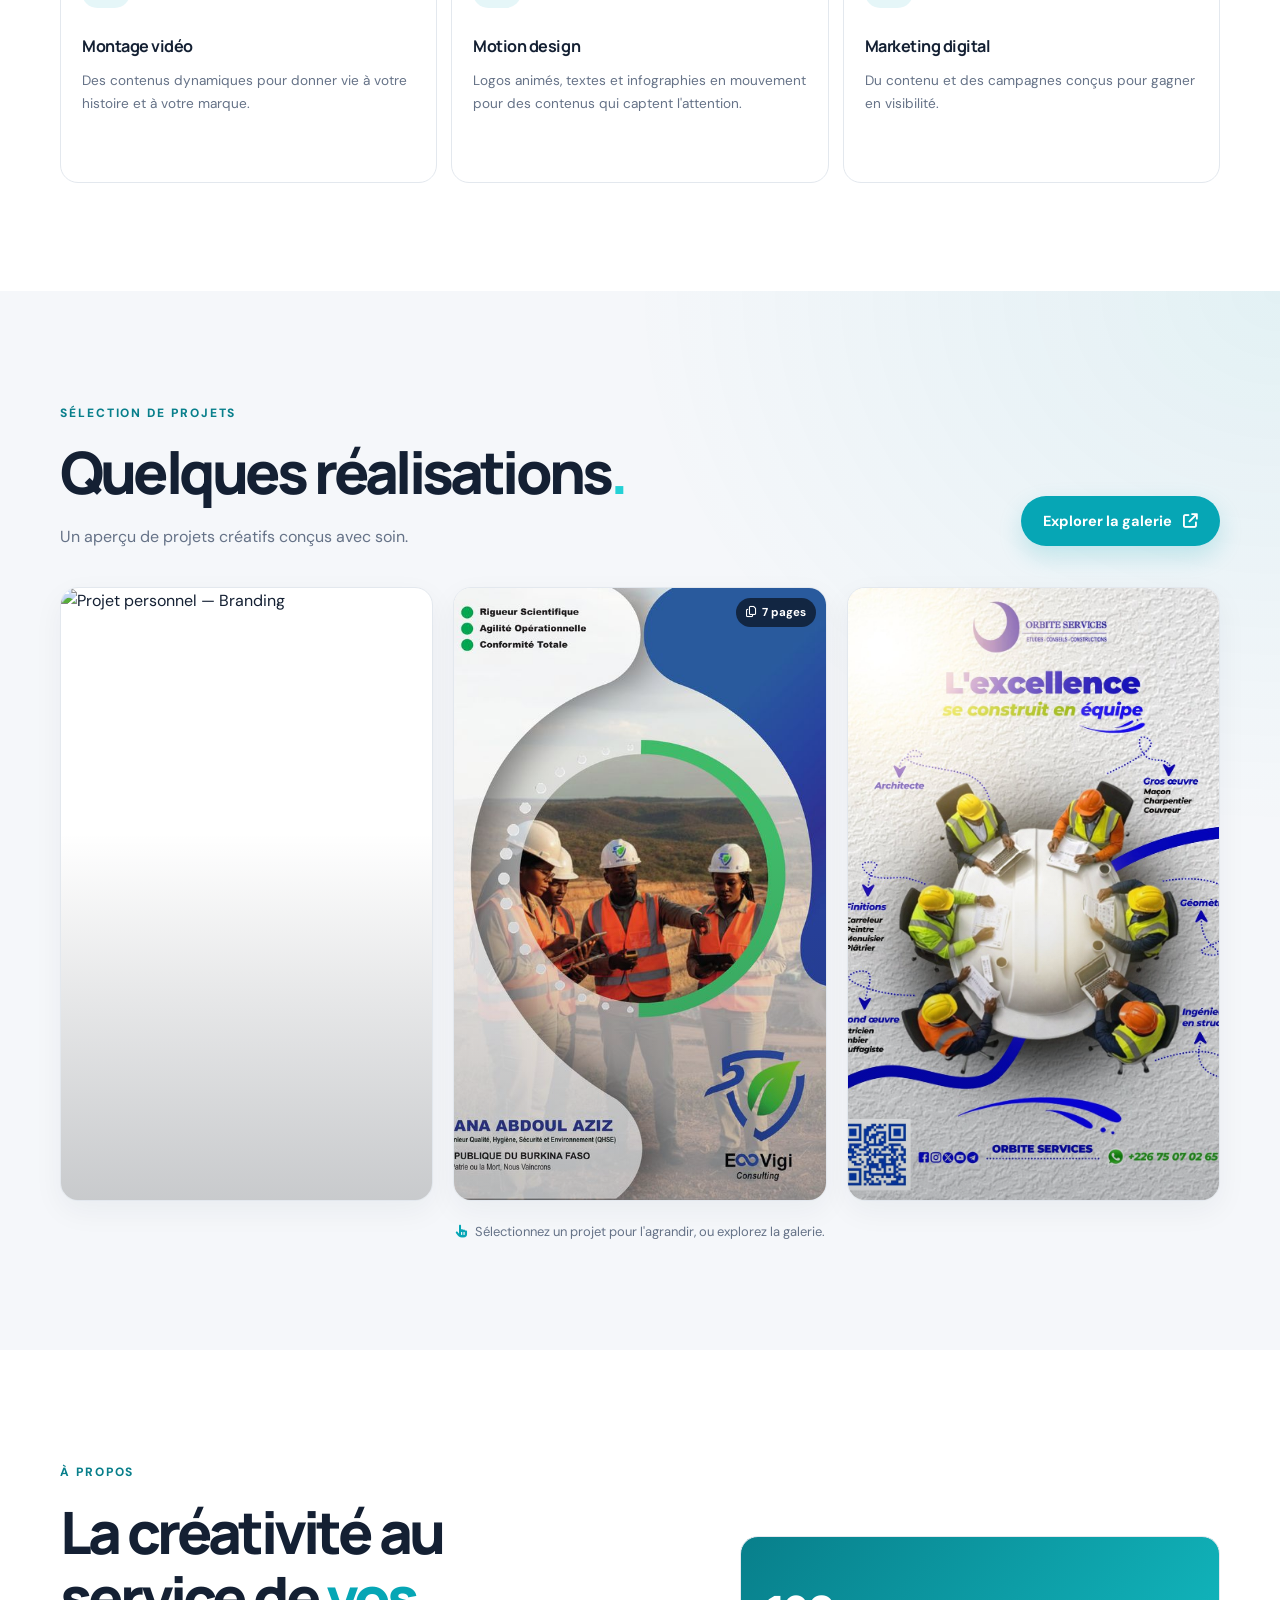
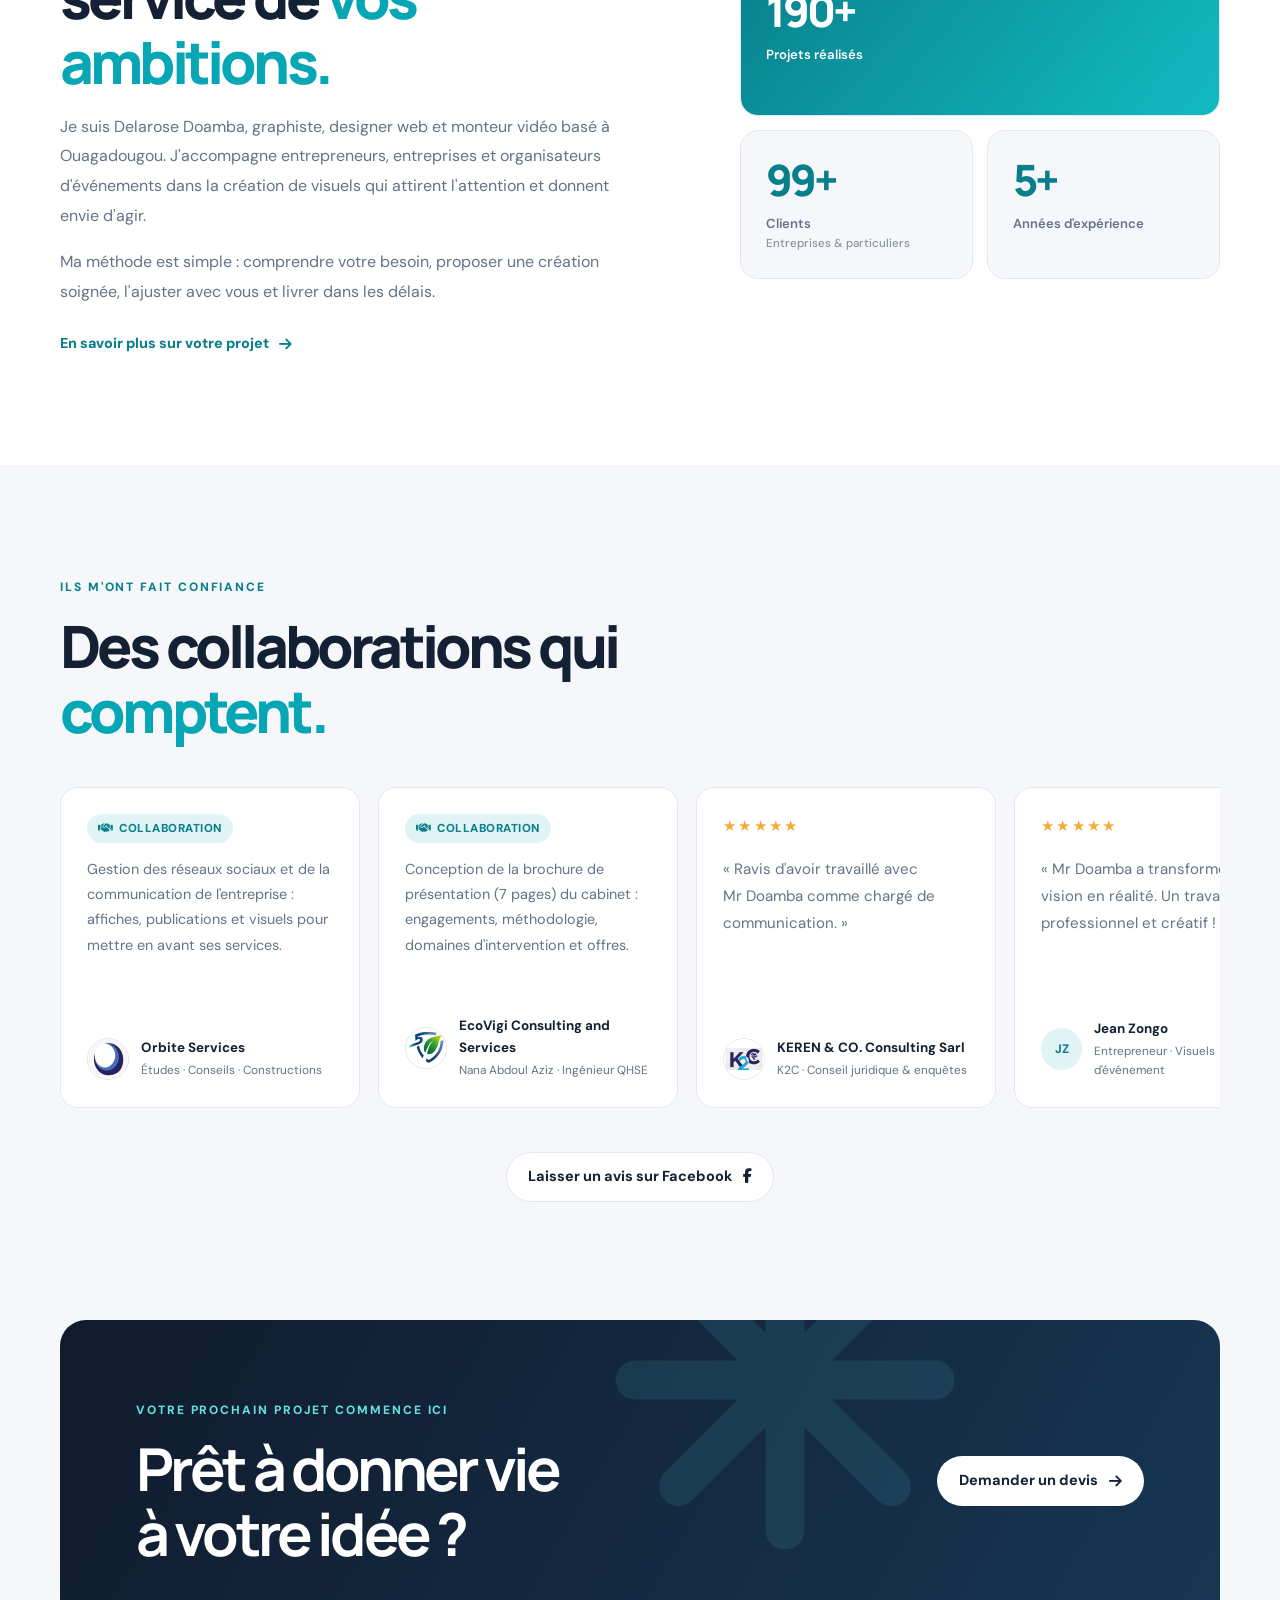
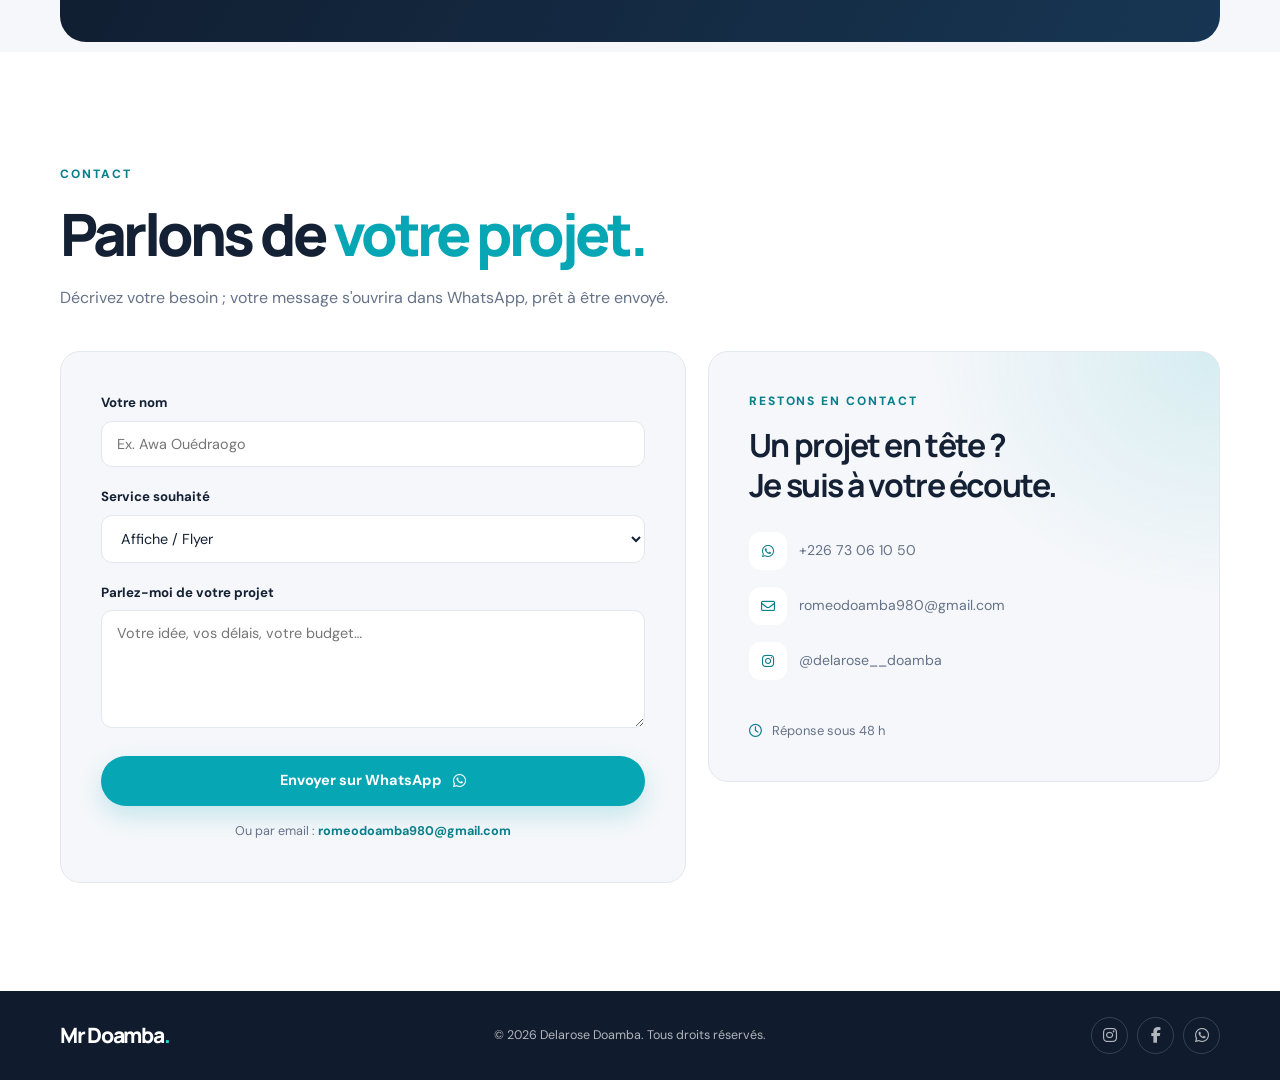
==== commit 34868294: "Menu : lien « Accueil » avant « Services » Ramène en haut de la page d'accueil (photo), depuis l'acc" ====
--- a/index.html
+++ b/index.html
@@ -22,6 +22,7 @@
     <div class="container header-inner">
       <a class="brand" href="#top" aria-label="Mr Doamba, accueil">Mr Doamba<span>.</span></a>
       <nav class="site-nav" id="main-nav" aria-label="Navigation principale">
+        <a href="#top">Accueil</a>
         <a href="#services">Services</a>
         <a href="#portfolio">Portfolio</a>
         <a href="#apropos">À propos</a>
